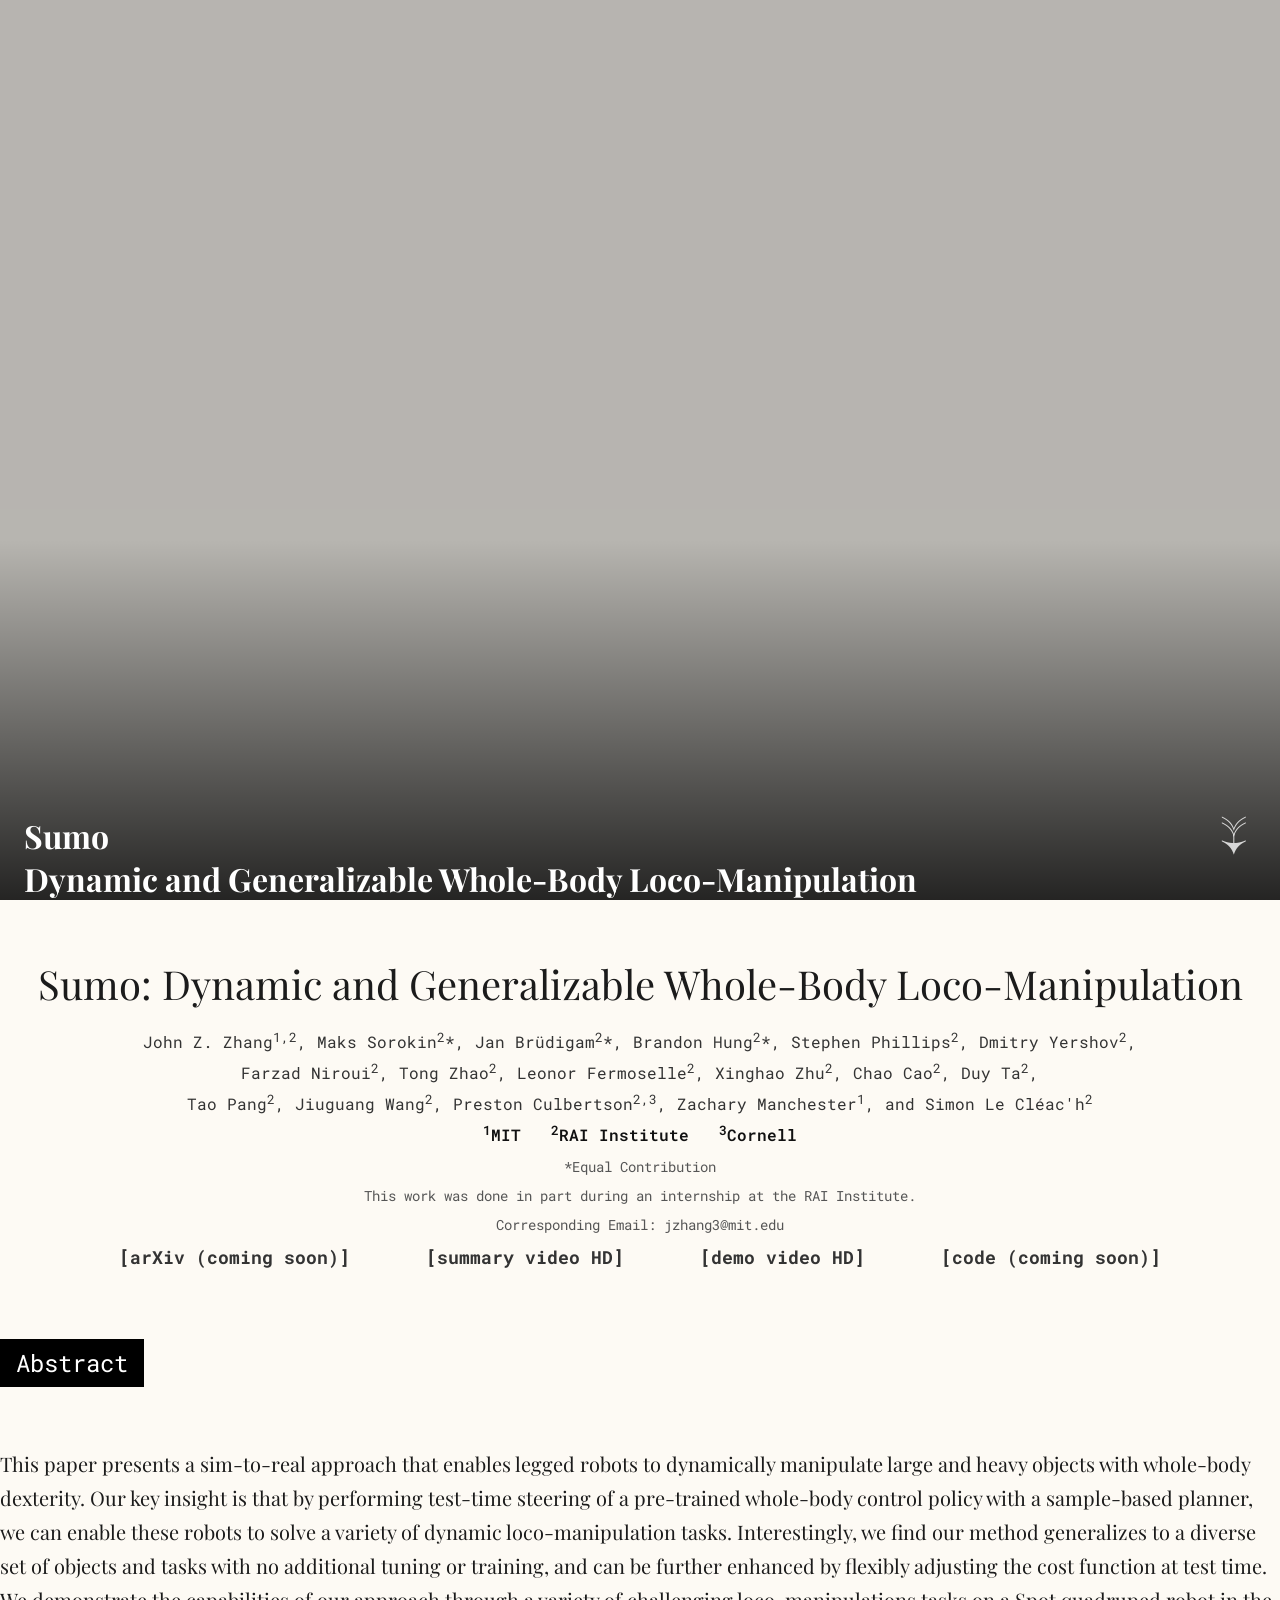
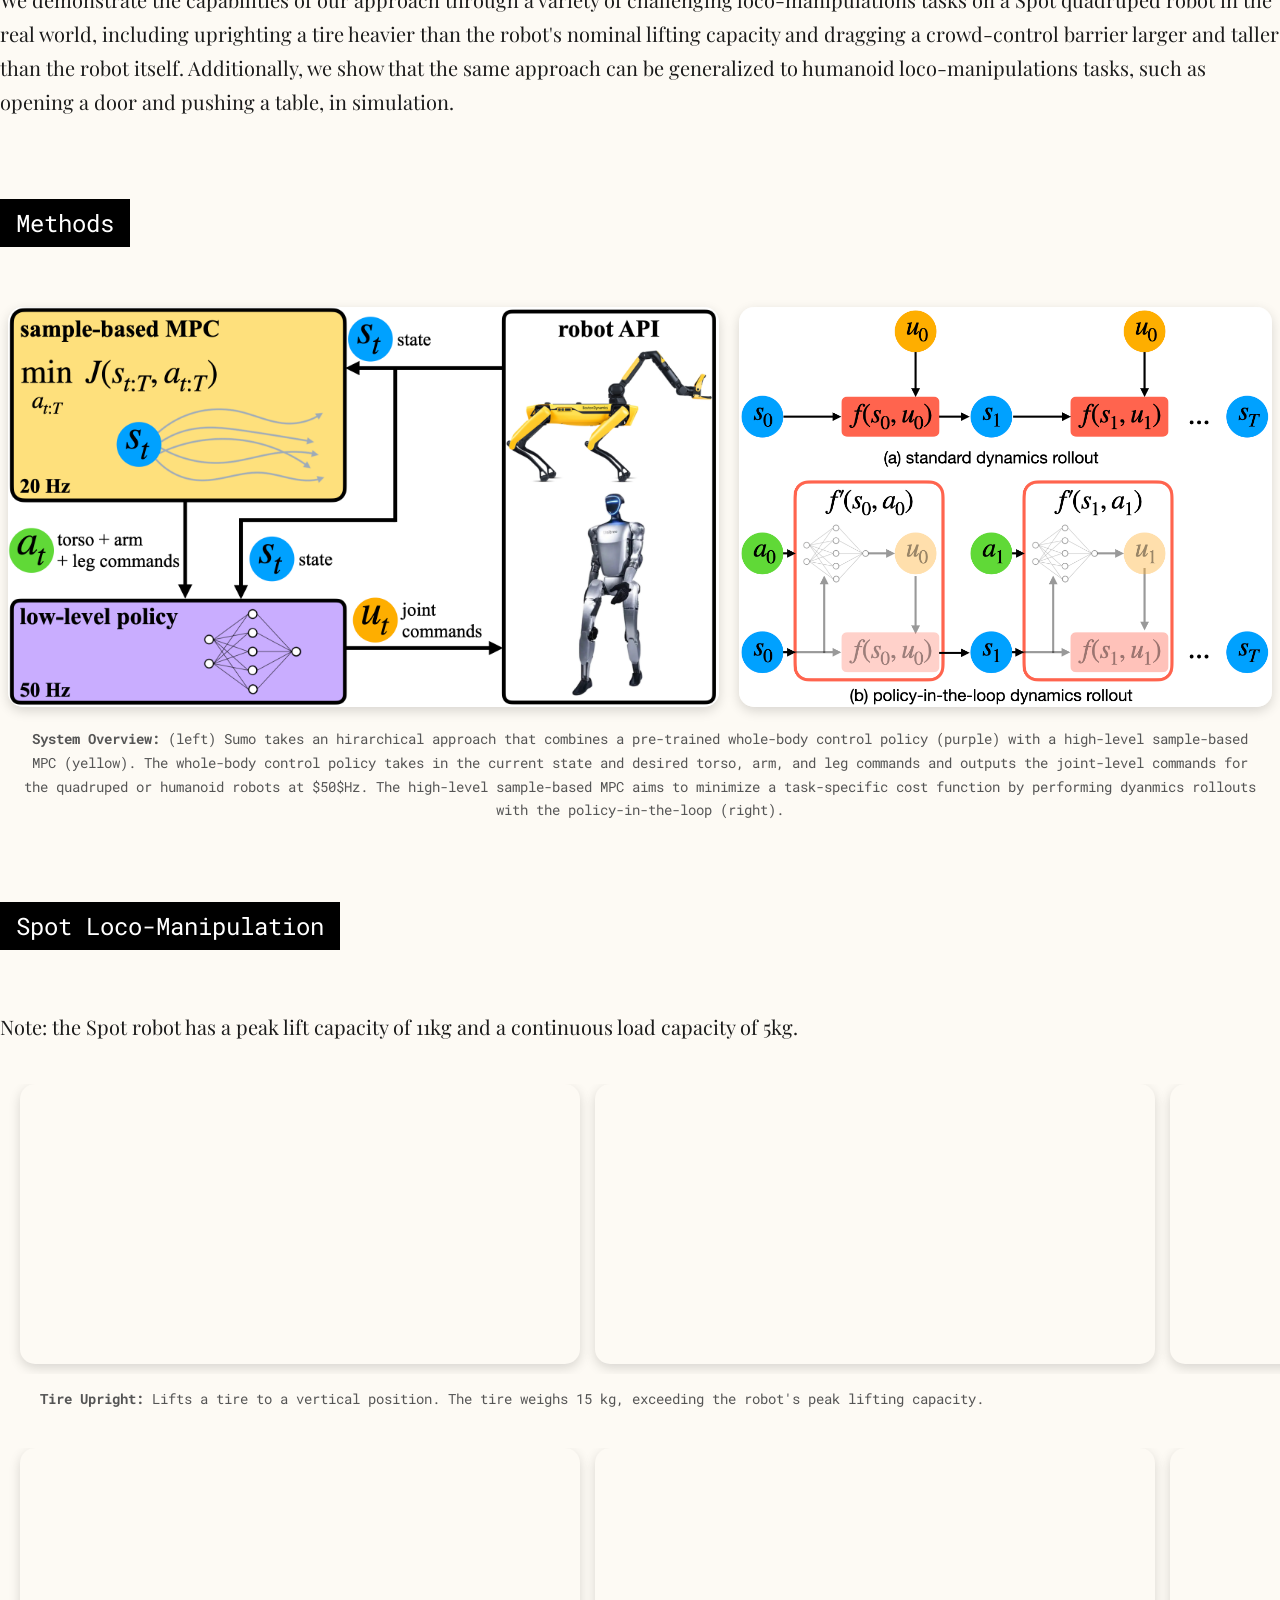
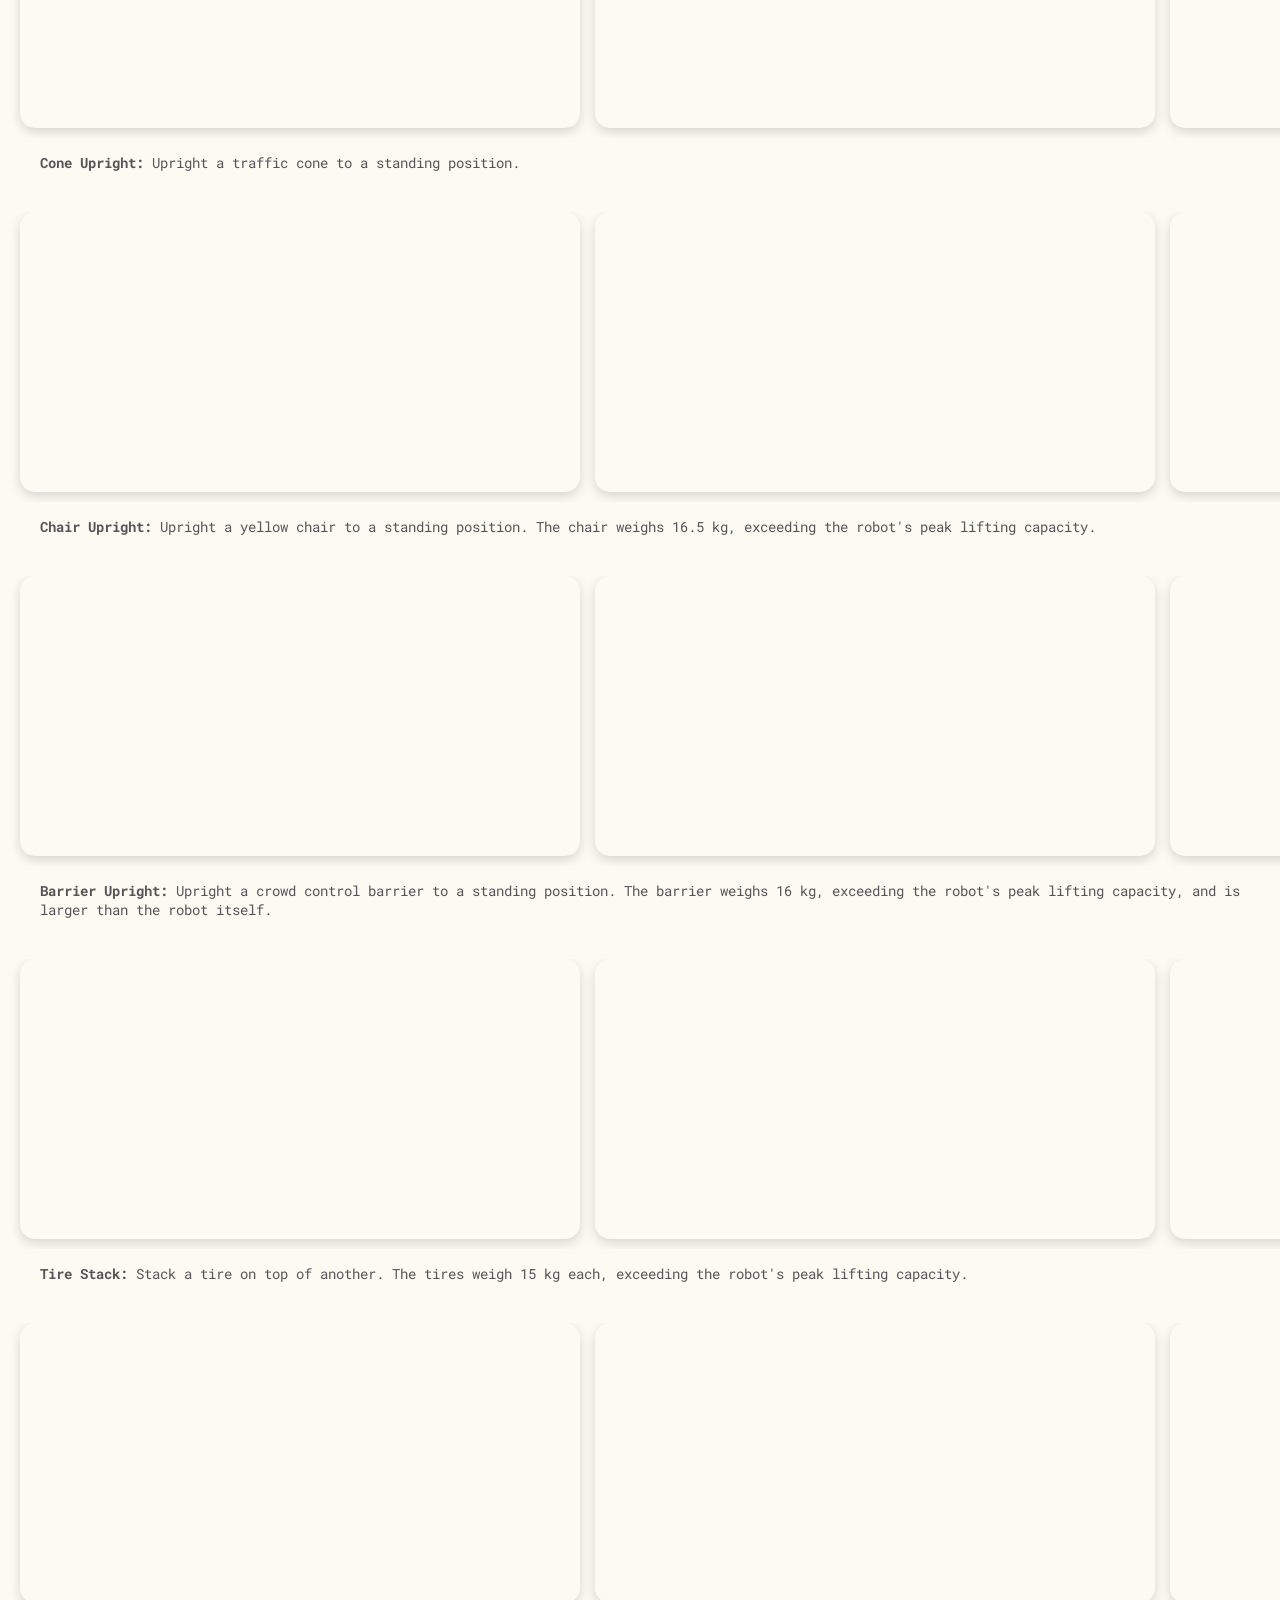
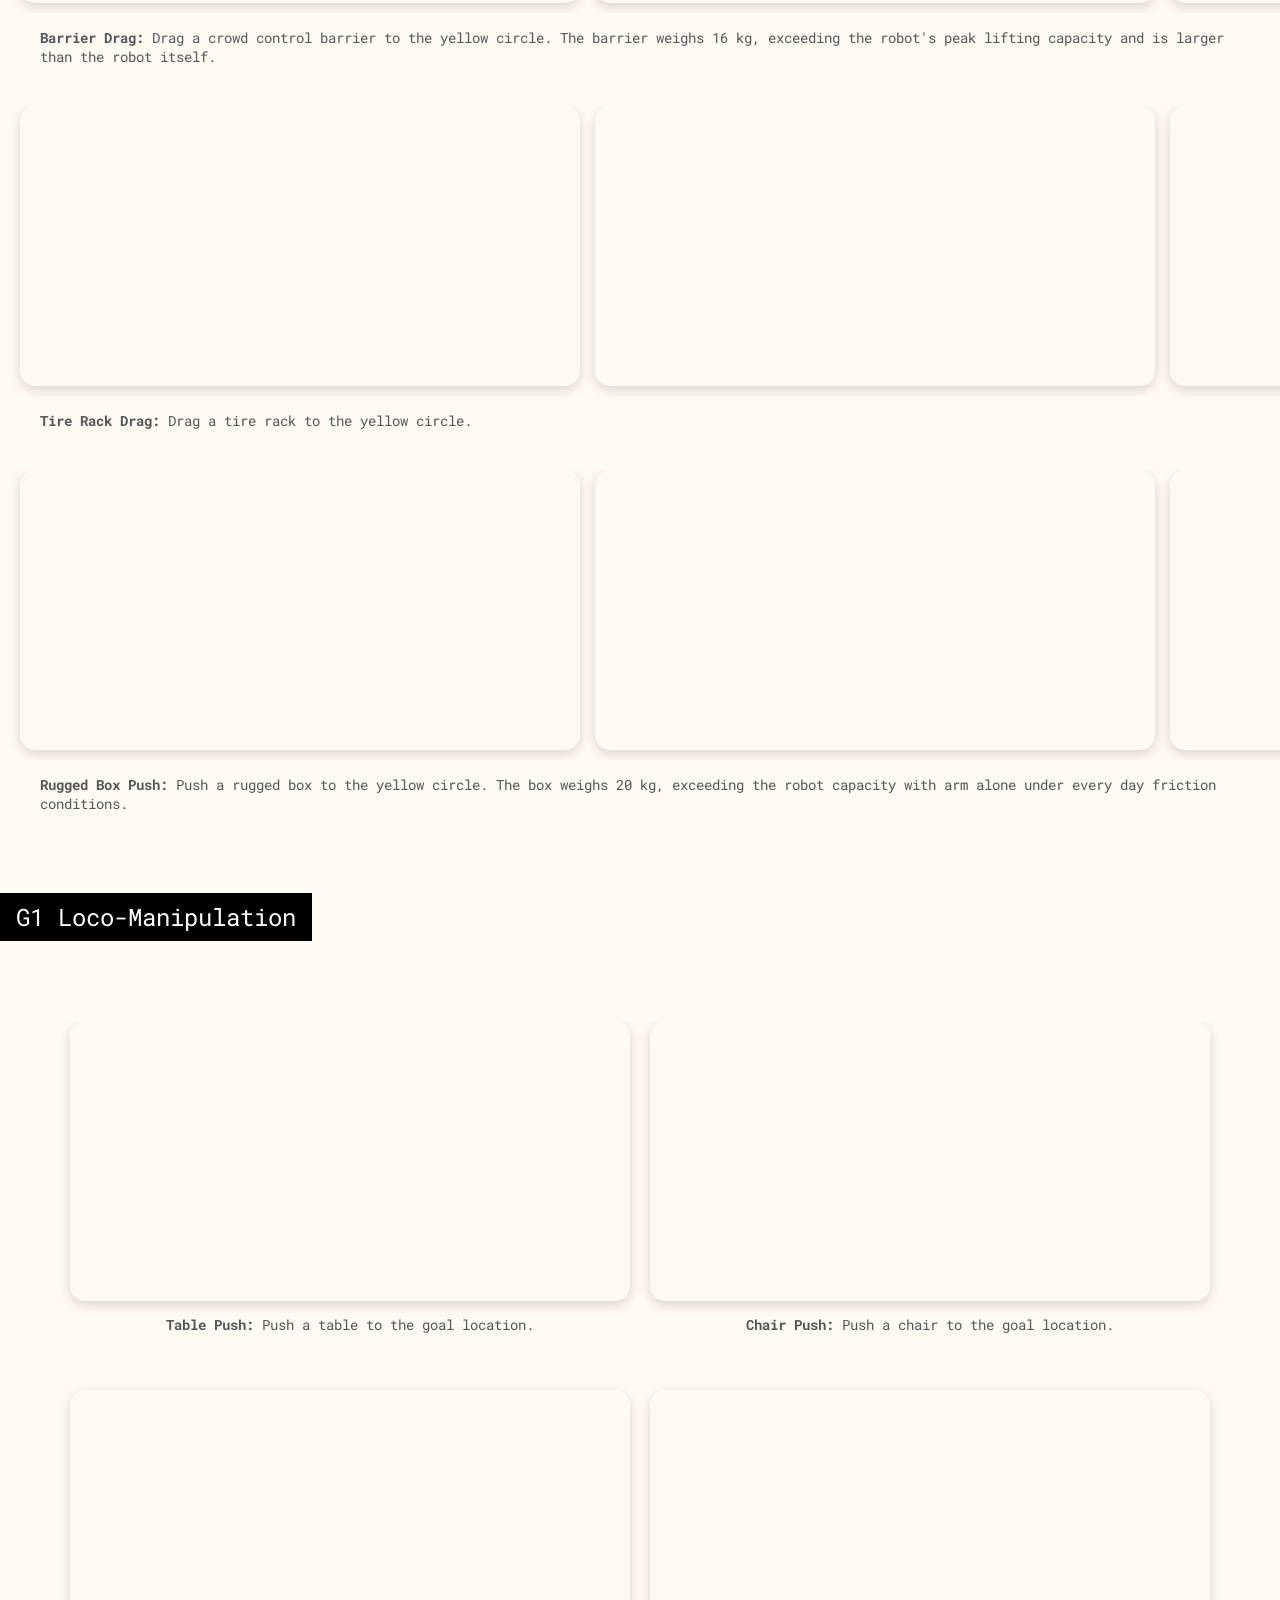
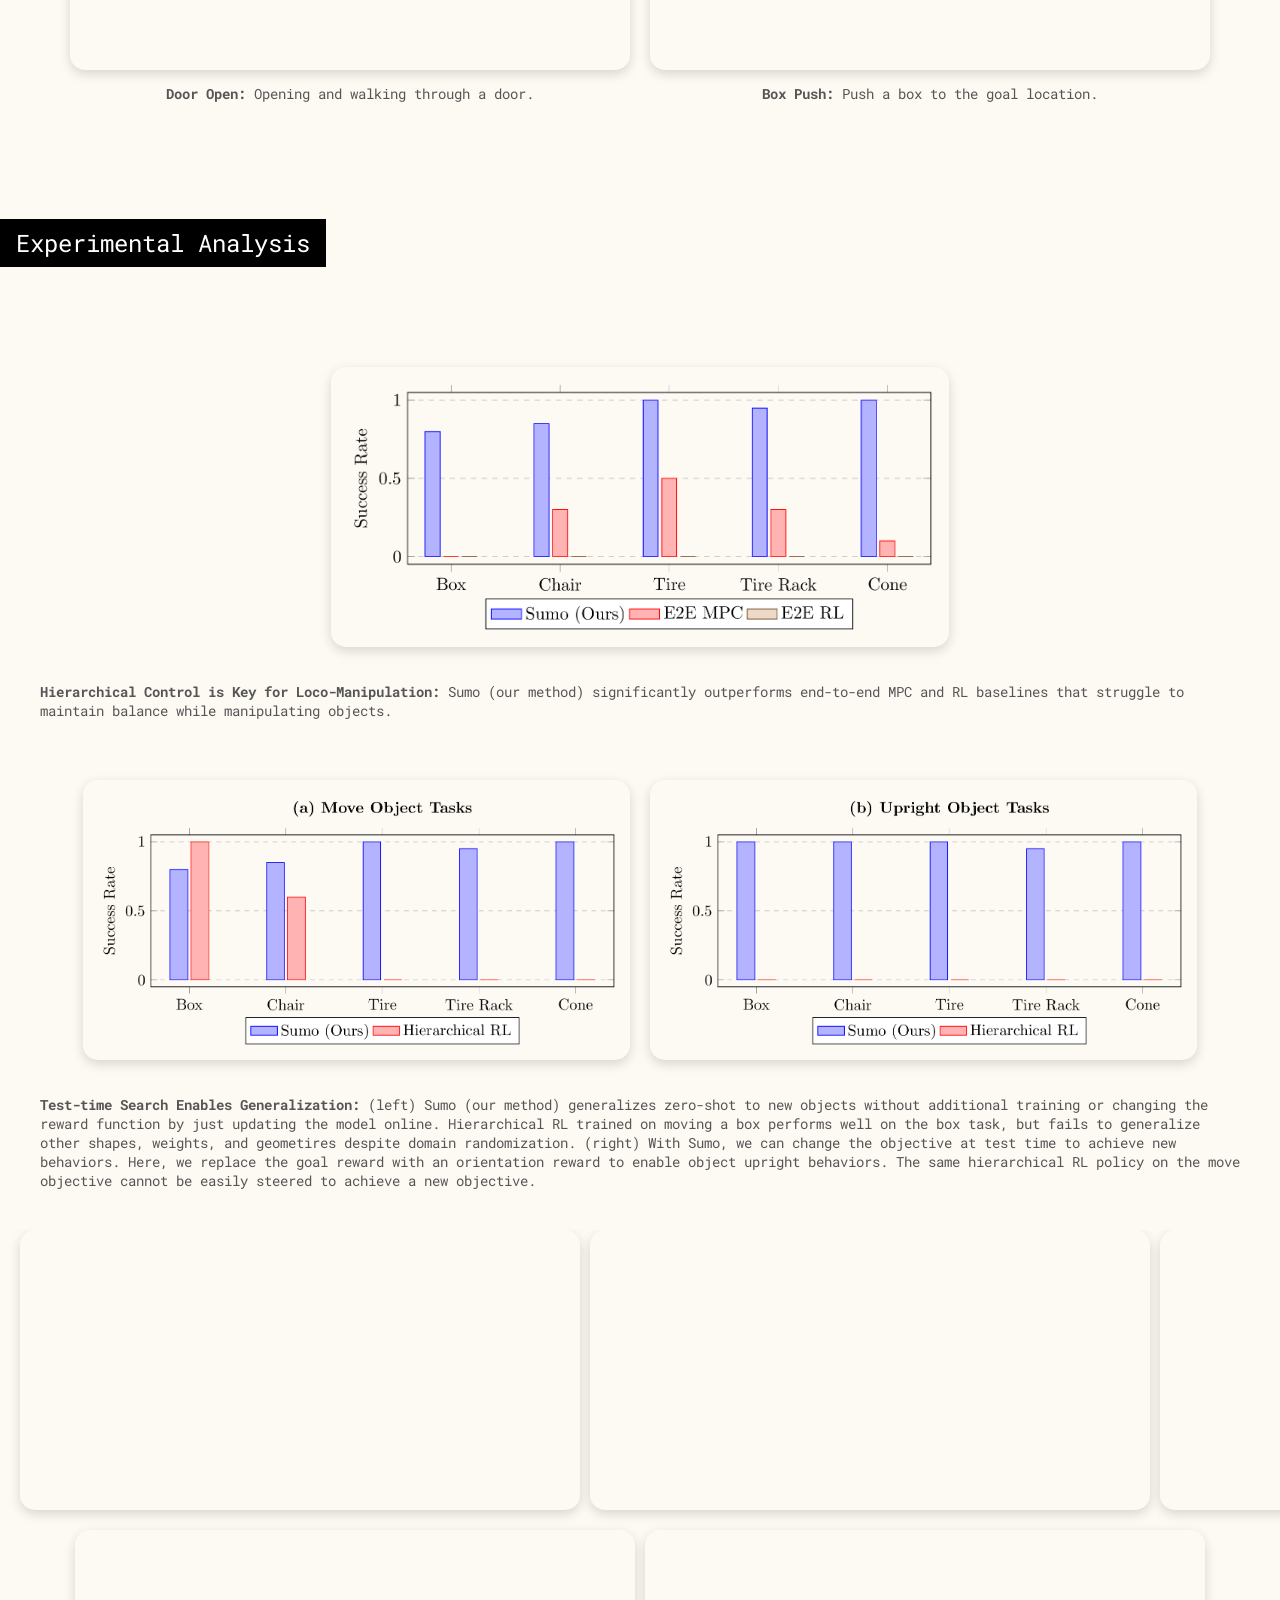
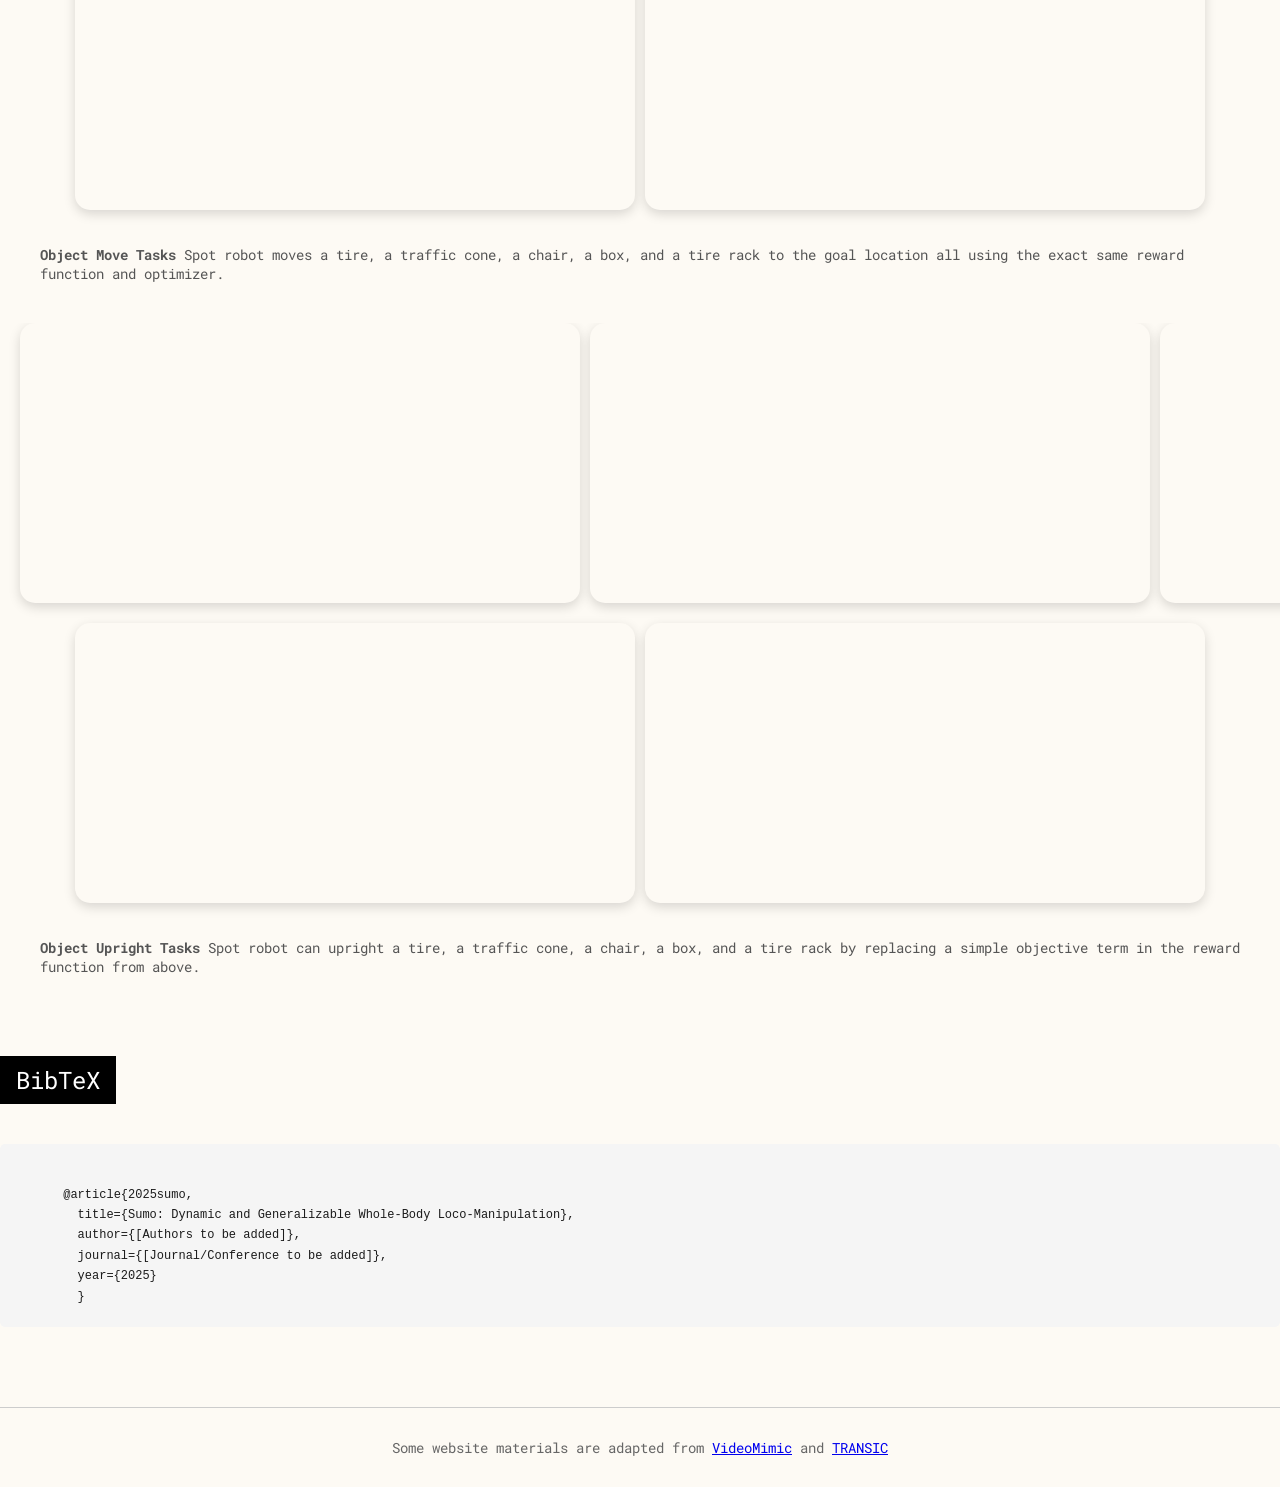
==== index.html @ 22bf9e2c "Moved files to root for the gh page" ====
<!DOCTYPE html>
<html lang="en">
<head>
  <meta charset="UTF-8" />
  <meta name="viewport" content="width=device-width, initial-scale=1.0" />
  <title>Sumo</title>
  <link rel="icon" href="https://rai-inst.com/wp-content/uploads/2024/12/cropped-RAI-FavIcon-32x32.png" sizes="32x32">
  <link rel="icon" href="https://rai-inst.com/wp-content/uploads/2024/12/cropped-RAI-FavIcon-192x192.png" sizes="192x192">
  <link rel="apple-touch-icon" href="https://rai-inst.com/wp-content/uploads/2024/12/cropped-RAI-FavIcon-180x180.png">

  <link rel="stylesheet" href="style.css" />
</head>
<body>
  <div id="content" style="display:block;">
    <!-- HERO -->
    <header class="full-page-image" id="hero">
      <video id="bg-video" preload="auto" autoplay muted playsinline loop poster="assets/images/teaser_poster.jpg">
        <source src="assets/hardware_demo/demo teaser.mp4" type="video/mp4" />
      </video>
      <div class="overlay"></div>
      <div class="bottom-overlay" style="padding:0 24px;">
        <h1>Sumo<br/>Dynamic and Generalizable Whole-Body Loco-Manipulation</h1>
      </div>
      <!-- Scroll indicator -->
      <div class="scroll-indicator" onclick="scrollToContent()">
        ↓
      </div>
    </header>
    
    <!-- MAIN CONTENT BODY -->
    <main class="main-content">
      <!-- <div class="hero-text">Versatile Loco-Manipulation through Flexible Interlimb Coordination</div> -->

      <div class="sub-hero-text">Sumo: Dynamic and Generalizable Whole-Body Loco-Manipulation</div>

         <!-- Add Authors -->
      <div class="authors">
        John Z. Zhang<sup>1,2</sup>,
        Maks Sorokin<sup>2</sup>*,
        Jan Brüdigam<sup>2</sup>*,
        Brandon Hung<sup>2</sup>*,
        Stephen Phillips<sup>2</sup>,
        Dmitry Yershov<sup>2</sup>,<br>
        Farzad Niroui<sup>2</sup>,
        Tong Zhao<sup>2</sup>,
        Leonor Fermoselle<sup>2</sup>,
        Xinghao Zhu<sup>2</sup>,
        Chao Cao<sup>2</sup>,
        Duy Ta<sup>2</sup>,<br>
        Tao Pang<sup>2</sup>,
        Jiuguang Wang<sup>2</sup>,
        Preston Culbertson<sup>2,3</sup>,
        Zachary Manchester<sup>1</sup>,
        and Simon Le Cléac'h<sup>2</sup>
        <div class="affiliation">
          <sup>1</sup>MIT&nbsp;&nbsp;&nbsp;<sup>2</sup>RAI Institute&nbsp;&nbsp;&nbsp;<sup>3</sup>Cornell
        </div>
        <div class="author-note">*Equal Contribution</div>
        <div class="author-note">This work was done in part during an internship at the RAI Institute.</div>
        <div class="author-note">Corresponding Email: <a href="mailto:jzhang3@mit.edu">jzhang3@mit.edu</a></div>
      </div>
      
      <!-- <div class="main-video-container" style="margin: 20px 0; text-align: center;">
        <video style="width: 100%; max-width: 800px;" controls muted playsinline loop>
          <!-- TODO: Replace with SUMO main video -->
          <source src="assets/videos/SUMO_main.mp4" type="video/mp4" />
        </video>
      <!-- </div> -->
      
      <div class="quick-links">
        <a href="#" target="_blank">[arXiv (coming soon)]</a>
        <a href="assets/large_videos/summary_balanced.mp4" target="_blank">[summary video HD]</a>
        <a href="assets/large_videos/sumo_demo_balanced.mp4" target="_blank">[demo video HD]</a>
        <a href="#" target="_blank">[code (coming soon)]</a>
      </div>

      <div class="tagline" id="abstract">Abstract</div>
      <div class="section">
        <p>
          This paper presents a sim-to-real approach that enables legged robots to dynamically manipulate large and heavy objects with whole-body dexterity. Our key insight is that by performing test-time steering of a pre-trained whole-body control policy with a sample-based planner, we can enable these robots to solve a variety of dynamic loco-manipulation tasks. Interestingly, we find our method generalizes to a diverse set of objects and tasks with no additional tuning or training, and can be further enhanced by flexibly adjusting the cost function at test time. We demonstrate the capabilities of our approach through a variety of challenging loco-manipulations tasks on a Spot quadruped robot in the real world, including uprighting a tire heavier than the robot's nominal lifting capacity and dragging a crowd-control barrier larger and taller than the robot itself. Additionally, we show that the same approach can be generalized to humanoid loco-manipulations tasks, such as opening a door and pushing a table, in simulation.
        </p>
      </div>

      <!-- Methods Section -->
      <div class="tagline" id="methods">Methods</div>
      <div class="section">
        <div style="display: flex; justify-content: center; gap: 20px; margin: 20px 0; align-items: start;">
          <img src="assets/img/system_overview/system_overview.001.png" alt="System Overview" style="width: 711px; height: 400px; object-fit: contain; border-radius: 15px; box-shadow: 0 4px 12px rgba(0,0,0,.15); margin: 0; flex: 0 0 auto;">
          <img src="assets/img/dynamics_comparison/dynamics_comparison.001.png" alt="Dynamics Comparison" style="width: 533px; height: 400px; object-fit: contain; border-radius: 15px; box-shadow: 0 4px 12px rgba(0,0,0,.15); margin: 0; flex: 0 0 auto;">
        </div>
        <p class="figure-caption" style="text-align: center; margin-top: 10px;"><b>System Overview:</b> (left) Sumo takes an hirarchical approach that combines a pre-trained whole-body control policy (purple) with a high-level sample-based MPC (yellow). The whole-body control policy takes in the current state and desired torso, arm, and leg commands and outputs the joint-level commands for the quadruped or humanoid robots at $50$Hz. The high-level sample-based MPC aims to minimize a task-specific cost function by performing dyanmics rollouts with the policy-in-the-loop (right).</p>
      </div>

      <div class="tagline" id="spot-loco-manipulation">Spot Loco-Manipulation</div>

      <!-- Video Gallery Section - Spot Loco Manipulation Tasks -->
      <p class="section" style="margin-top: 20px; margin-bottom: 30px;">Note: the Spot robot has a peak lift capacity of 11kg and a continuous load capacity of 5kg.</p>

      <!-- Task 1: Tire Upright -->
      <div class="video-gallery-section" id="gallery-section-tire-upright">
        <div class="video-gallery-container">
          <div class="video-gallery" id="tire-upright-row">
            <video class="gallery-video" src="assets/hardware_demo/tire upright.mp4" autoplay muted playsinline loop></video>
            <video class="gallery-video" src="assets/blender_demo/tire upright.mp4" autoplay muted playsinline loop></video>
            <video class="gallery-video" src="assets/success_rate/tire upright.mp4" autoplay muted playsinline loop></video>
          </div>
        </div>
        <div class="gallery-caption-container">
          <p class="figure-caption gallery-caption">
            <b>Tire Upright:</b> Lifts a tire to a vertical position. The tire weighs 15 kg, exceeding the robot's peak lifting capacity.
          </p>
        </div>
      </div>

      <!-- Task 2: Cone Upright -->
      <div class="video-gallery-section" id="gallery-section-cone-upright">
        <div class="video-gallery-container">
          <div class="video-gallery" id="cone-upright-row">
            <video class="gallery-video" src="assets/hardware_demo/traffic cone upright.mp4" autoplay muted playsinline loop></video>
            <video class="gallery-video" src="assets/blender_demo/traffic cone upright.mp4" autoplay muted playsinline loop></video>
            <video class="gallery-video" src="assets/success_rate/traffic cone upright.mp4" autoplay muted playsinline loop></video>
          </div>
        </div>
        <div class="gallery-caption-container">
          <p class="figure-caption gallery-caption">
            <b>Cone Upright:</b> Upright a traffic cone to a standing position.
          </p>
        </div>
      </div>

      <!-- Task 3: Chair Upright -->
      <div class="video-gallery-section" id="gallery-section-chair-upright">
        <div class="video-gallery-container">
          <div class="video-gallery" id="chair-upright-row">
            <video class="gallery-video" src="assets/hardware_demo/chair upright.mp4" autoplay muted playsinline loop></video>
            <video class="gallery-video" src="assets/blender_demo/chair upright.mp4" autoplay muted playsinline loop></video>
            <video class="gallery-video" src="assets/success_rate/yellow_chair_upright.mp4" autoplay muted playsinline loop></video>
          </div>
        </div>
        <div class="gallery-caption-container">
          <p class="figure-caption gallery-caption">
            <b>Chair Upright:</b> Upright a yellow chair to a standing position. The chair weighs 16.5 kg, exceeding the robot's peak lifting capacity.
          </p>
        </div>
      </div>

      <!-- Task 4: Barrier Upright -->
      <div class="video-gallery-section" id="gallery-section-barrier-upright">
        <div class="video-gallery-container">
          <div class="video-gallery" id="barrier-upright-row">
            <video class="gallery-video" src="assets/hardware_demo/barrier upright.mp4" autoplay muted playsinline loop></video>
            <video class="gallery-video" src="assets/blender_demo/barrier upright.mp4" autoplay muted playsinline loop></video>
            <video class="gallery-video" src="assets/success_rate/barrier_upright.mp4" autoplay muted playsinline loop></video>
          </div>
        </div>
        <div class="gallery-caption-container">
          <p class="figure-caption gallery-caption">
            <b>Barrier Upright:</b> Upright a crowd control barrier to a standing position. The barrier weighs 16 kg, exceeding the robot's peak lifting capacity, and is larger than the robot itself.      </p>
        </div>
      </div>

      <!-- Task 5: Tire Stack -->
      <div class="video-gallery-section" id="gallery-section-tire-stack">
        <div class="video-gallery-container">
          <div class="video-gallery" id="tire-stack-row">
            <video class="gallery-video" src="assets/hardware_demo/tire stack.mp4" autoplay muted playsinline loop></video>
            <video class="gallery-video" src="assets/blender_demo/tire stack.mp4" autoplay muted playsinline loop></video>
            <video class="gallery-video" src="assets/success_rate/tire_stack.mp4" autoplay muted playsinline loop></video>
          </div>
        </div>
        <div class="gallery-caption-container">
          <p class="figure-caption gallery-caption">
            <b>Tire Stack:</b> Stack a tire on top of another. The tires weigh 15 kg each, exceeding the robot's peak lifting capacity.
          </p>
        </div>
      </div>

      <!-- Task 6: Barrier Drag -->
      <div class="video-gallery-section" id="gallery-section-barrier-drag">
        <div class="video-gallery-container">
          <div class="video-gallery" id="barrier-drag-row">
            <video class="gallery-video" src="assets/hardware_demo/barrier drag.mp4" autoplay muted playsinline loop></video>
            <video class="gallery-video" src="assets/blender_demo/barrier drag.mp4" autoplay muted playsinline loop></video>
            <video class="gallery-video" src="assets/success_rate/barrier_drag.mp4" autoplay muted playsinline loop></video>
          </div>
        </div>
        <div class="gallery-caption-container">
          <p class="figure-caption gallery-caption">
            <b>Barrier Drag:</b> Drag a crowd control barrier to the yellow circle. The barrier weighs 16 kg, exceeding the robot's peak lifting capacity and is larger than the robot itself.
          </p>
        </div>
      </div>

      <!-- Task 7: Tire Rack Drag -->
      <div class="video-gallery-section" id="gallery-section-rack-drag">
        <div class="video-gallery-container">
          <div class="video-gallery" id="rack-drag-row">
            <video class="gallery-video" src="assets/hardware_demo/tire rack drag.mp4" autoplay muted playsinline loop></video>
            <video class="gallery-video" src="assets/blender_demo/tire rack drag.mp4" autoplay muted playsinline loop></video>
            <video class="gallery-video" src="assets/success_rate/tire_rack_drag.mp4" autoplay muted playsinline loop></video>
          </div>
        </div>
        <div class="gallery-caption-container">
          <p class="figure-caption gallery-caption">
            <b>Tire Rack Drag:</b> Drag a tire rack to the yellow circle.
          </p>
        </div>
      </div>

      <!-- Task 8: Rugged Box Push -->
      <div class="video-gallery-section" id="gallery-section-rugged-box-push">
        <div class="video-gallery-container">
          <div class="video-gallery" id="rugged-box-push-row">
            <video class="gallery-video" src="assets/hardware_demo/rugged box push.mp4" autoplay muted playsinline loop></video>
            <video class="gallery-video" src="assets/blender_demo/rugged box push.mp4" autoplay muted playsinline loop></video>
            <video class="gallery-video" src="assets/success_rate/rugged box push.mp4" autoplay muted playsinline loop></video>
          </div>
        </div>
        <div class="gallery-caption-container">
          <p class="figure-caption gallery-caption">
            <b>Rugged Box Push:</b> Push a rugged box to the yellow circle. The box weighs 20 kg, exceeding the robot capacity with arm alone under every day friction conditions.
          </p>
        </div>
      </div>
    <!-- End Spot Loco Manipulation Section -->

    <div class="tagline" id="g1-loco-manipulation">G1 Loco-Manipulation</div>

    <!-- Video Gallery Section - G1 Loco Manipulation Tasks -->
    <!-- 2x2 Grid Layout with individual captions -->
    <div class="video-gallery-section" id="gallery-section-g1-tasks">
      <div class="video-gallery-container" style="max-width: 1200px;">
        <!-- First row: 2 videos with captions -->
        <div id="g1-row-1" style="display: flex; justify-content: center; gap: 20px; margin-bottom: 20px;">
          <div style="flex: 0 0 auto;">
            <video class="gallery-video" src="assets/g1/g1_table_push_executed_only.mp4" autoplay muted playsinline loop style="height: 280px; width: auto;"></video>
            <p class="figure-caption" style="text-align: center; margin-top: 10px;"><b>Table Push:</b> Push a table to the goal location.</p>
          </div>
          <div style="flex: 0 0 auto;">
            <video class="gallery-video" src="assets/g1/g1_chair_push_executed_only.mp4" autoplay muted playsinline loop style="height: 280px; width: auto;"></video>
            <p class="figure-caption" style="text-align: center; margin-top: 10px;"><b>Chair Push:</b> Push a chair to the goal location.</p>
          </div>
        </div>
        <!-- Second row: 2 videos with captions -->
        <div id="g1-row-2" style="display: flex; justify-content: center; gap: 20px;">
          <div style="flex: 0 0 auto;">
            <video class="gallery-video" src="assets/g1/g1_door_open_executed_only.mp4" autoplay muted playsinline loop style="height: 280px; width: auto;"></video>
            <p class="figure-caption" style="text-align: center; margin-top: 10px;"><b>Door Open:</b> Opening and walking through a door.</p>
          </div>
          <div style="flex: 0 0 auto;">
            <video class="gallery-video" src="assets/g1/g1_box_push_executed_only.mp4" autoplay muted playsinline loop style="height: 280px; width: auto;"></video>
            <p class="figure-caption" style="text-align: center; margin-top: 10px;"><b>Box Push:</b> Push a box to the goal location.</p>
          </div>
        </div>
      </div>
    </div>
    <!-- End G1 Loco Manipulation Section -->

    <div class="tagline" id="experimental-analysis">Experimental Analysis</div>

    <!-- Experimental Analysis Section -->

    <!-- Group 1: Control Hierarchy Comparison -->
    <div class="video-gallery-section" id="gallery-section-hierarchy">
      <div class="video-gallery-container">
        <div style="display: flex; justify-content: center; margin: 20px 0;">
          <img src="assets/img/hierarchy_comparison.png" alt="Control Hierarchy Comparison" style="height: 280px; width: auto; object-fit: contain; border-radius: 15px; box-shadow: 0 4px 12px rgba(0,0,0,.15); margin: 0;">
        </div>
      </div>
      <div class="gallery-caption-container">
        <p class="figure-caption gallery-caption">
          <b>Hierarchical Control is Key for Loco-Manipulation:</b> Sumo (our method) significantly outperforms end-to-end MPC and RL baselines that struggle to maintain balance while manipulating objects.
        </p>
      </div>
    </div>

    <!-- Group 2: Reward Functions -->
    <div class="video-gallery-section" id="gallery-section-rewards">
      <div class="video-gallery-container">
        <div style="display: flex; justify-content: center; gap: 20px; margin: 20px 0;">
          <img src="assets/img/move_object.png" alt="Move Object Reward" style="height: 280px; width: auto; object-fit: contain; border-radius: 15px; box-shadow: 0 4px 12px rgba(0,0,0,.15); margin: 0; flex: 0 0 auto;">
          <img src="assets/img/upright_object.png" alt="Upright Object Reward" style="height: 280px; width: auto; object-fit: contain; border-radius: 15px; box-shadow: 0 4px 12px rgba(0,0,0,.15); margin: 0; flex: 0 0 auto;">
        </div>
      </div>
      <div class="gallery-caption-container">
        <p class="figure-caption gallery-caption">
          <b>Test-time Search Enables Generalization:</b> (left) Sumo (our method) generalizes zero-shot to new objects without additional training or changing the reward function by just updating the model online. Hierarchical RL trained on moving a box performs well on the box task, but fails to generalize other shapes, weights, and geometires despite domain randomization.
          (right) With Sumo, we can change the objective at test time to achieve new behaviors. Here, we replace the goal reward with an orientation reward to enable object upright behaviors. The same hierarchical RL policy on the move objective cannot be easily steered to achieve a new objective.
        </p>
      </div>
    </div>

    <!-- Group 3: Push Tasks -->
    <div class="video-gallery-section" id="gallery-section-push-tasks">
      <div class="video-gallery-container">
        <!-- First row: 3 videos -->
        <div class="video-gallery" id="push-row-1" style="display: grid; grid-template-columns: 1fr 1fr 1fr; gap: 10px; margin-bottom: 10px;">
          <video class="gallery-video" src="assets/analysis/spot_tire_push.mp4" autoplay muted playsinline loop></video>
          <video class="gallery-video" src="assets/analysis/spot_cone_push.mp4" autoplay muted playsinline loop></video>
          <video class="gallery-video" src="assets/analysis/spot_chair_push.mp4" autoplay muted playsinline loop></video>
        </div>
        <!-- Second row: 2 videos -->
        <div class="video-gallery" id="push-row-2" style="display: grid; grid-template-columns: 1fr 1fr; gap: 10px; margin-bottom: 10px;">
          <video class="gallery-video" src="assets/analysis/spot_box_push.mp4" autoplay muted playsinline loop></video>
          <video class="gallery-video" src="assets/analysis/spot_rack_push.mp4" autoplay muted playsinline loop></video>
        </div>
      </div>
      <div class="gallery-caption-container">
        <p class="figure-caption gallery-caption">
          <b>Object Move Tasks</b> Spot robot moves a tire, a traffic cone, a chair, a box, and a tire rack to the goal location all using the exact same reward function and optimizer. 
        </p>
      </div>
    </div>

    <!-- Group 4: Upright Tasks -->
    <div class="video-gallery-section" id="gallery-section-upright-tasks">
      <div class="video-gallery-container">
        <!-- First row: 3 videos -->
        <div class="video-gallery" id="upright-row-1" style="display: grid; grid-template-columns: 1fr 1fr 1fr; gap: 10px; margin-bottom: 10px;">
          <video class="gallery-video" src="assets/analysis/spot_tire_upright.mp4" autoplay muted playsinline loop></video>
          <video class="gallery-video" src="assets/analysis/spot_cone_upright.mp4" autoplay muted playsinline loop></video>
          <video class="gallery-video" src="assets/analysis/spot_chair_upright.mp4" autoplay muted playsinline loop></video>
        </div>
        <!-- Second row: 2 videos -->
        <div class="video-gallery" id="upright-row-2" style="display: grid; grid-template-columns: 1fr 1fr; gap: 10px; margin-bottom: 10px;">
          <video class="gallery-video" src="assets/analysis/spot_box_upright.mp4" autoplay muted playsinline loop></video>
          <video class="gallery-video" src="assets/analysis/spot_rack_upright.mp4" autoplay muted playsinline loop></video>
        </div>
      </div>
      <div class="gallery-caption-container">
        <p class="figure-caption gallery-caption">
          <b>Object Upright Tasks</b> Spot robot can upright a tire, a traffic cone, a chair, a box, and a tire rack by replacing a simple objective term in the reward function from above.
        </p>
      </div>
    </div>
    <!-- End Experimental Analysis Section -->

    <!-- Ablations Section - TODO: Add content later -->
    <!-- <div class="tagline" id="ablations">Ablations</div>
    <div class="section">
      <p>TODO: Add SUMO ablations content</p>
    </div> -->
    <!-- Failures Section - TODO: Add content later -->
    <!-- <div class="tagline" id="failures">Failures</div>
    <div class="section">
      <p>TODO: Add SUMO failure cases content</p>
    </div> -->

    <!-- Contact Points Section - TODO: Add content later -->
    <!-- <div class="tagline" id="contact-points">Contact Points Planning</div>
    <div class="section">
      <p>TODO: Add SUMO contact points content</p>
    </div> -->

    <!-- Language Instructions Section - TODO: Add content later -->
    <!-- <div class="tagline" id="language-instructions">Language Instructions</div>
    <div class="section">
      <p>TODO: Add SUMO language instructions content</p>
    </div> -->
    
  <!-- TODO: Remove or replace this section with SUMO-specific integrations -->
  <!-- <div class="tagline" id="integrations">Integrations</div>
  <div class="section">
    <p>
      [Add any SUMO-specific integrations or extensions here]
    </p>
  </div>
  <div class="quick-links">
    [Add relevant links]
  </div> -->

    <!-- BibTeX Section -->
    <div class="tagline" id="bibtex">BibTeX</div>
    <div class="section" style="background-color: #f5f5f5; padding: 20px; border-radius: 5px;">
      <pre style="margin: 0; white-space: pre-wrap; font-family: monospace; font-size: 12px;">
      <!-- TODO: Update with SUMO citation -->
      @article{2025sumo,
        title={Sumo: Dynamic and Generalizable Whole-Body Loco-Manipulation},
        author={[Authors to be added]},
        journal={[Journal/Conference to be added]},
        year={2025}
        }</pre>
    </div>
    
    <!-- End of main content -->
    </main>
    <footer class="footer">Some website materials are adapted from  <a href="https://www.videomimic.net/" target="_blank">VideoMimic</a> and <a href="https://transic-robot.github.io/" target="_blank">TRANSIC</a></footer>
  </div>

  <!-- ============================================================ -->
  <!--  JS                                                          -->
  <!-- ============================================================ -->
  <script src="assets/js/password.js"></script>
  <script src="assets/js/full_screen_video.js"></script>
  <script src="assets/js/scroll_button.js"></script>
  <script>
    // Lazy loading for gallery videos only
    document.addEventListener('DOMContentLoaded', function() {
      // Create intersection observer
      const videoObserver = new IntersectionObserver((entries) => {
        entries.forEach(entry => {
          if (entry.isIntersecting) {
            const video = entry.target;
            // Start playing when video comes into view
            if (video.paused) {
              video.play().catch(e => console.log('Video play failed:', e));
            }
          } else {
            const video = entry.target;
            // Pause when video goes out of view (saves bandwidth)
            if (!video.paused) {
              video.pause();
            }
          }
        });
      }, {
        threshold: 0.2 // Start playing when 20% of video is visible
      });

      // Apply lazy loading only to gallery videos (not hero or main video)
      const galleryVideos = document.querySelectorAll('.gallery-video');
      galleryVideos.forEach(video => {
        // Remove autoplay attribute and observe
        video.removeAttribute('autoplay');
        videoObserver.observe(video);
        
        // Set up video to be ready to play
        video.load();
      });
    });
  </script>
</body>
</html>
---- style.css ----
/* ------------------------------------------------------------------
   GLOBAL TYPOGRAPHY & LAYOUT
   ------------------------------------------------------------------*/
   @import url("https://fonts.googleapis.com/css2?family=Playfair+Display:wght@400;700&family=Roboto+Mono:wght@300;700&display=swap");

   html,body{
     margin:0;
     padding:0;
     overflow-x: hidden;
     width: 100%;
   }
   body{
     background:#fdfaf4;
     font-family:'Playfair Display',serif;
     color:#1b1b1b;
   }
   
   /* Give padding back to the article body only – not the full‑screen hero */
   .page-content{padding:60px 30px}
   
   /* ------------------------------------------------------------------
      HERO  (always fills viewport – no white bars)
      ------------------------------------------------------------------*/
   header.full-page-image{height:100vh;width:100%;position:relative;overflow:hidden}
   /* 👇 overlay to darken the video */
   header.full-page-image .overlay{position:absolute;top:0;left:0;width:100%;height:100%;background:rgba(0,0,0,.28);z-index:-1}
   header.full-page-image .bottom-overlay{
     position:absolute;
     bottom:0;
     left:0;
     width:100%;
     height:40%;
     background: linear-gradient(to top, rgba(0,0,0,.8), transparent);
     z-index:1;
     display: flex;
     align-items: flex-end;
     padding-bottom: 40px;
   }
   header.full-page-image .bottom-overlay h1 {
     margin: 0;
     color: white;
   }
   #bg-video{
     position:absolute;
     top:0;
     left:0;
     width:100%;
     height:100%;
     object-fit:cover;
     opacity:1;
     transition:opacity 1s ease;
     z-index:-1
    }
   
   /* ------------------------------------------------------------------
      TABLE‑OF‑CONTENTS  (show on ≥ 1000 px)
      ------------------------------------------------------------------*/
   .toc{
     width:180px;
     font-family:'Roboto Mono',monospace;
     position:fixed;
     top:250px;
     left:25px;
     z-index:1000;
     display:none;
   }
   @media(min-width:1000px){.toc{display:block}}
   .toc h3{font-family:'Playfair Display',serif;font-size:24px;margin:0 0 10px}
   .toc ul{list-style:none;margin:0;padding:0}
   .toc li{margin:0 0 10px}
   .toc a{color:#333;text-decoration:none;font-size:16px}
   .toc a:hover{text-decoration:underline;color:#000}
   .toc hr{border:0;height:1px;background:#ccc;margin:0 0 15px}
   
   /* ------------------------------------------------------------------
      MAIN ARTICLE BLOCKS
      ------------------------------------------------------------------*/
   .main-content{max-width:1600px;margin:0 auto}
   .main-content,.hero-text,.sub-hero-text,.authors,.quick-links,.section,.figure-caption,.bibtex-code{position:relative;z-index:2}
   .hero-text{font-size:60px;font-weight:700;letter-spacing:-1px;line-height:1.1;margin:0 0 10px}
   .sub-hero-text{
     font-size:40px;
     font-weight:400;
     line-height:1.2;
     margin:60px 0 50px;
     text-align:center;
   }

   /* AUTHORS */
   .authors{font-family:'Roboto Mono',monospace;font-size:16px;color:#333;line-height:1.8;margin:-32.5px 0 17.5px;text-align:center}
   .authors span{display:block;font-size:14px;color:#555}
   .authors .affiliation{font-weight:600;font-size:16px;color:#111}
   .authors a{color:inherit;text-decoration:none}
   .authors a:hover{text-decoration:underline}
   .authors .author-note{font-size:14px;color:#555;margin-top:4px}

   /* TAGLINES / SUBTITLES */
   .tagline{font-family:'Roboto Mono',monospace;font-size:24px;background:#000;color:#fff;display:inline-block;padding:8px 16px;margin:40px 0}
   .section-subtitle{font-family:'Roboto Mono',monospace;font-size:20px;background:#000;color:#fff;display:inline-block;padding:6px 14px;margin:30px 0}
   
   /* QUICK LINKS */
   .quick-links{text-align:center;margin:-10px 0 30px}
   .quick-links a{font-family:'Roboto Mono',monospace;font-size:18px;font-weight:bold;color:#333;margin:0 36px;text-decoration:none}
   .quick-links a:hover{text-decoration:underline;color:#000}
   
   /* IMAGE DEFAULTS */
   img{width:100%;box-shadow:0 4px 12px rgba(0,0,0,.15);border-radius:15px;margin:0 20px;box-sizing:border-box}
   .main-content>img{margin:0}
   
   /* VIDEO GALLERY – unchanged core rules (trimmed for brevity) */
   .video-gallery-section{margin:40px 0;width:100vw;position:relative;left:50%;transform:translateX(-50%)}
   .video-gallery-container{box-sizing:border-box;max-width:1700px;margin:0 auto;overflow-x:auto;scroll-behavior:smooth}
   .video-gallery-container::-webkit-scrollbar{display:none}
   .video-gallery{display:flex;gap:15px;padding:0 20px 10px;width:max-content;margin:0 auto}
   .gallery-video{flex:0 0 auto;height:280px;width:auto;border-radius:15px;box-shadow:0 4px 12px rgba(0,0,0,.15);background:#fdfaf4}

   /* Single video gallery styles */
   .video-gallery-container.single-video .video-gallery {
     width: 100%;
     justify-content: center;
   }
   .video-gallery-container.single-video .gallery-video {
     height: 480px;
     flex: 0 0 auto;
     max-width: 85%;
   }
   .gallery-nav{background:rgba(40,40,40,.8);color:#fff;border:none;border-radius:50%;width:35px;height:35px;font:700 20px/35px sans-serif;cursor:pointer;margin:0 5px}
   .gallery-nav:hover{background:#000}
   .gallery-caption-container{max-width:1600px;margin:15px auto 0;padding:0 20px;display:flex;align-items:flex-start;justify-content:center}
   .figure-caption.gallery-caption{flex:1;margin:0;text-align:left;font-family:'Roboto Mono',monospace;font-size:14px;color:#555}
   .figure-caption {
      font-family: 'Roboto Mono', monospace;
      font-size: 14px;
      color: #555;
      text-align: left;
      margin-top: 1px; /* Space above caption */
      margin-bottom: 36px; /* Space below caption, before next element */
      padding: 0 20px; /* Add some horizontal padding */
    }
   /*.gallery-caption-row {*/
   /*    display: flex;*/
   /*    gap: 15px; !* Should match the gap in .r2s-video-row *!*/
   /*    justify-content: center; !* Should match justify-content in .r2s-video-row *!*/
   /*    margin-top: -15px; !* Small space between videos and captions *!*/
   /*}*/

   /*.gallery-caption-item {*/
   /*    flex-grow: 1; !* Allow caption item to grow, similar to video slots *!*/
   /*    flex-basis: 0;*/
   /*    text-align: center; !* Center text within its slot *!*/
   /*    font-size: 13px; !* Adjust as needed *!*/
   /*    color: #555; !* Adjust as needed *!*/
   /*    font-family: 'Roboto Mono', monospace;*/
   /*    !* Optional: to better align with video slots if they have borders/padding *!*/
   /*    !* padding: 0 5px; *!*/
   /*}*/
   
   /* R2S LAYOUT – kept (unchanged) */
   .r2s-vertical-layout{display:flex;flex-direction:column;gap:10px;margin:0 0 5px;box-sizing:border-box}
   /* (other r2s rules unchanged…) */
   
   .section{font-size:20px;line-height:1.7;margin:0 0 40px}
   .pull-quote{font-size:32px;font-style:italic;font-weight:400;margin:60px 0 20px;color:#333}
   
   /* FOOTER */
   .footer{font-size:14px;font-family:'Roboto Mono',monospace;color:#666;margin:80px 0 0;border-top:1px solid #ccc;padding:30px;text-align:center}
   
   /* BIBTEX BOX */
   .bibtex-code{background:rgba(80,80,80,.8);color:#f1f1f1;padding:20px;border-radius:8px;max-width:1280px;margin:80px auto 0;font-size:14px;box-sizing:border-box}
   .bibtex-title{font-family:'Courier New',Courier,monospace;font-weight:700;font-size:1.15em;margin:0 0 10px;color:#f1f1f1}
   .bibtex-code pre{white-space:pre-wrap;overflow-wrap:break-word;margin:0}
   .bibtex-code code{font-family:'Courier New',Courier,monospace;overflow-wrap:break-word}
   
   /* Scroll indicator arrow */
   .scroll-indicator {
     position: absolute;
     bottom: 30px;
     right: 30px;
     z-index: 10;
     color: white;
     font-size: 64px;
     animation: bounce 2s infinite;
     cursor: pointer;
     opacity: 0.8;
     transition: opacity 0.3s ease;
   }

   .scroll-indicator:hover {
     opacity: 1;
   }

   @keyframes bounce {
     0%, 20%, 50%, 80%, 100% {
       transform: translateY(0);
     }
     40% {
       transform: translateY(-10px);
     }
     60% {
       transform: translateY(-5px);
     }
   }
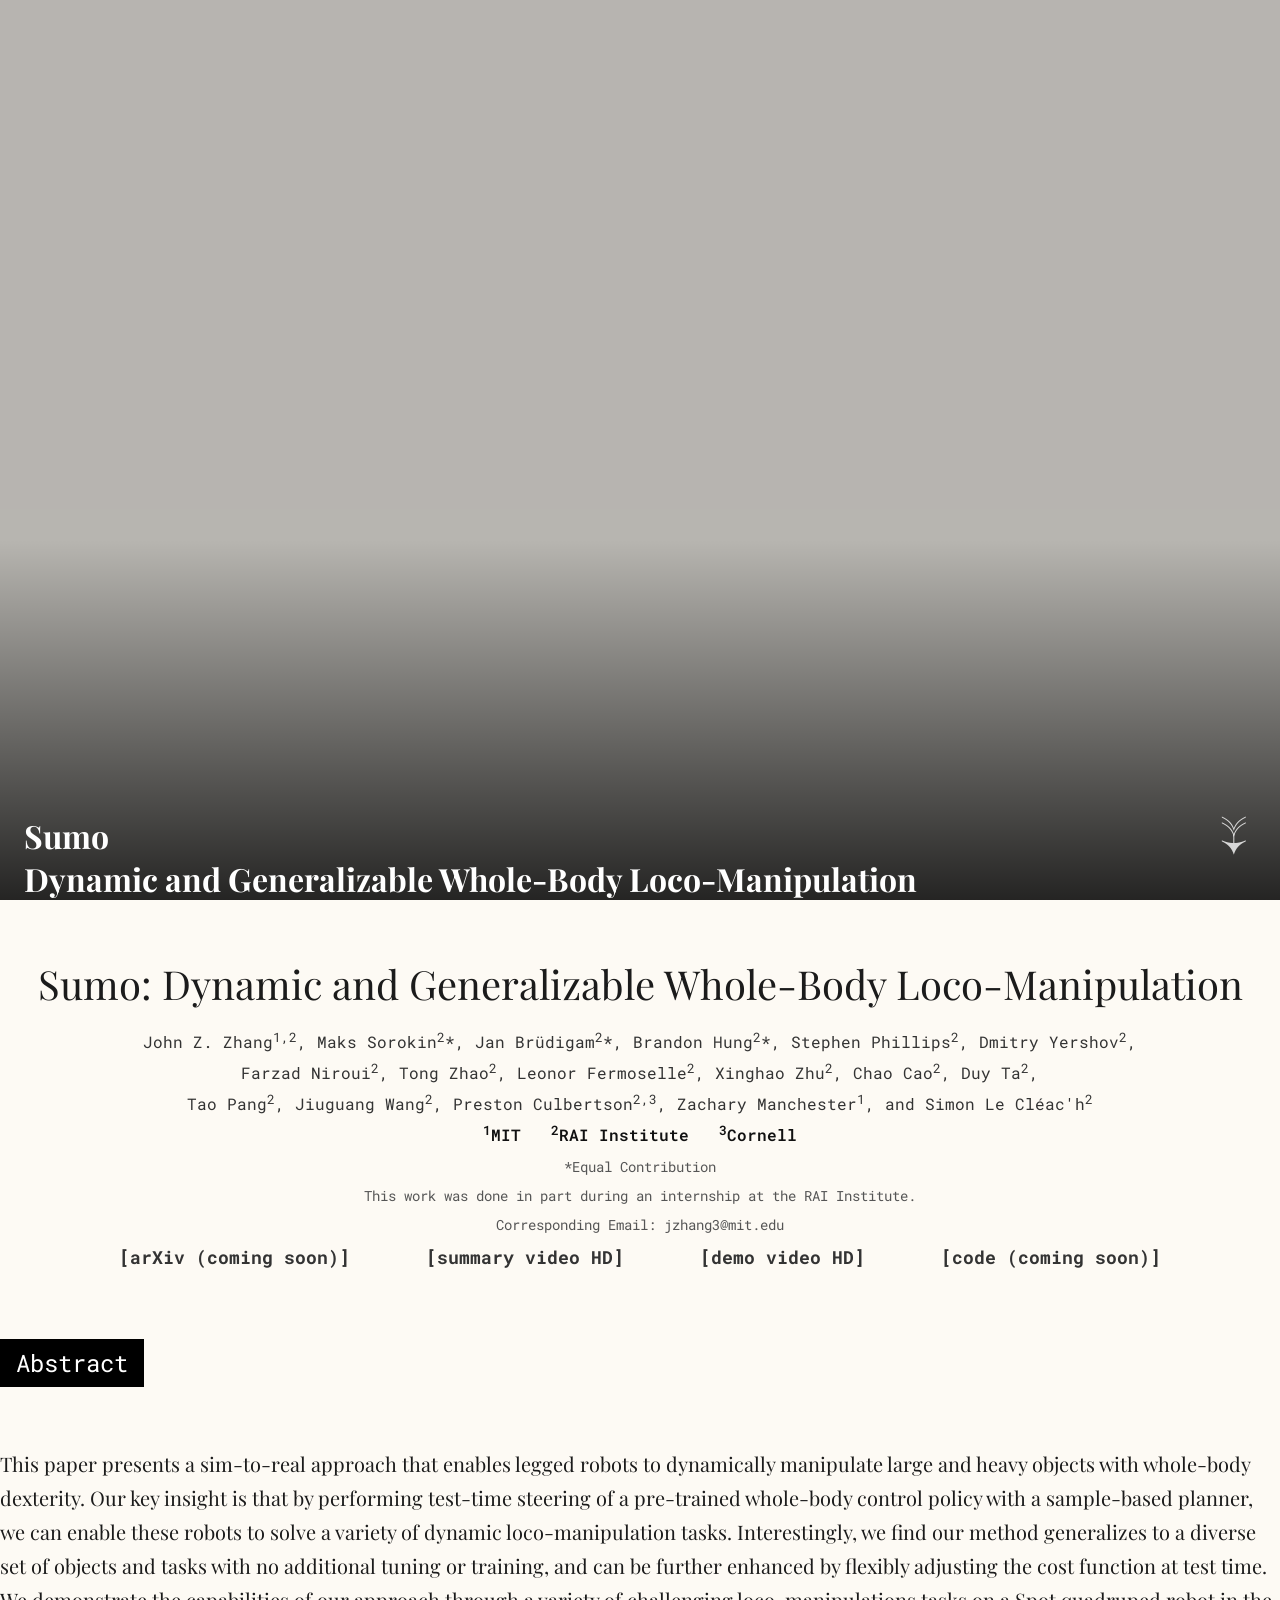
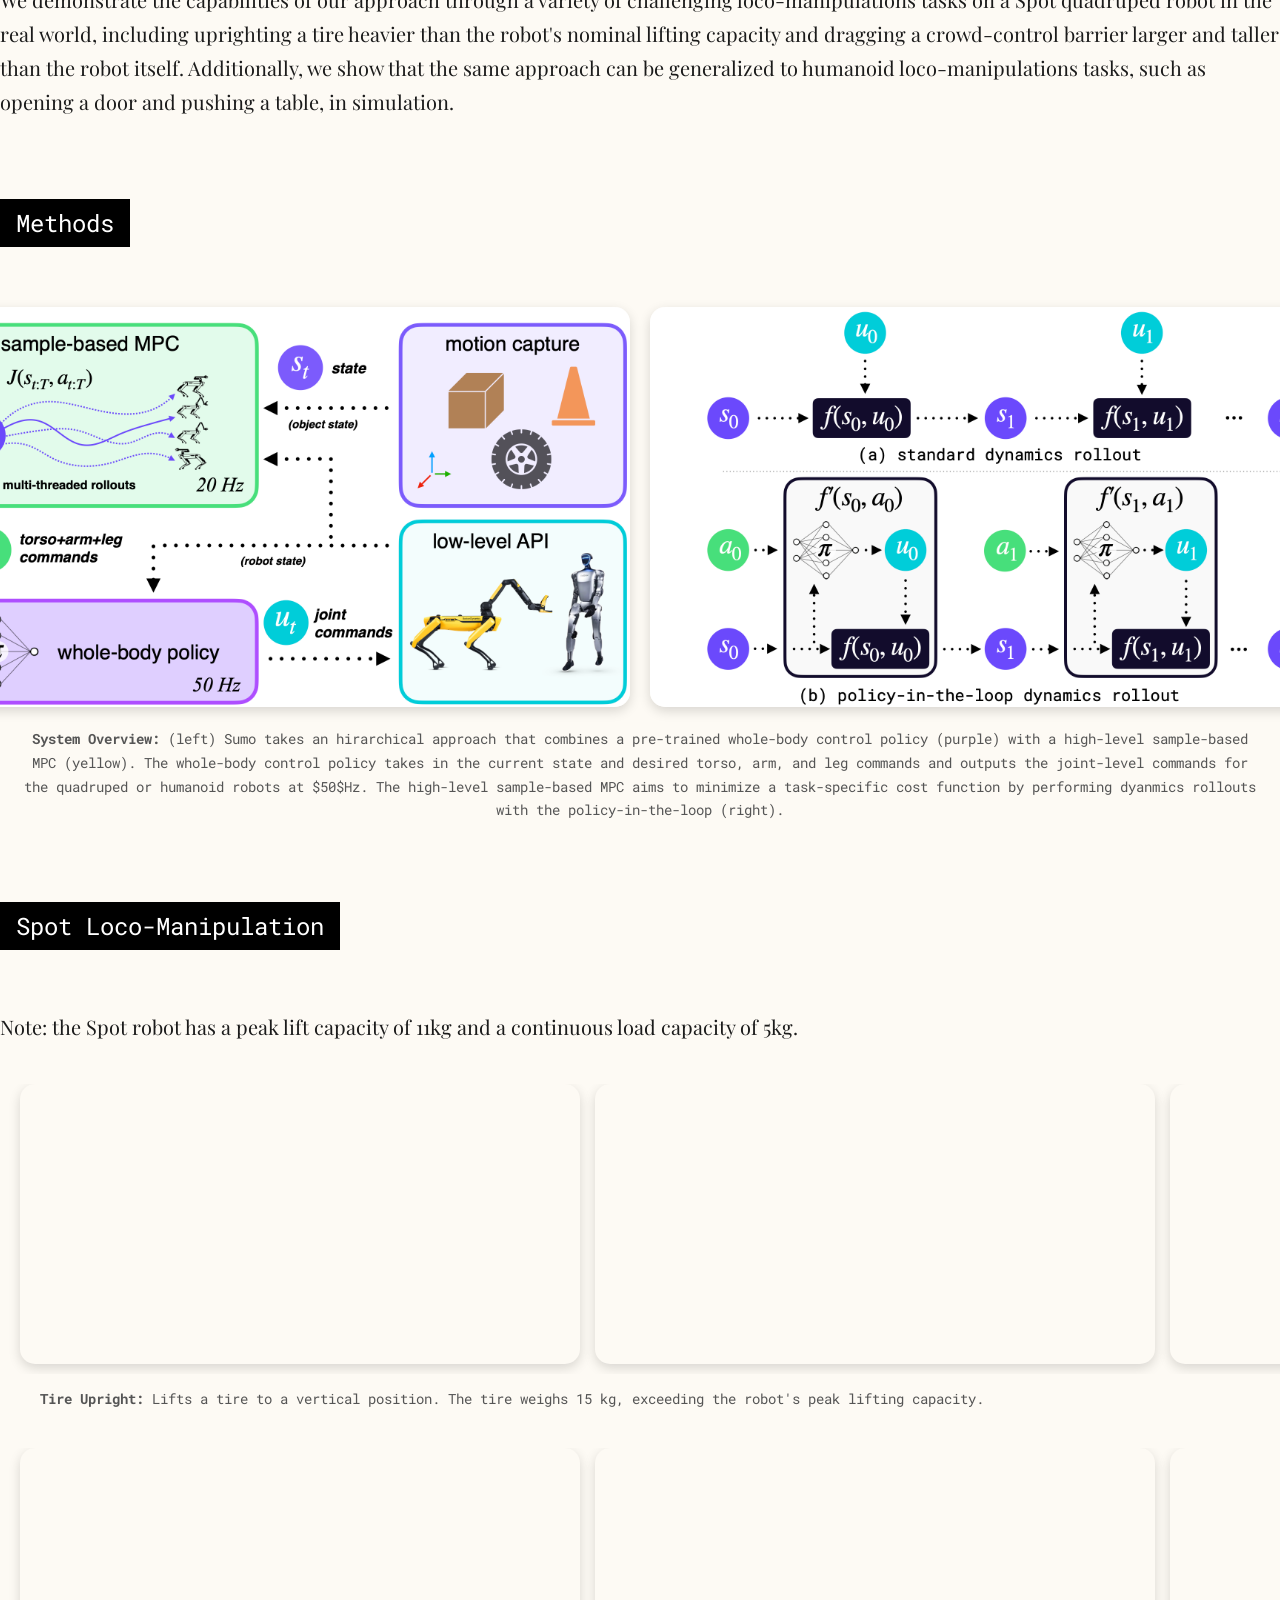
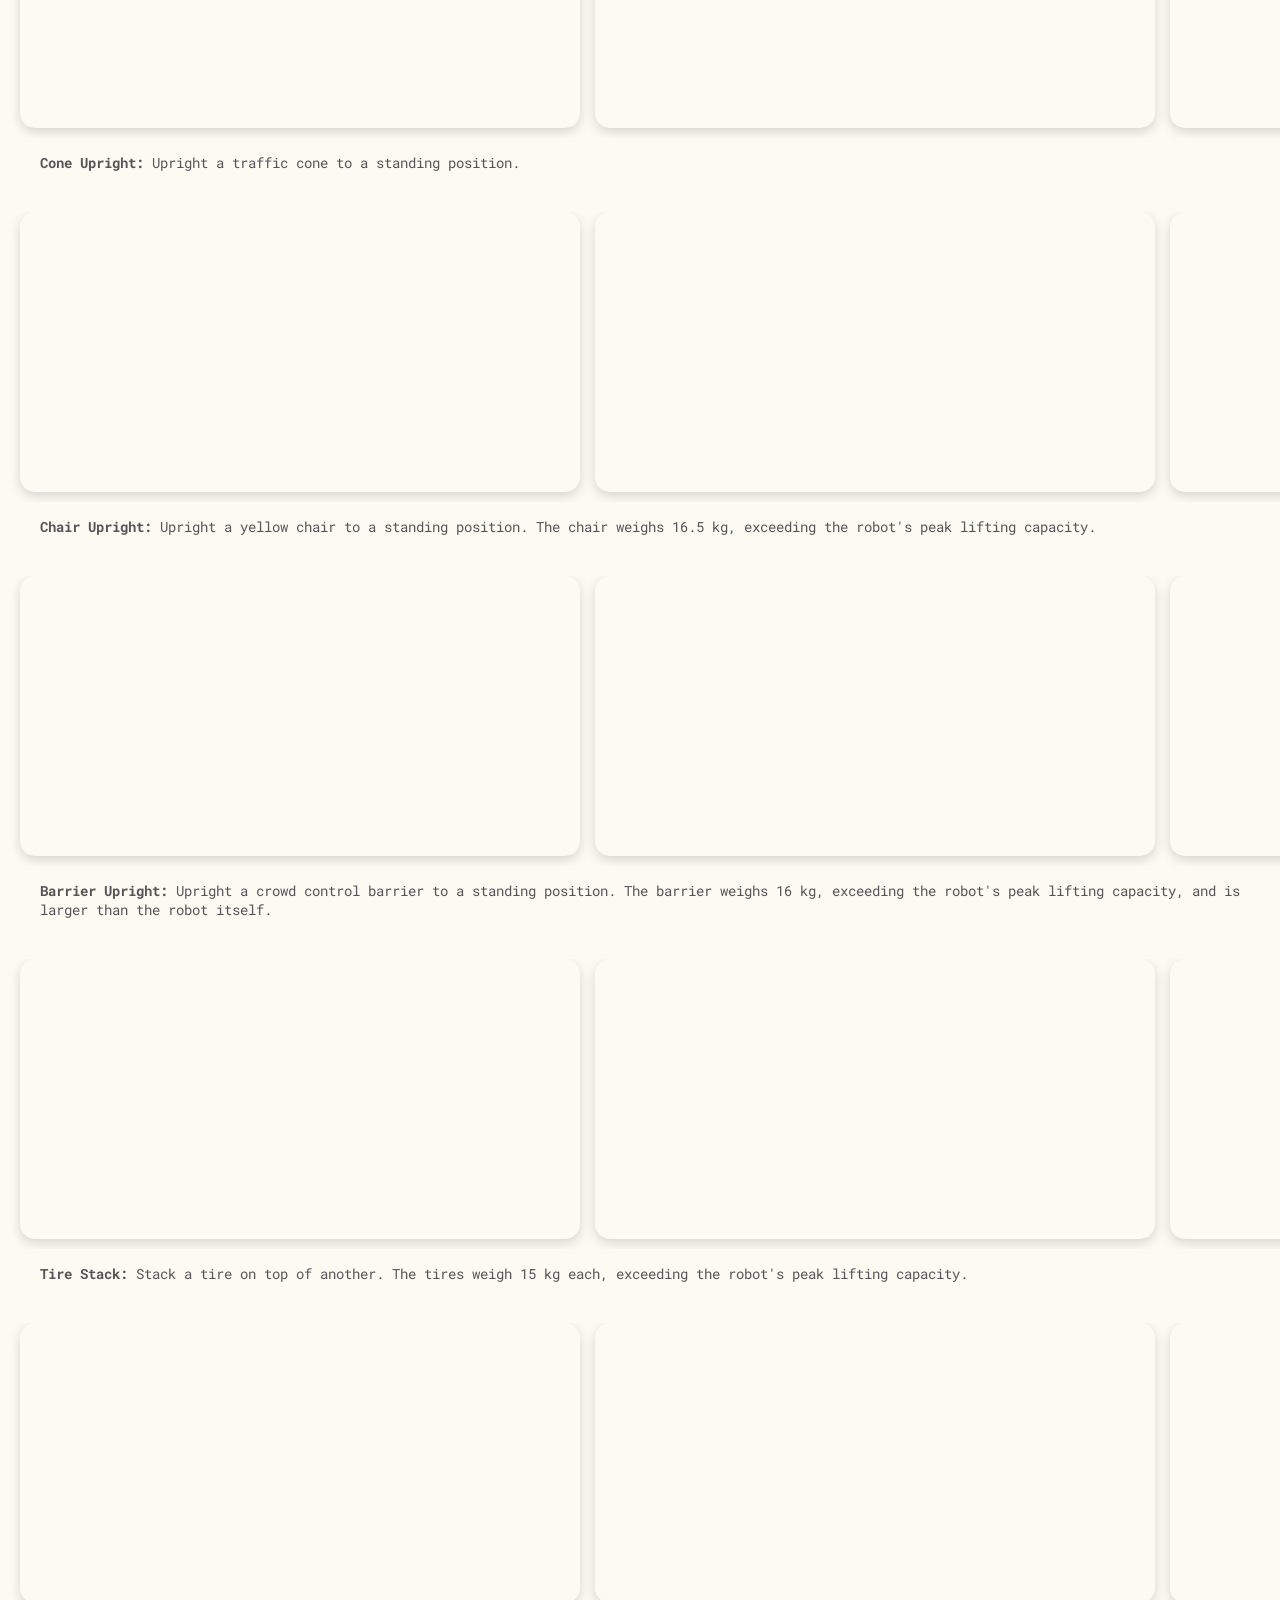
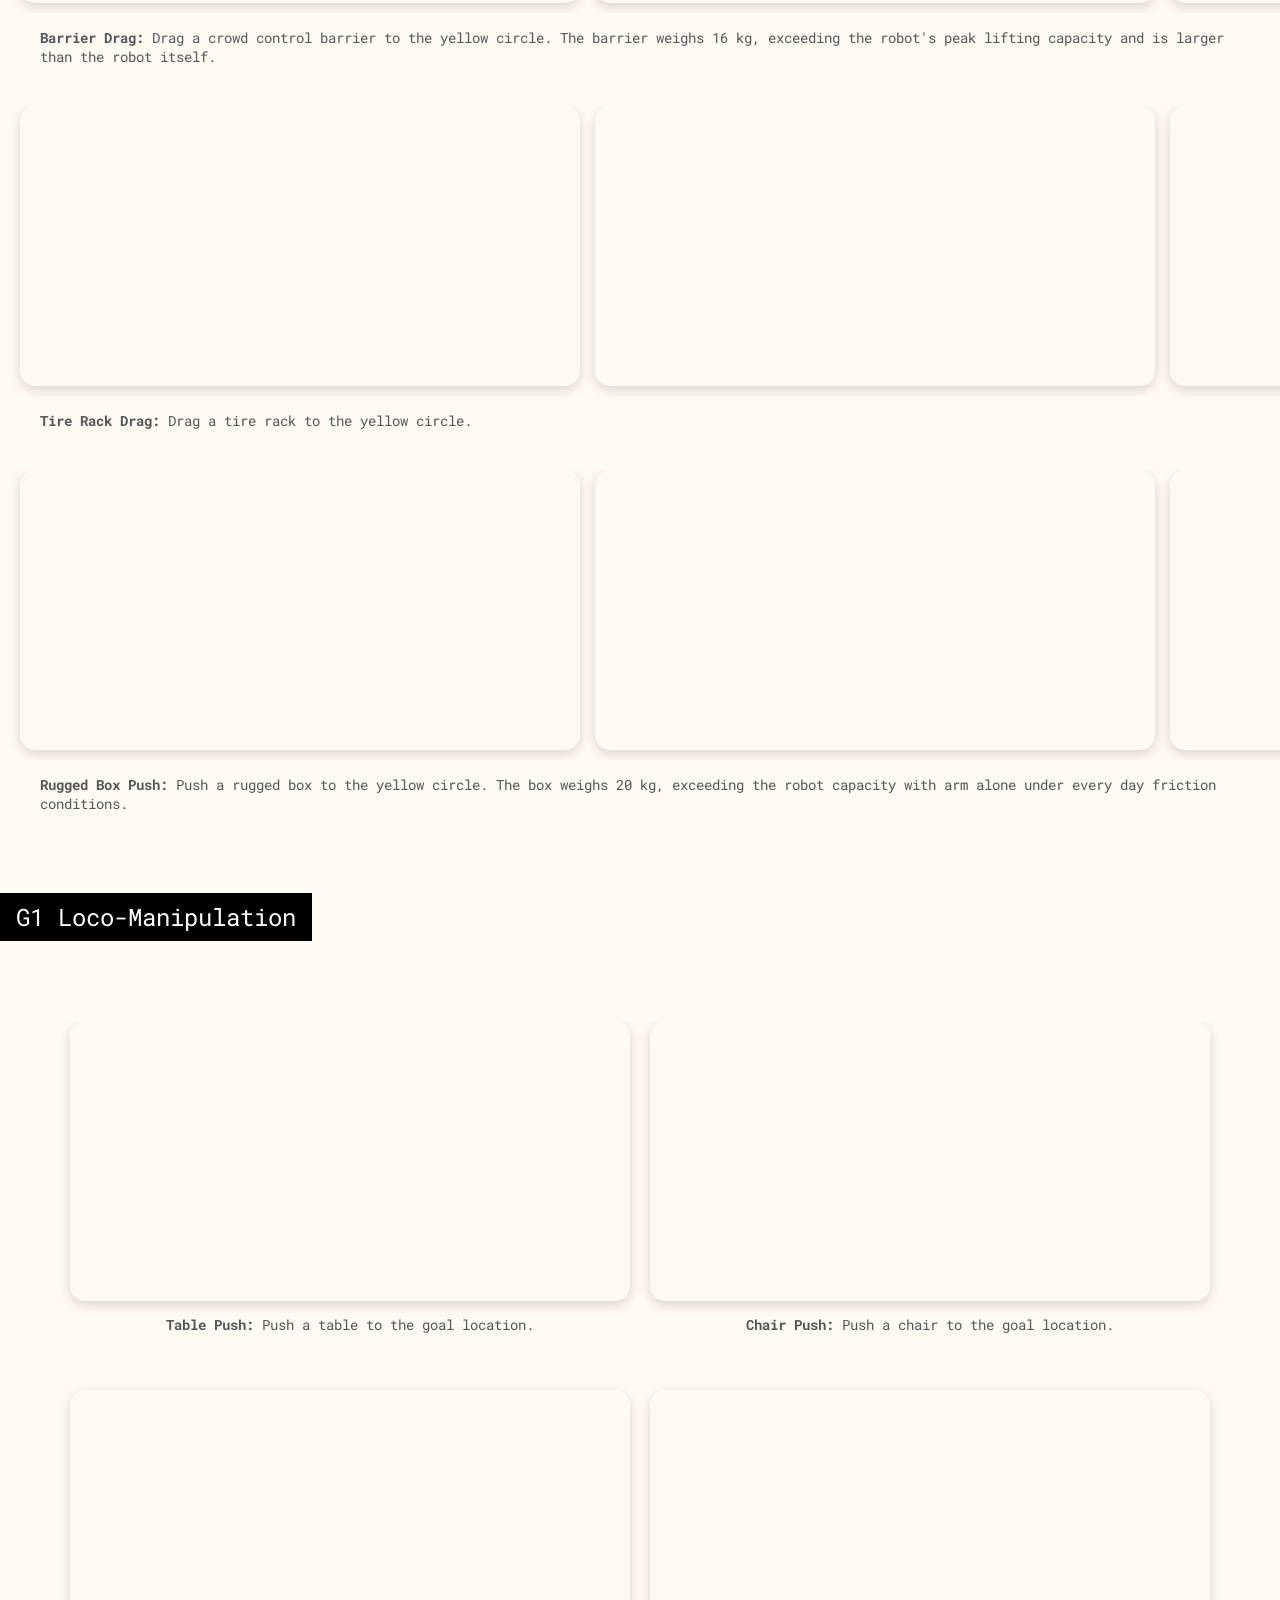
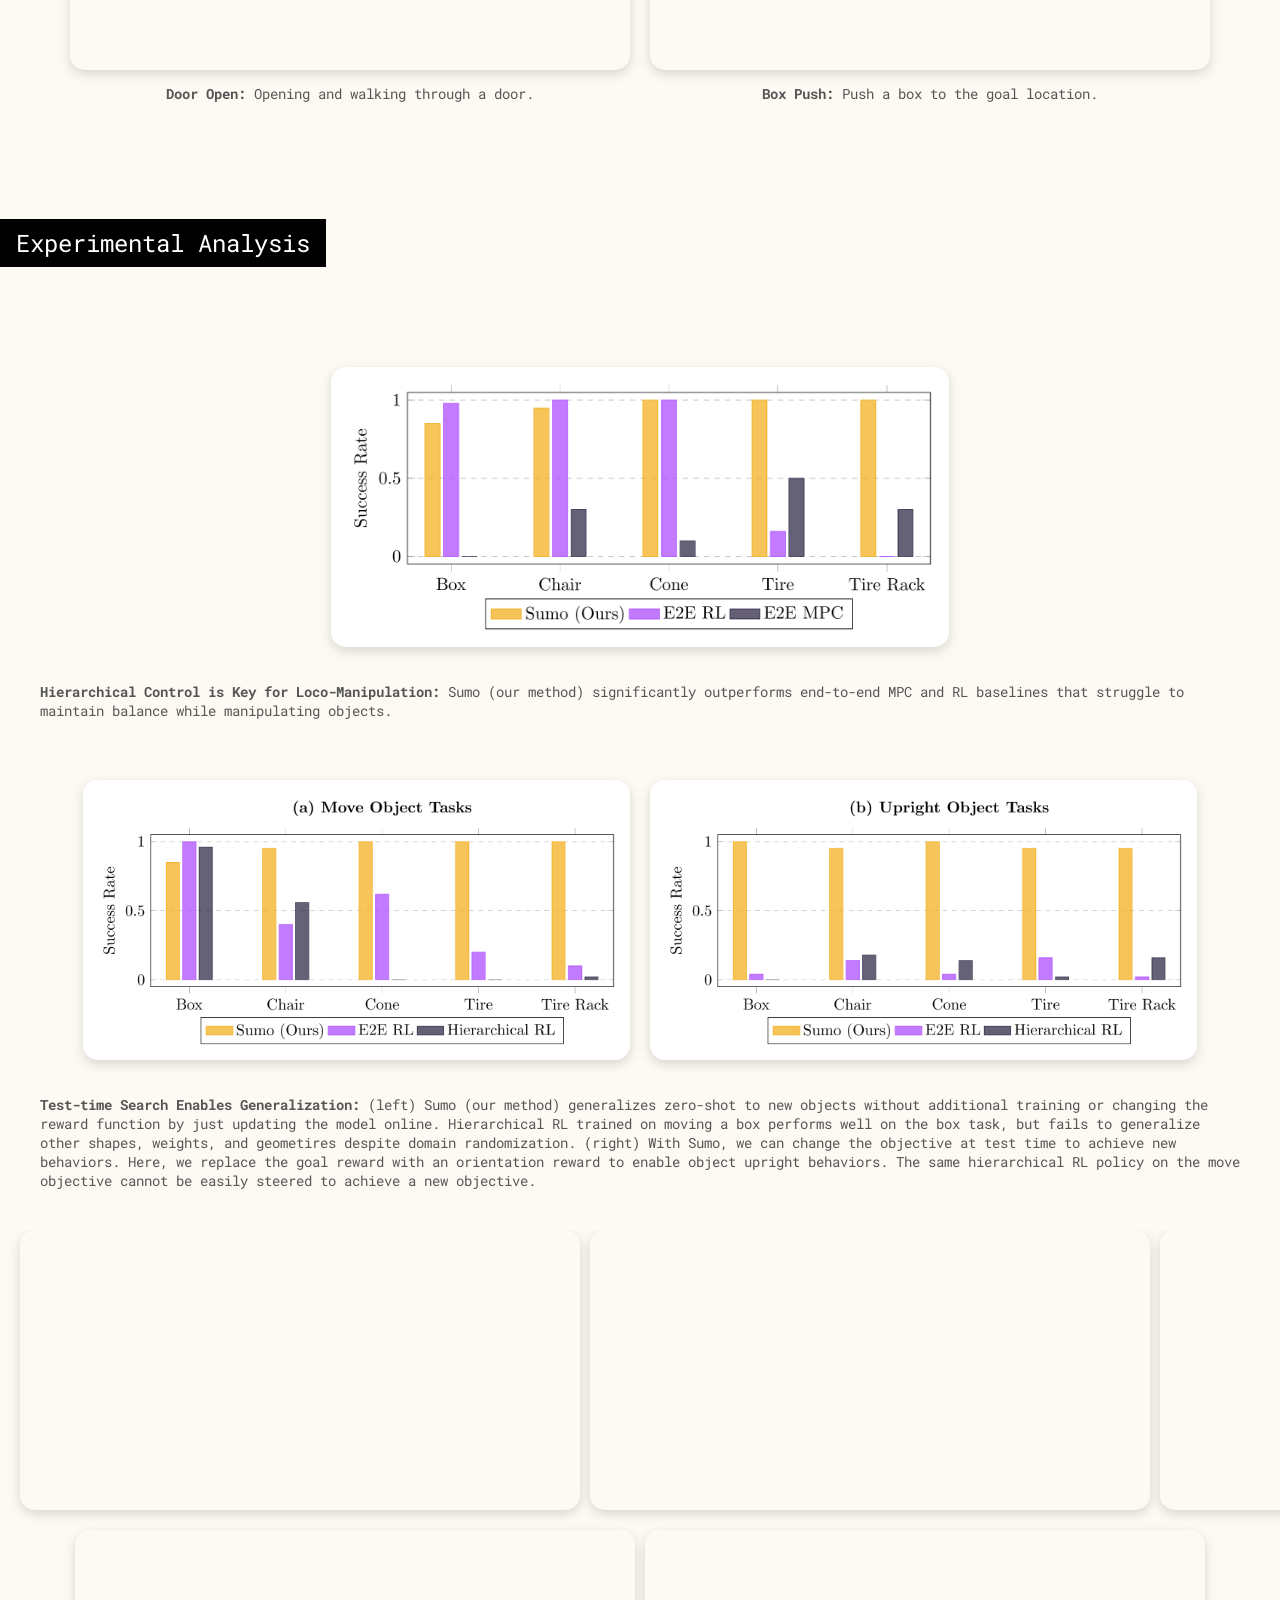
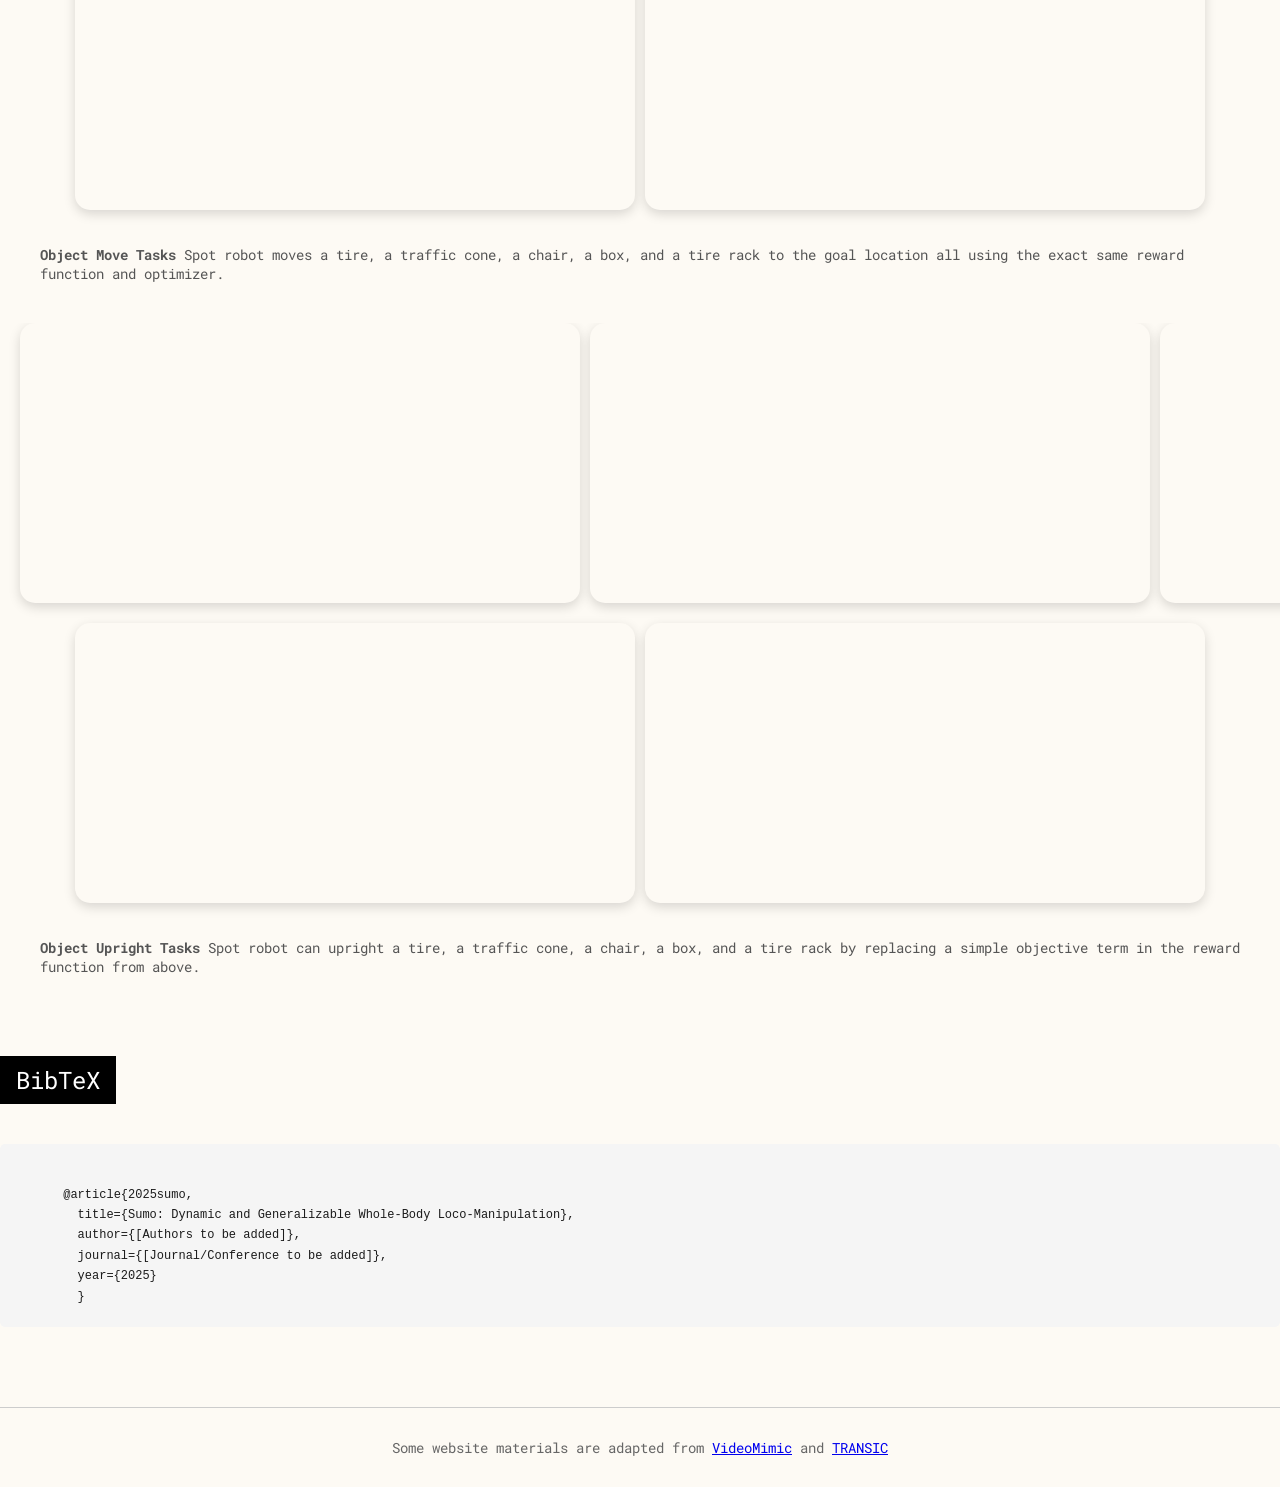
==== commit 5b3089b6: "update figures" ====
--- a/index.html
+++ b/index.html
@@ -85,8 +85,8 @@
       <div class="tagline" id="methods">Methods</div>
       <div class="section">
         <div style="display: flex; justify-content: center; gap: 20px; margin: 20px 0; align-items: start;">
-          <img src="assets/img/system_overview/system_overview.001.png" alt="System Overview" style="width: 711px; height: 400px; object-fit: contain; border-radius: 15px; box-shadow: 0 4px 12px rgba(0,0,0,.15); margin: 0; flex: 0 0 auto;">
-          <img src="assets/img/dynamics_comparison/dynamics_comparison.001.png" alt="Dynamics Comparison" style="width: 533px; height: 400px; object-fit: contain; border-radius: 15px; box-shadow: 0 4px 12px rgba(0,0,0,.15); margin: 0; flex: 0 0 auto;">
+          <img src="assets/img/system_overview.png" alt="System Overview" style="width: 711px; height: 400px; object-fit: contain; border-radius: 15px; box-shadow: 0 4px 12px rgba(0,0,0,.15); margin: 0; flex: 0 0 auto;">
+          <img src="assets/img/dynamics_comparison.png" alt="Dynamics Comparison" style="width: auto; height: 400px; object-fit: contain; border-radius: 15px; box-shadow: 0 4px 12px rgba(0,0,0,.15); margin: 0; flex: 0 0 auto;">
         </div>
         <p class="figure-caption" style="text-align: center; margin-top: 10px;"><b>System Overview:</b> (left) Sumo takes an hirarchical approach that combines a pre-trained whole-body control policy (purple) with a high-level sample-based MPC (yellow). The whole-body control policy takes in the current state and desired torso, arm, and leg commands and outputs the joint-level commands for the quadruped or humanoid robots at $50$Hz. The high-level sample-based MPC aims to minimize a task-specific cost function by performing dyanmics rollouts with the policy-in-the-loop (right).</p>
       </div>
@@ -264,7 +264,7 @@
     <div class="video-gallery-section" id="gallery-section-hierarchy">
       <div class="video-gallery-container">
         <div style="display: flex; justify-content: center; margin: 20px 0;">
-          <img src="assets/img/hierarchy_comparison.png" alt="Control Hierarchy Comparison" style="height: 280px; width: auto; object-fit: contain; border-radius: 15px; box-shadow: 0 4px 12px rgba(0,0,0,.15); margin: 0;">
+          <img src="assets/img/hierarchy_comparison_standalone.png" alt="Control Hierarchy Comparison" style="height: 280px; width: auto; object-fit: contain; border-radius: 15px; box-shadow: 0 4px 12px rgba(0,0,0,.15); margin: 0;">
         </div>
       </div>
       <div class="gallery-caption-container">
@@ -278,8 +278,8 @@
     <div class="video-gallery-section" id="gallery-section-rewards">
       <div class="video-gallery-container">
         <div style="display: flex; justify-content: center; gap: 20px; margin: 20px 0;">
-          <img src="assets/img/move_object.png" alt="Move Object Reward" style="height: 280px; width: auto; object-fit: contain; border-radius: 15px; box-shadow: 0 4px 12px rgba(0,0,0,.15); margin: 0; flex: 0 0 auto;">
-          <img src="assets/img/upright_object.png" alt="Upright Object Reward" style="height: 280px; width: auto; object-fit: contain; border-radius: 15px; box-shadow: 0 4px 12px rgba(0,0,0,.15); margin: 0; flex: 0 0 auto;">
+          <img src="assets/img/move_object_standalone.png" alt="Move Object Reward" style="height: 280px; width: auto; object-fit: contain; border-radius: 15px; box-shadow: 0 4px 12px rgba(0,0,0,.15); margin: 0; flex: 0 0 auto;">
+          <img src="assets/img/upright_object_standalone.png" alt="Upright Object Reward" style="height: 280px; width: auto; object-fit: contain; border-radius: 15px; box-shadow: 0 4px 12px rgba(0,0,0,.15); margin: 0; flex: 0 0 auto;">
         </div>
       </div>
       <div class="gallery-caption-container">
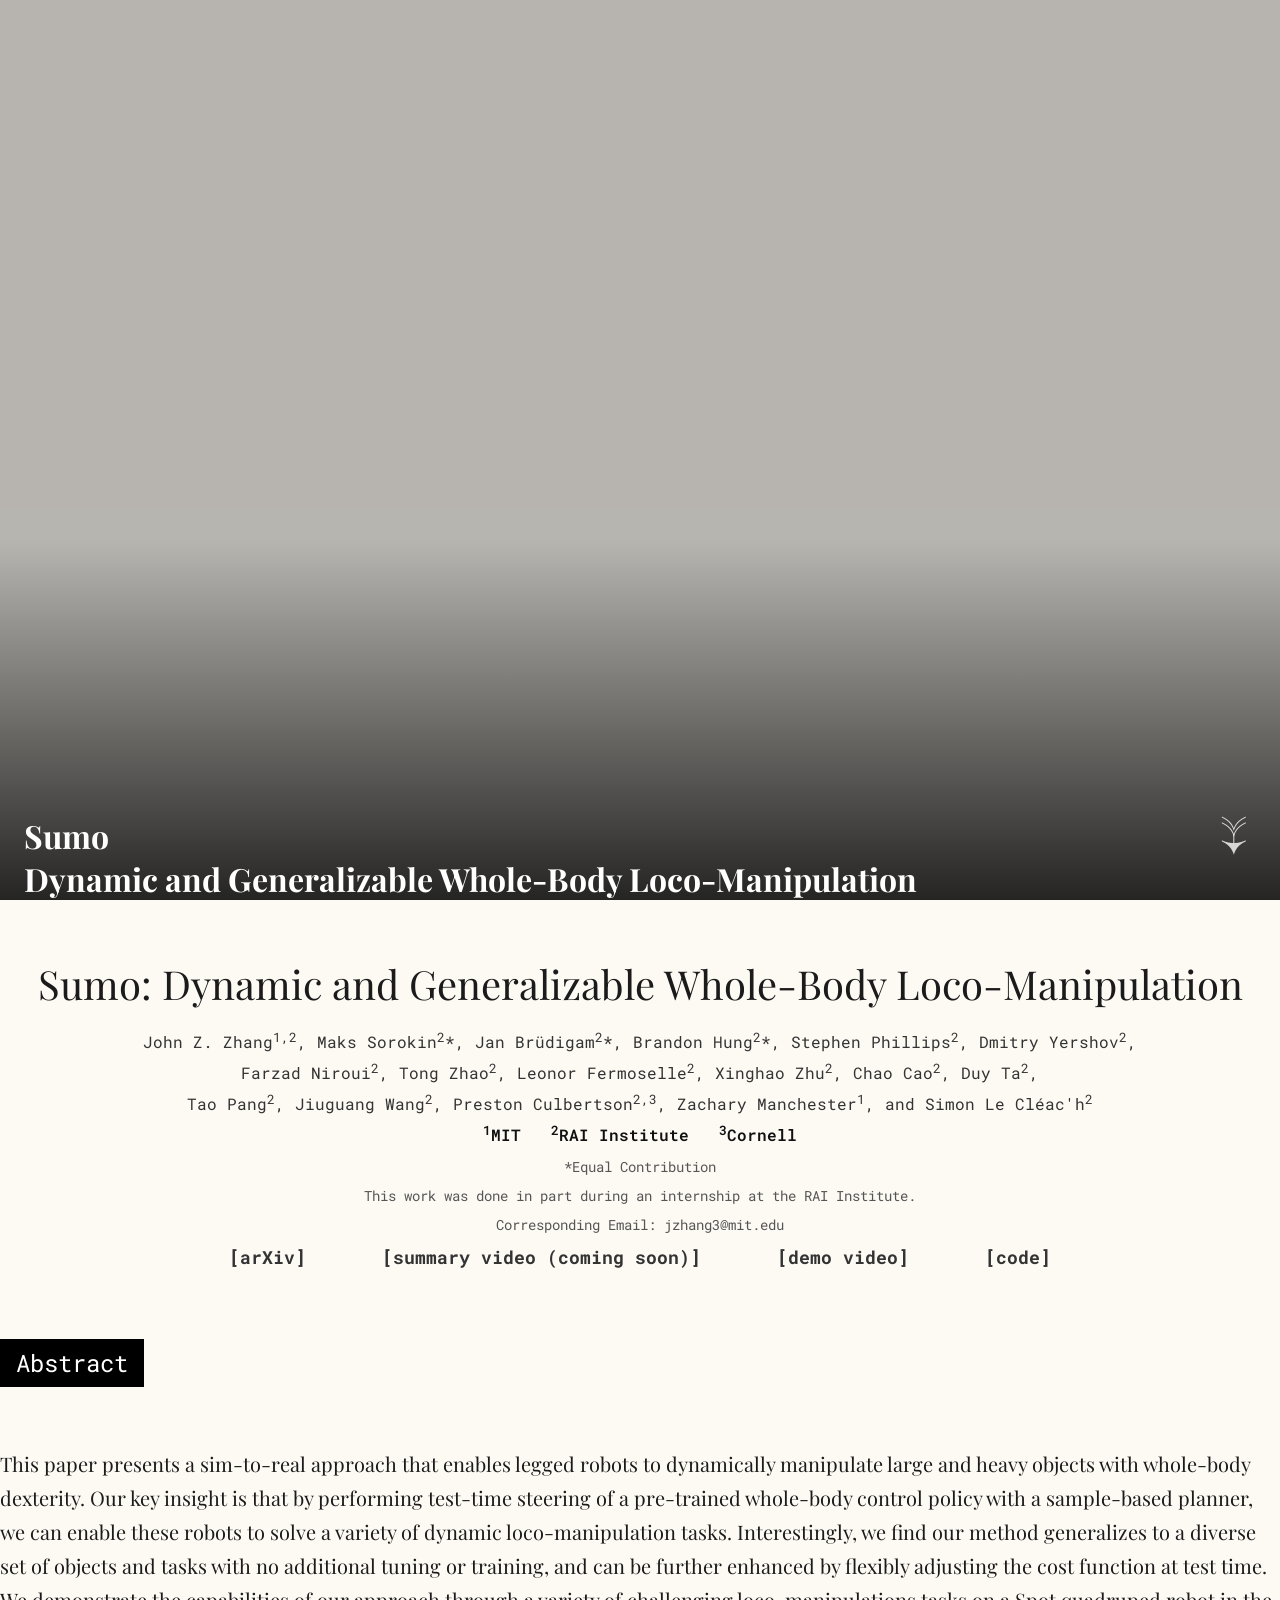
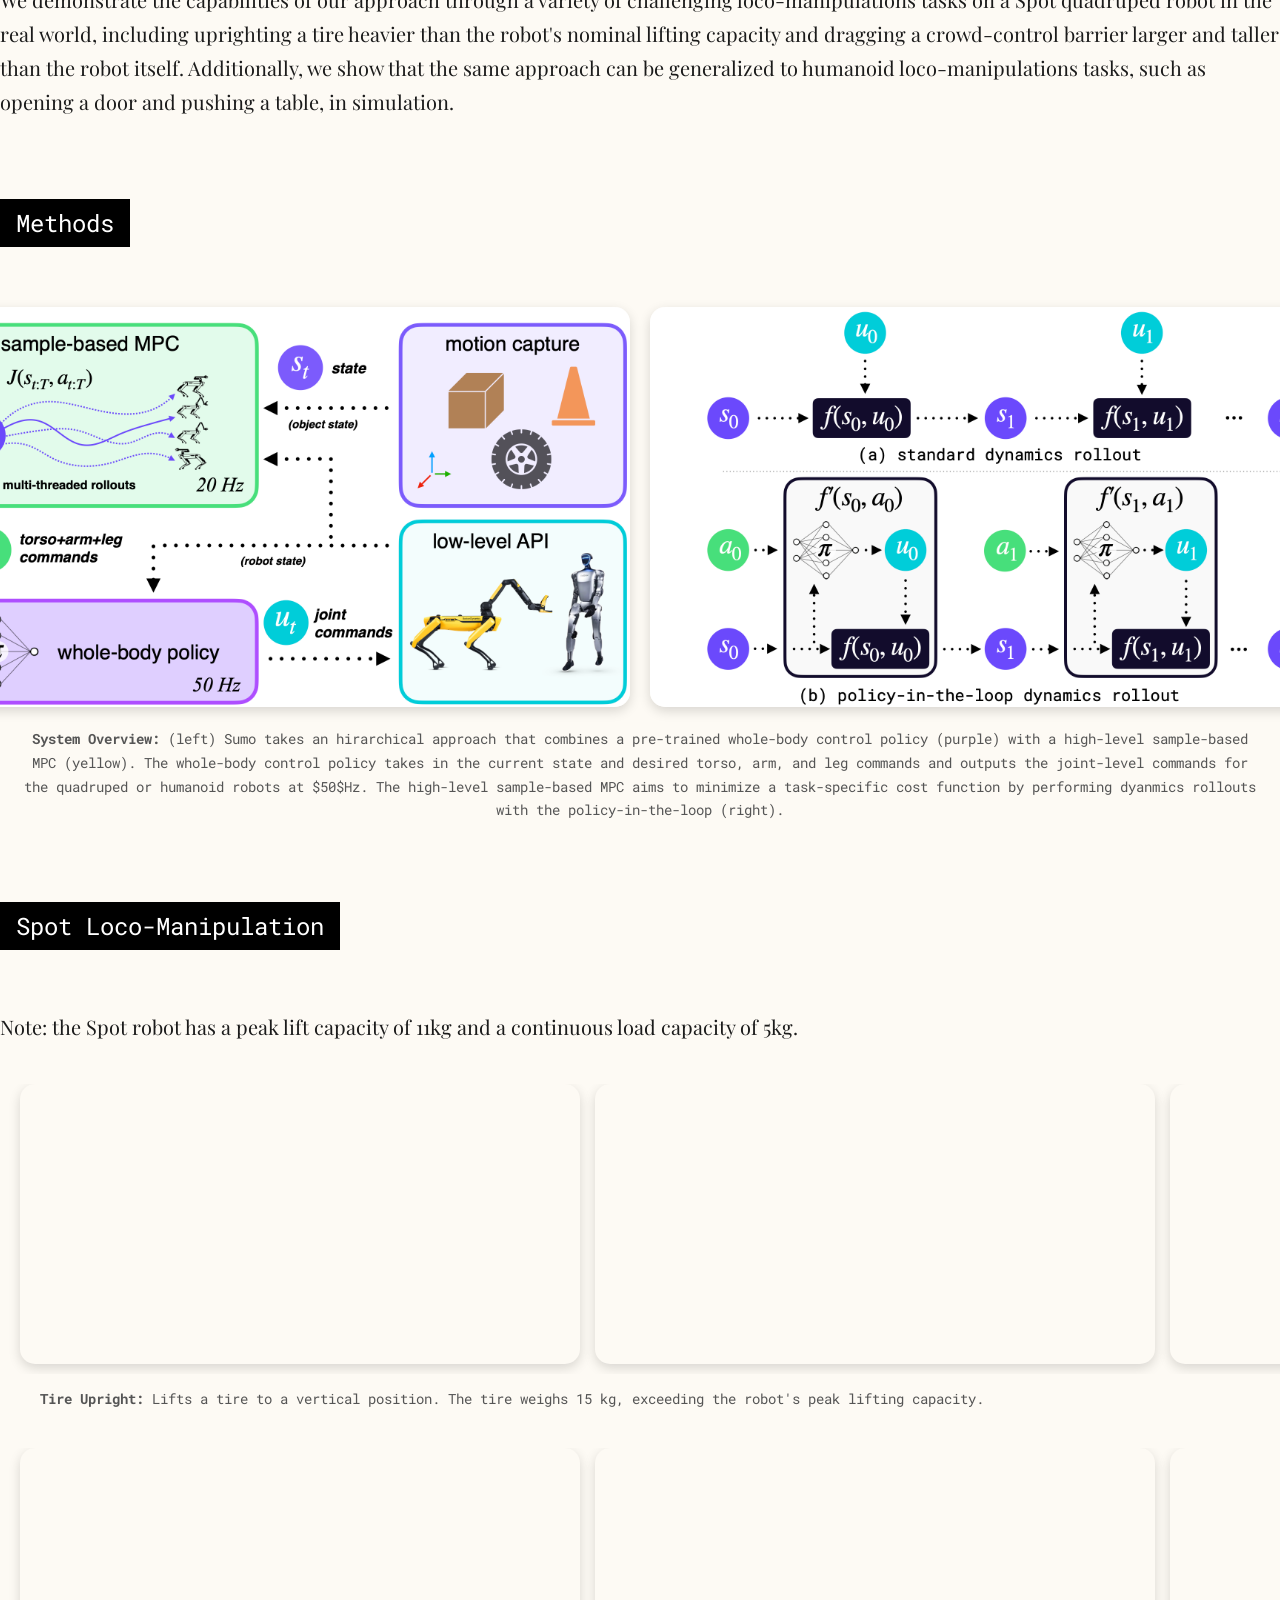
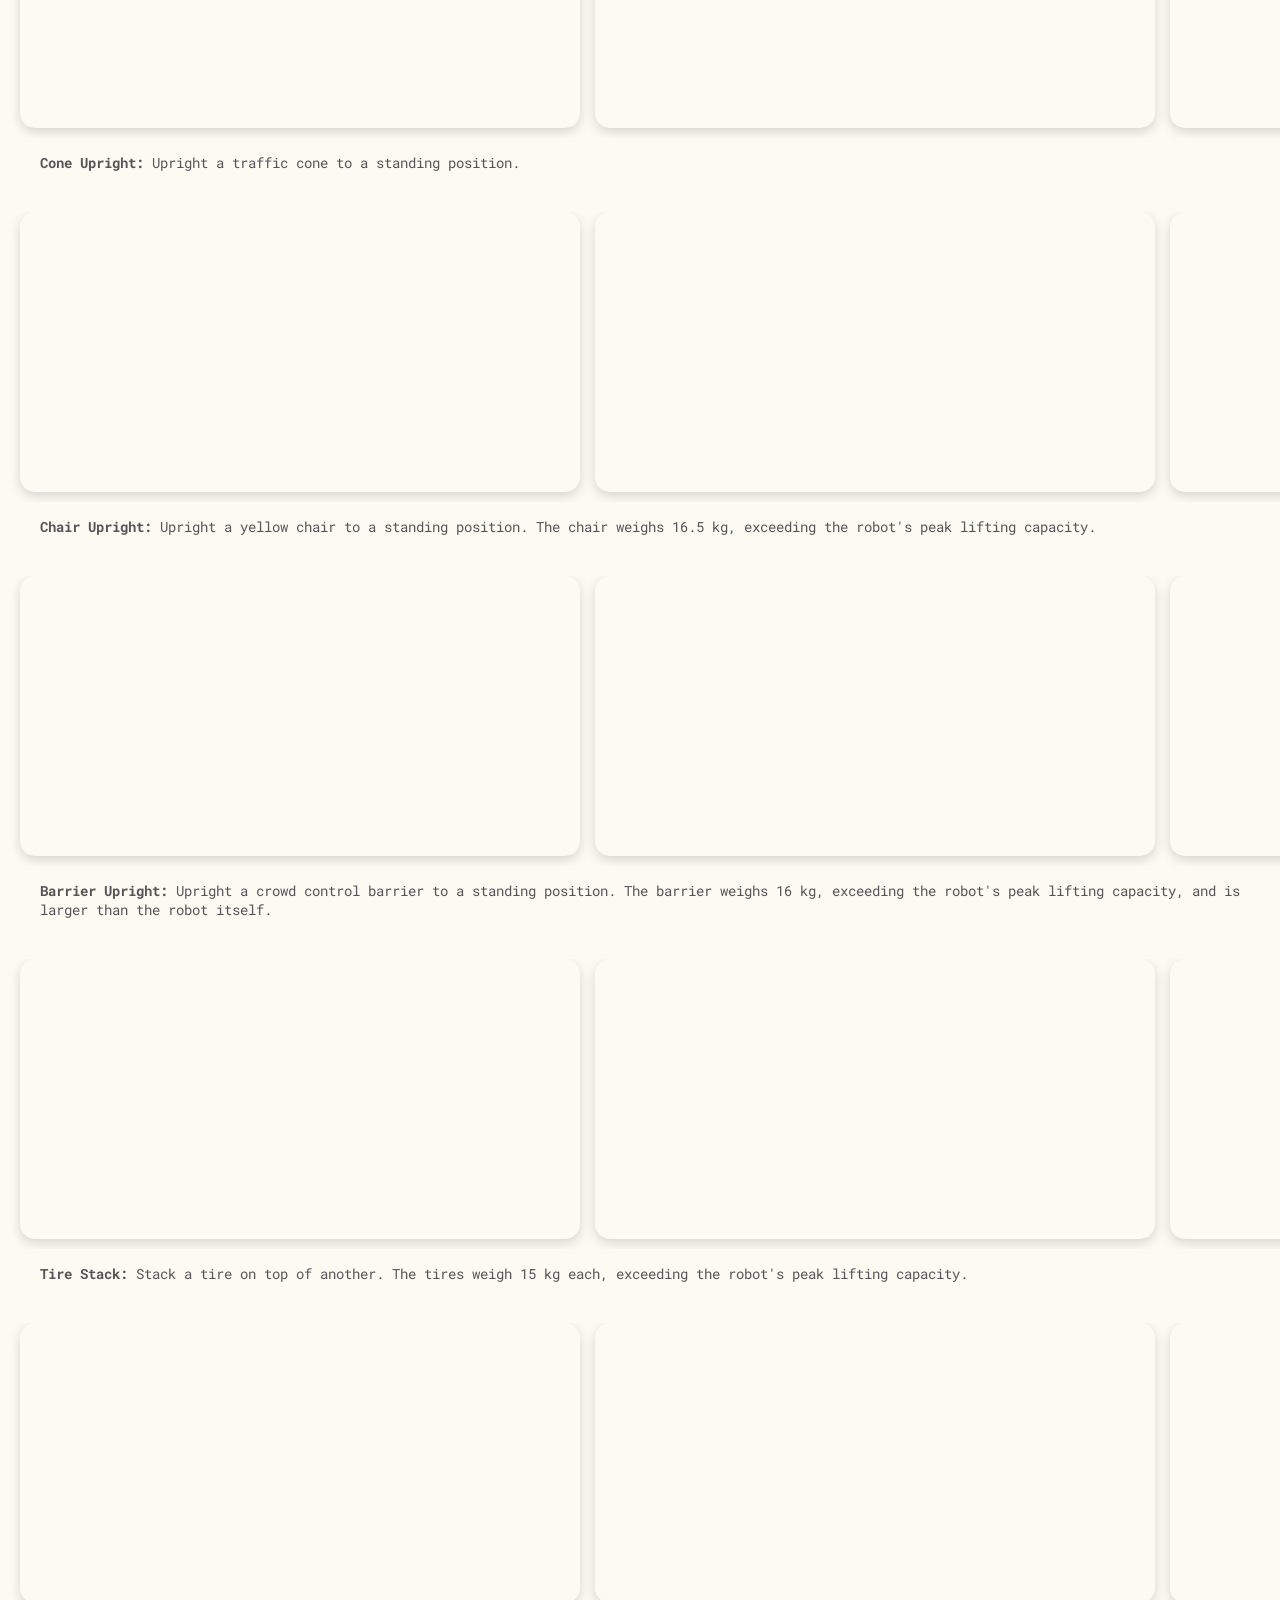
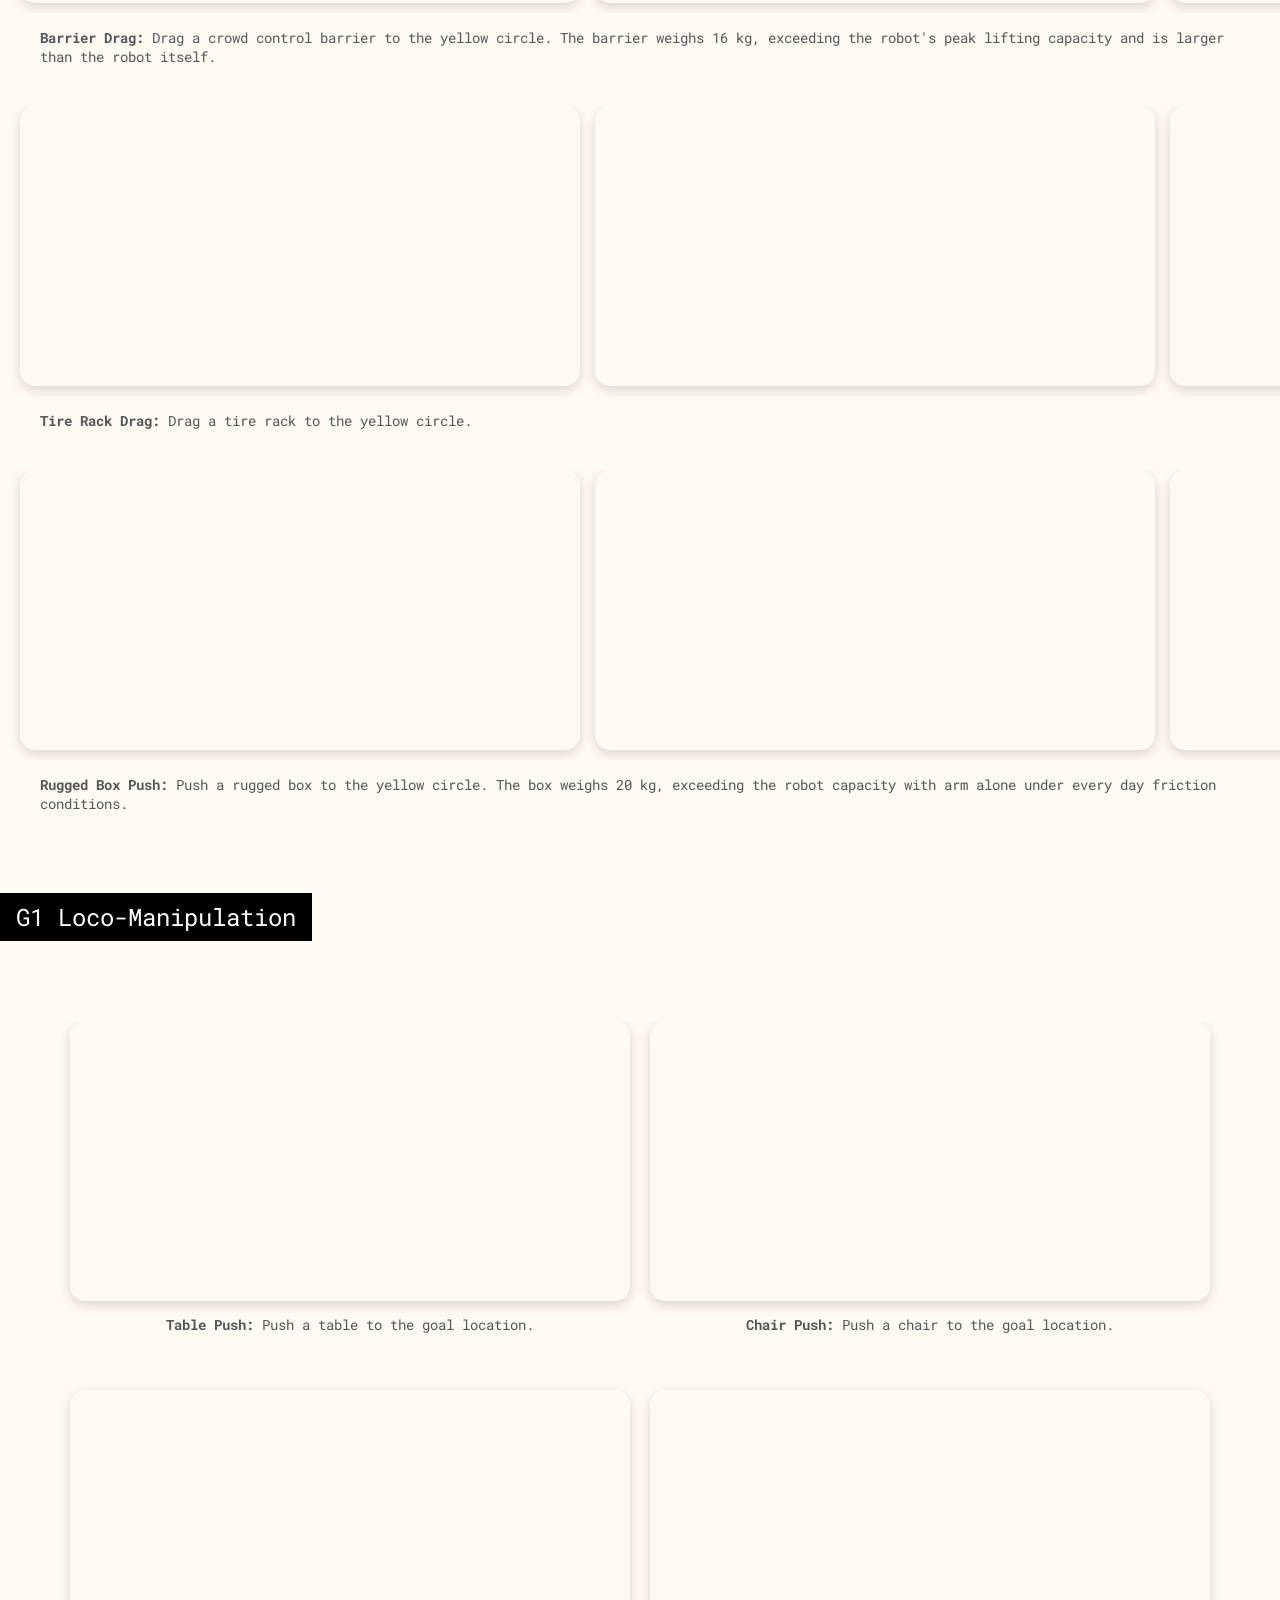
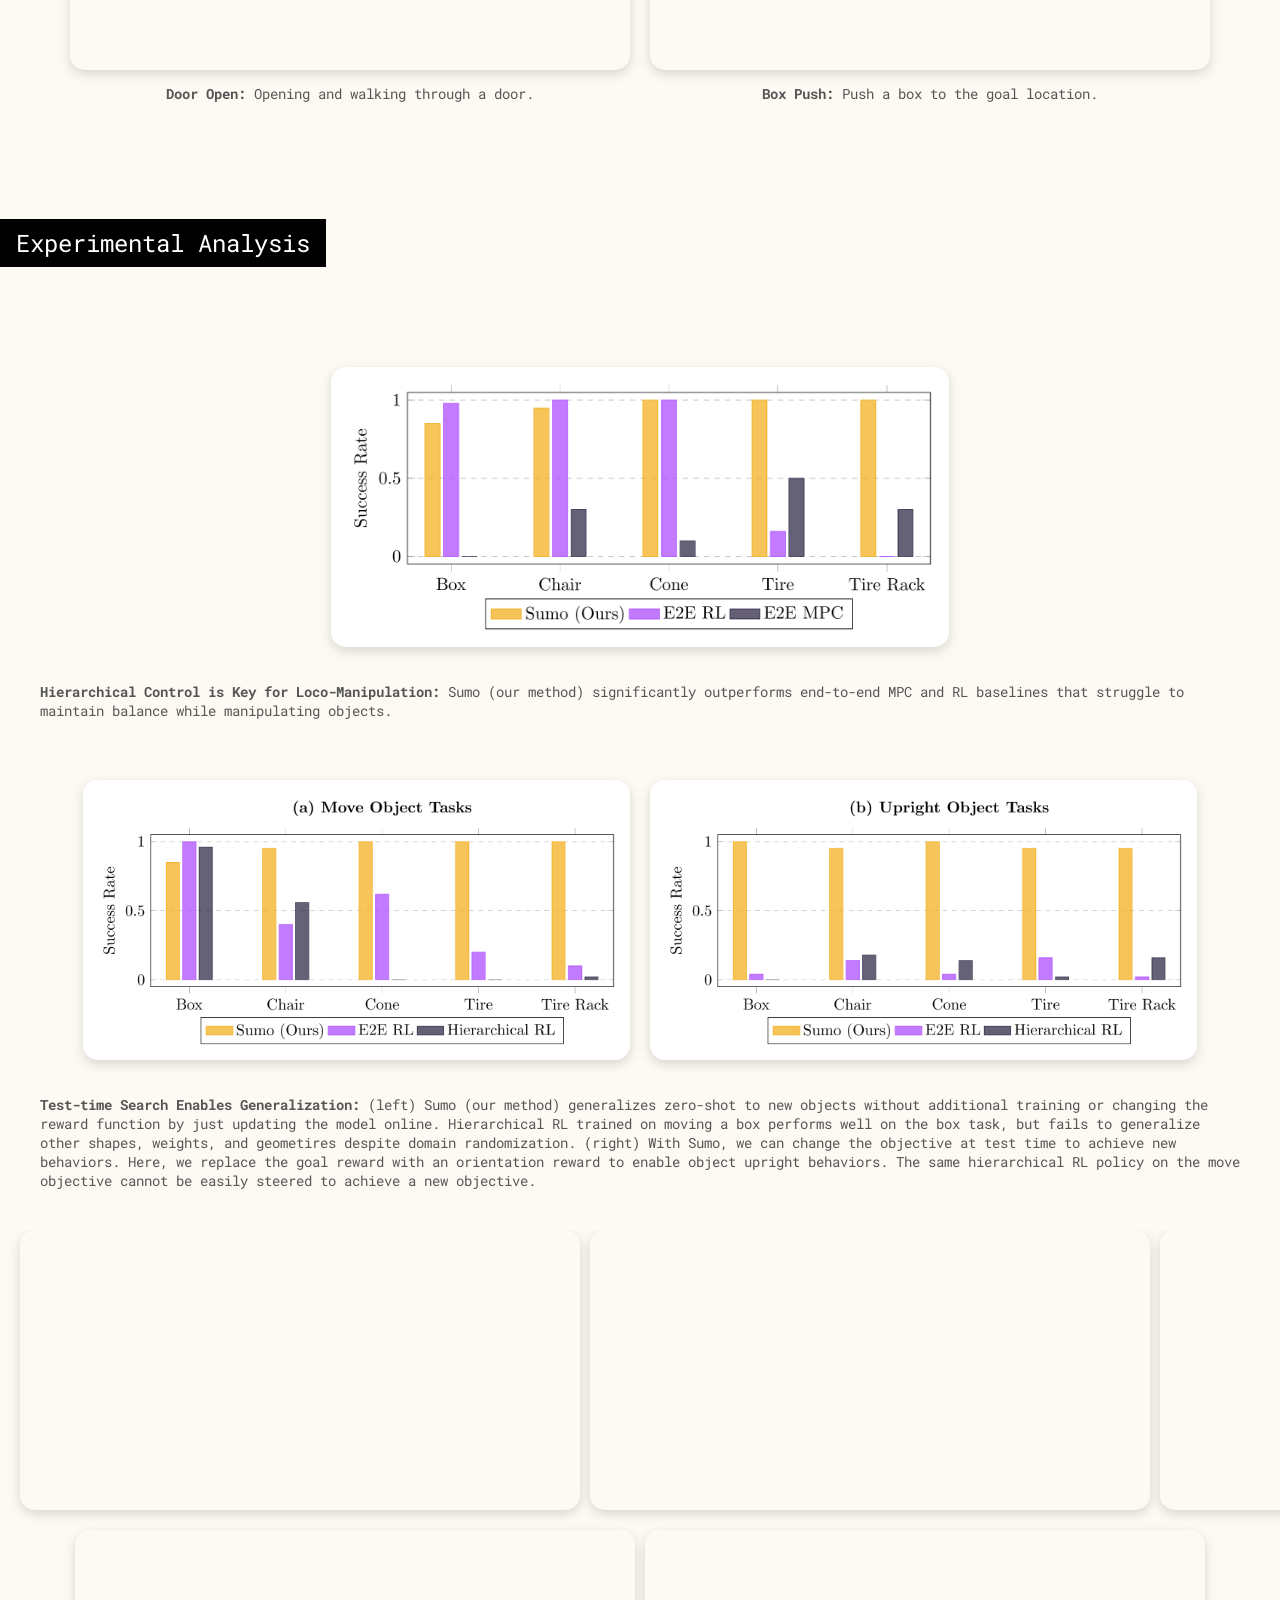
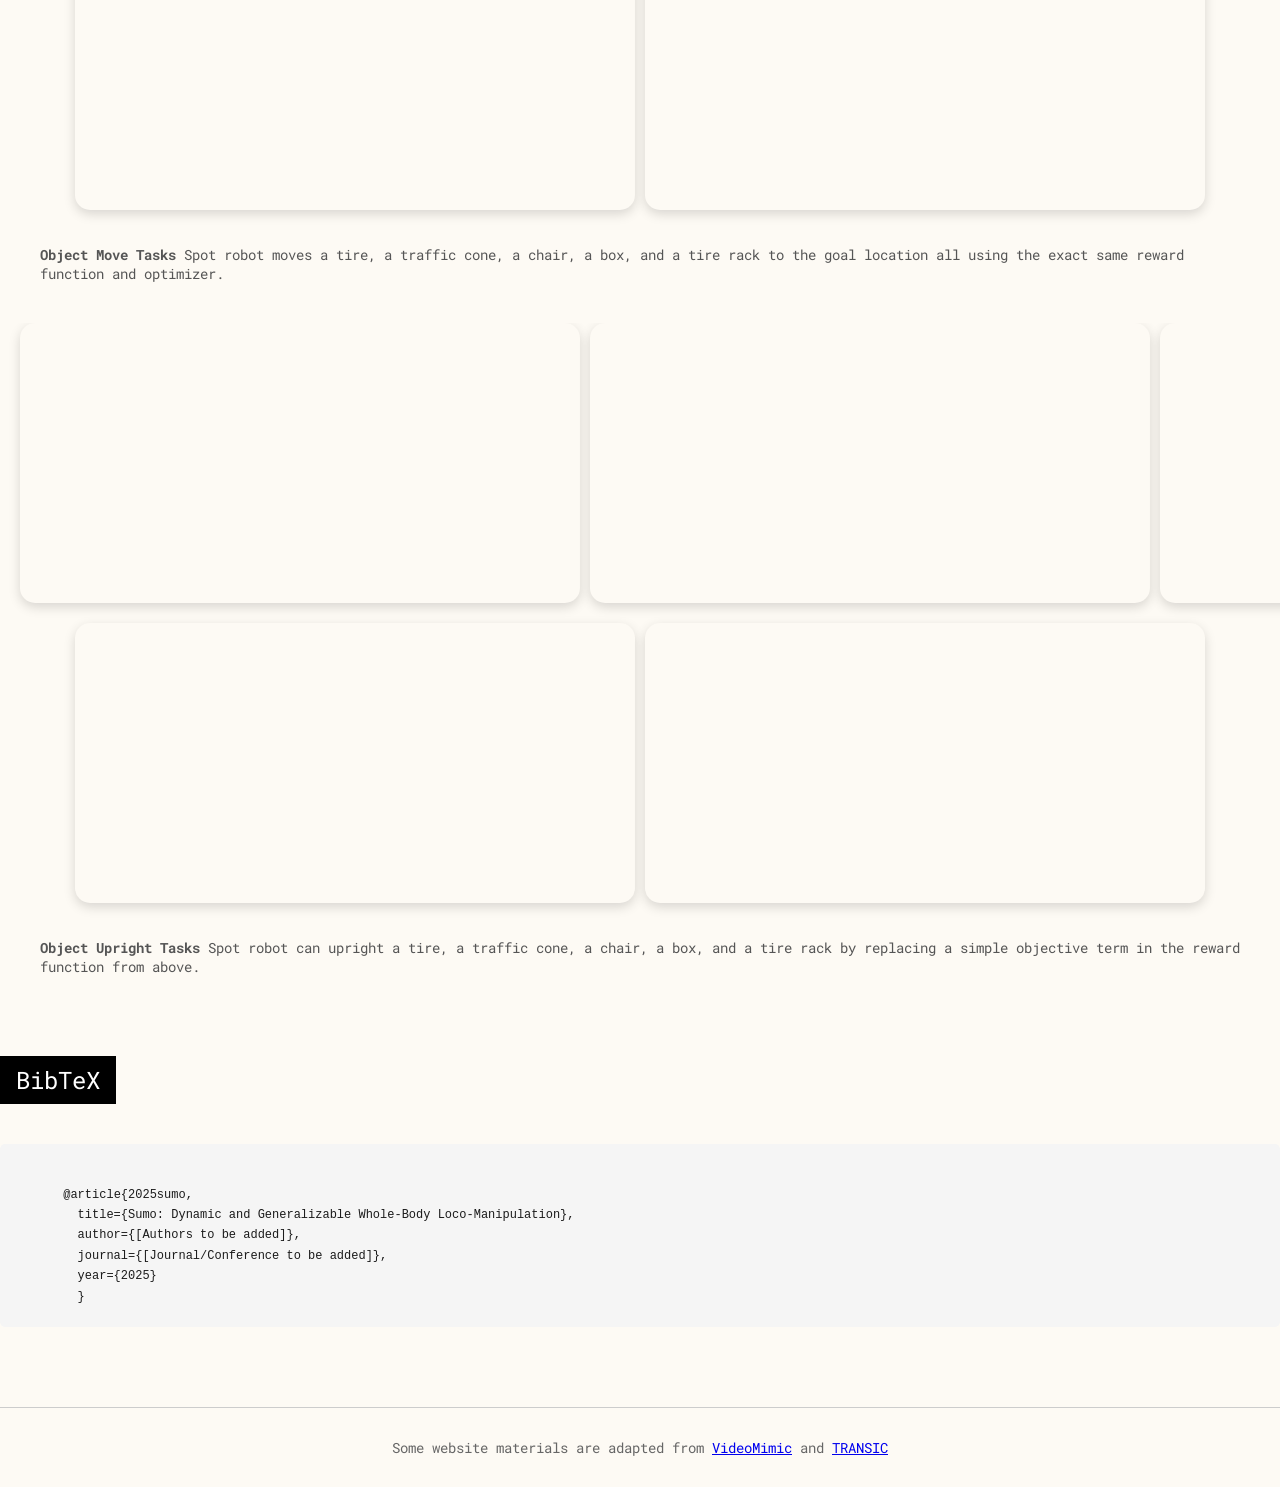
==== commit 3dc26db5: "update links" ====
--- a/index.html
+++ b/index.html
@@ -68,10 +68,10 @@
       <!-- </div> -->
       
       <div class="quick-links">
-        <a href="#" target="_blank">[arXiv (coming soon)]</a>
-        <a href="assets/large_videos/summary_balanced.mp4" target="_blank">[summary video HD]</a>
-        <a href="assets/large_videos/sumo_demo_balanced.mp4" target="_blank">[demo video HD]</a>
-        <a href="#" target="_blank">[code (coming soon)]</a>
+        <a href="https://arxiv.org/abs/2604.08508" target="_blank">[arXiv]</a>
+        <a href="" target="_blank">[summary video (coming soon)]</a>
+        <a href="assets/large_videos/sumo_demo_balanced.mp4" target="_blank">[demo video]</a>
+        <a href="https://github.com/rai-opensource/sumo/tree/main" target="_blank">[code]</a>
       </div>
 
       <div class="tagline" id="abstract">Abstract</div>
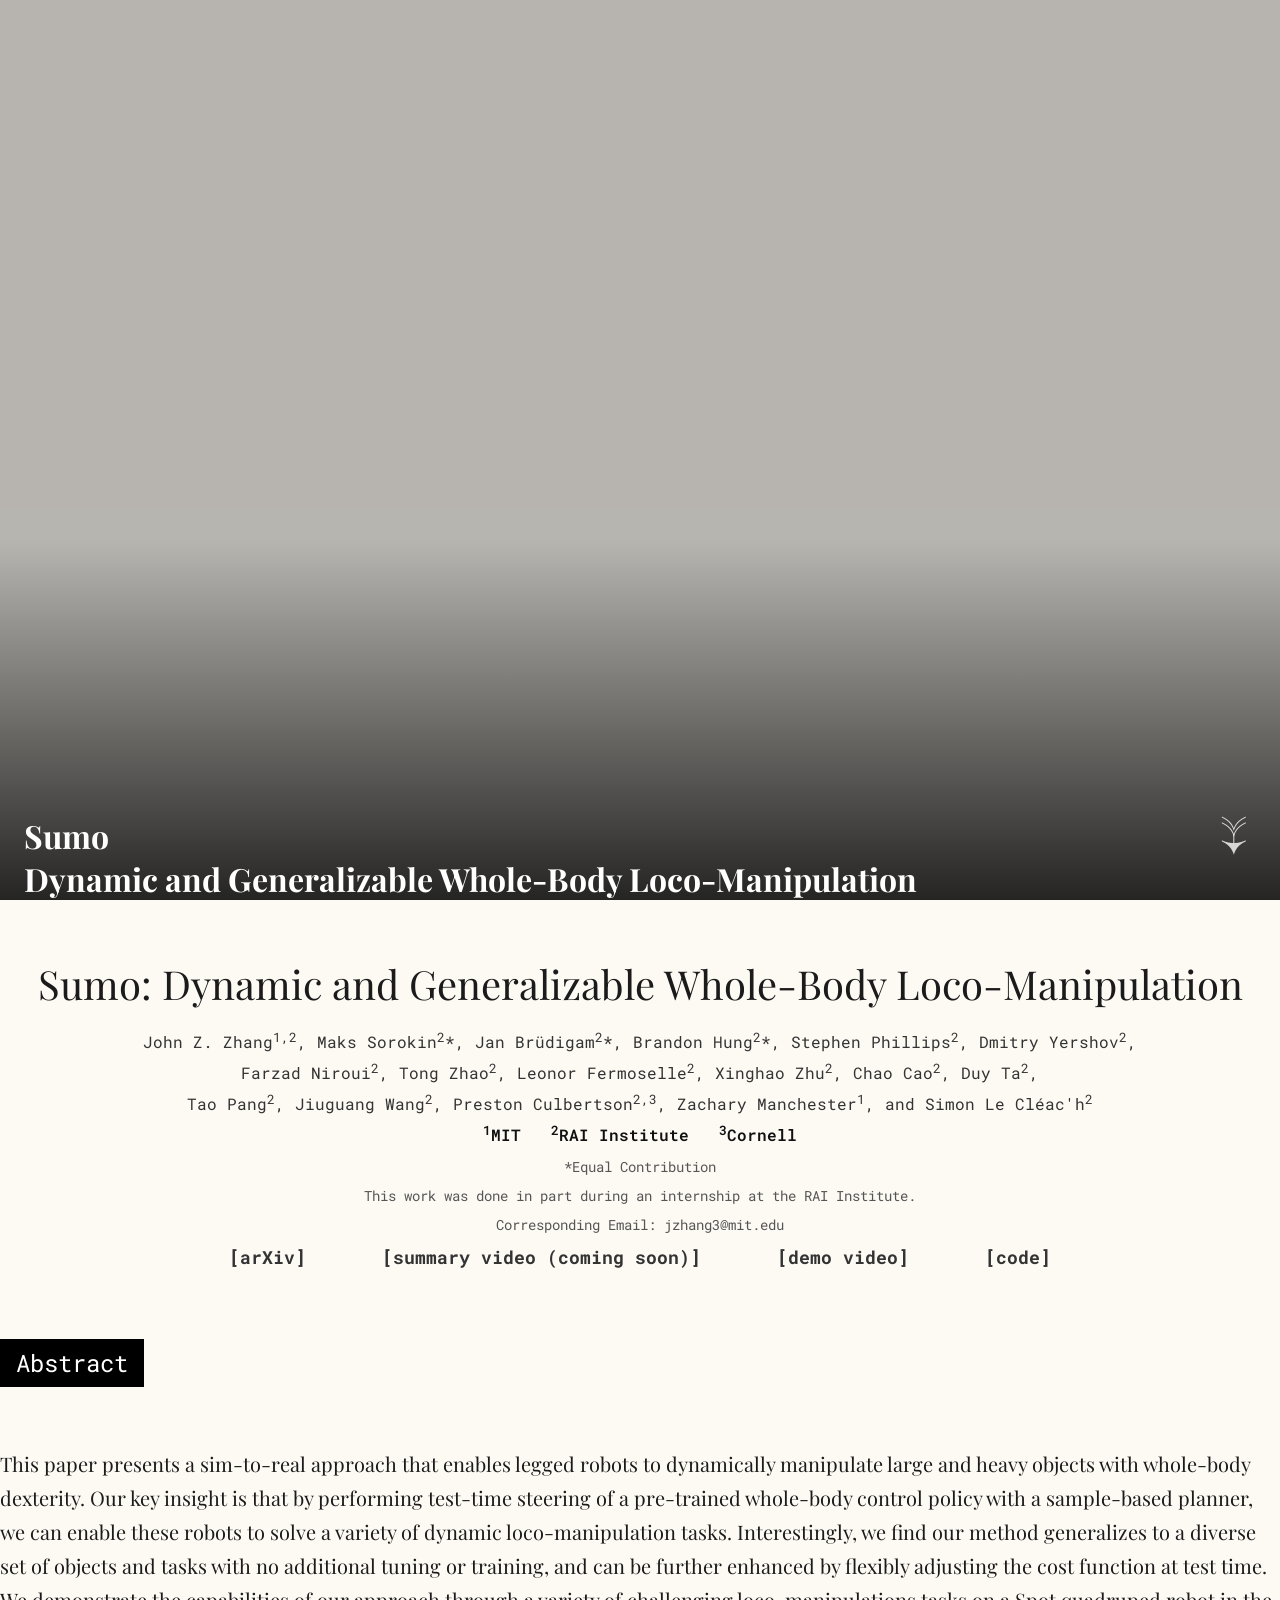
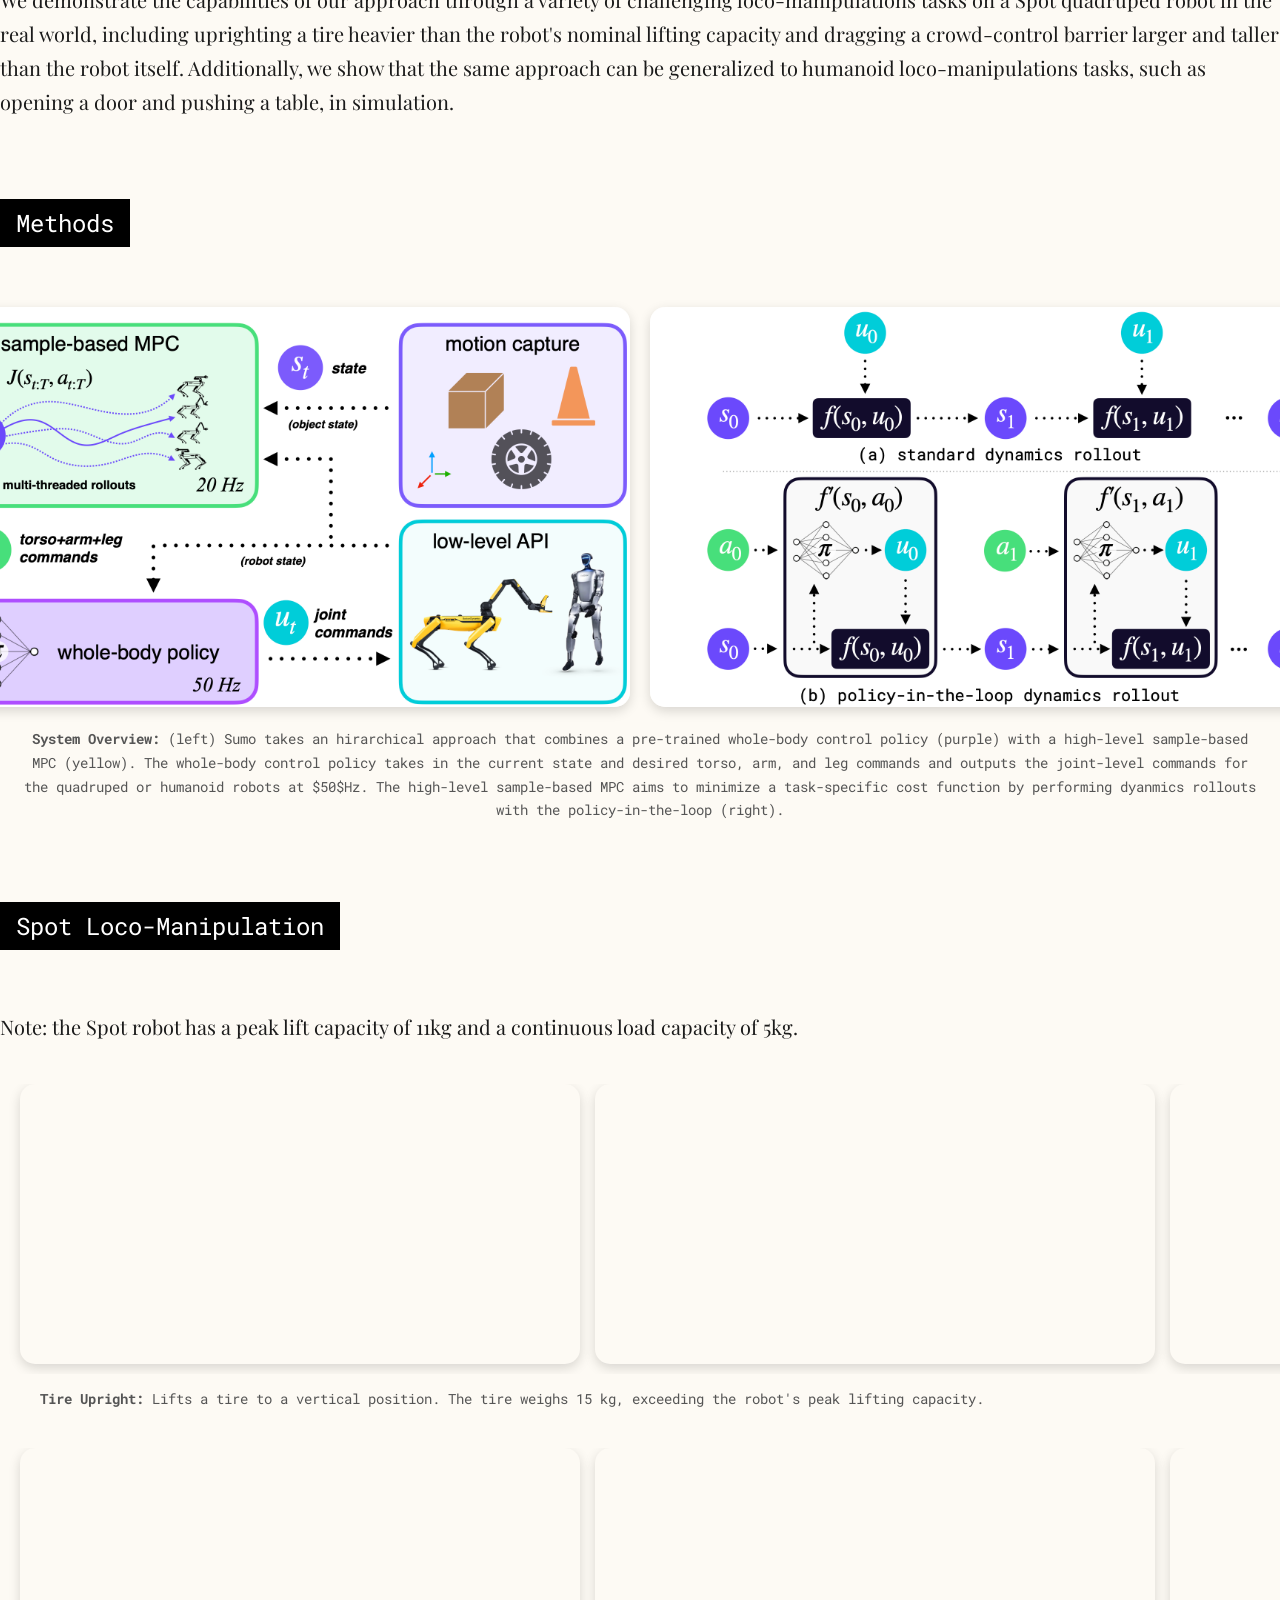
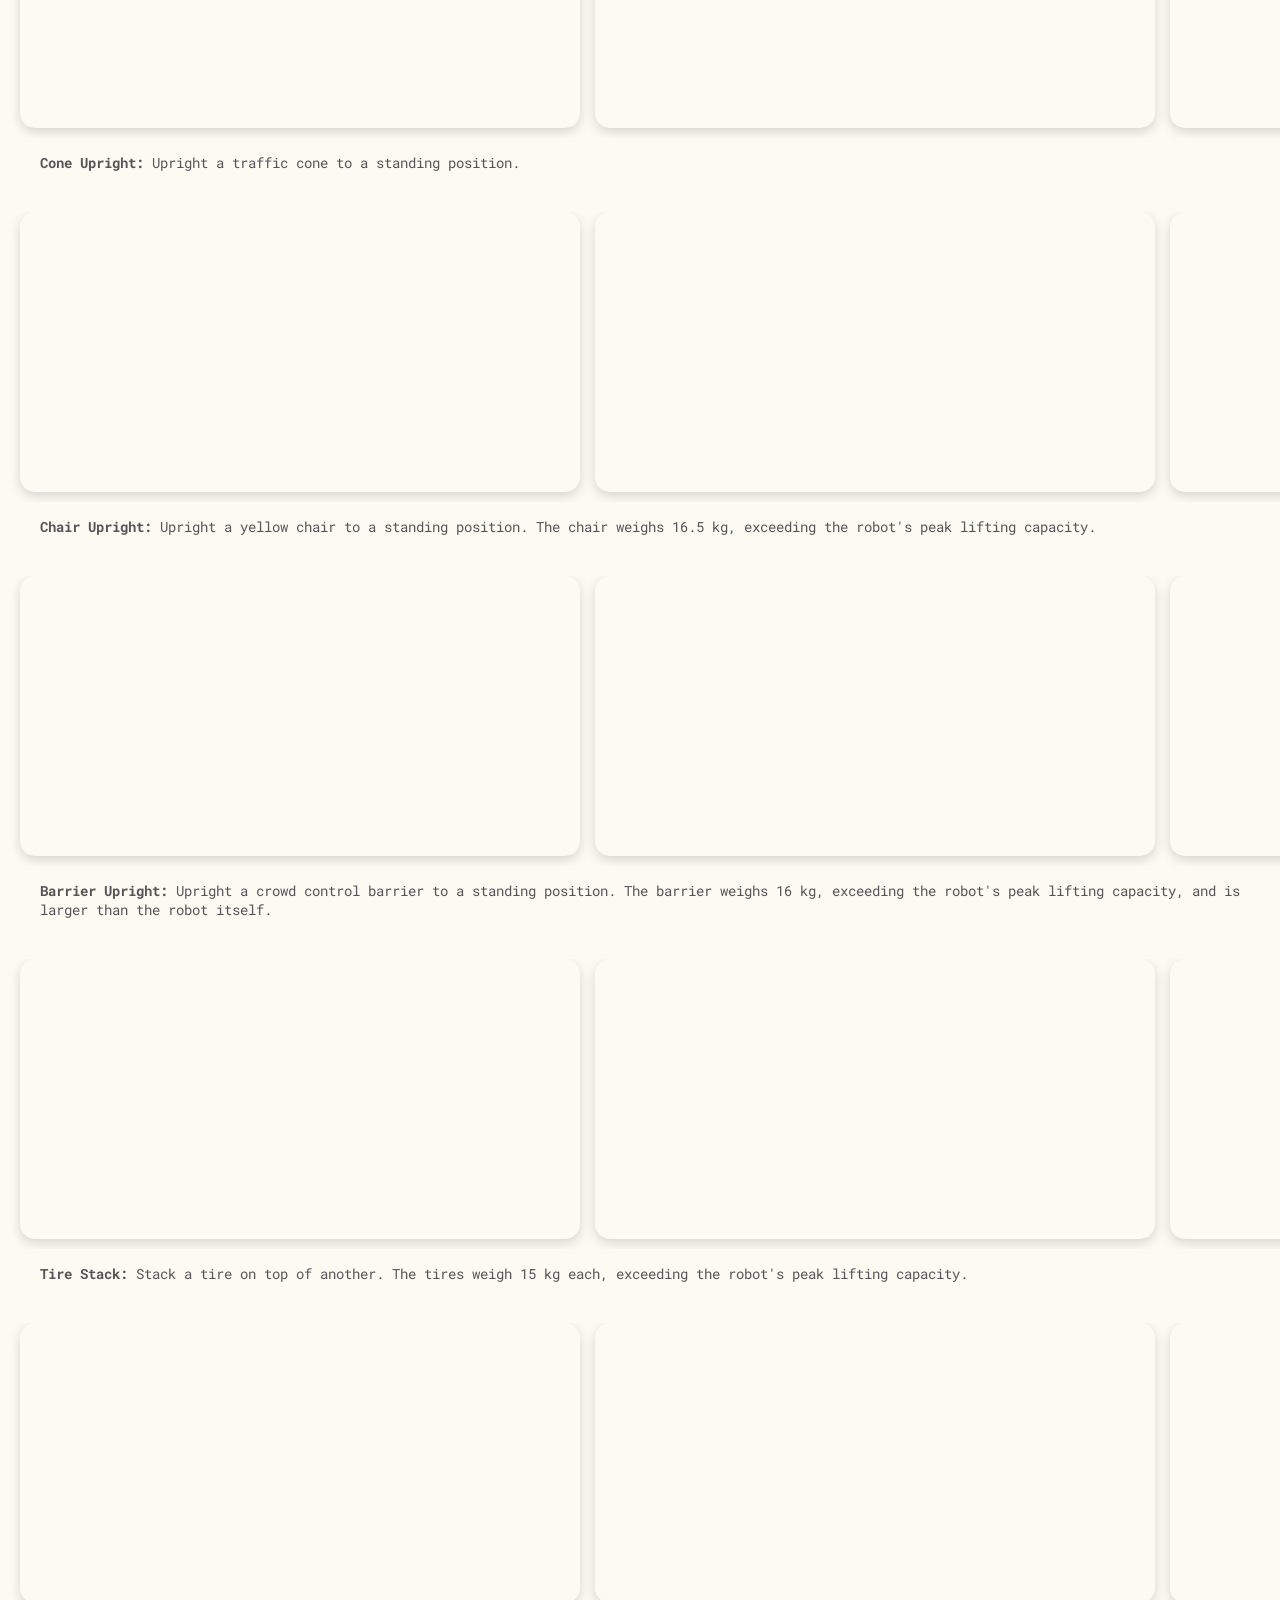
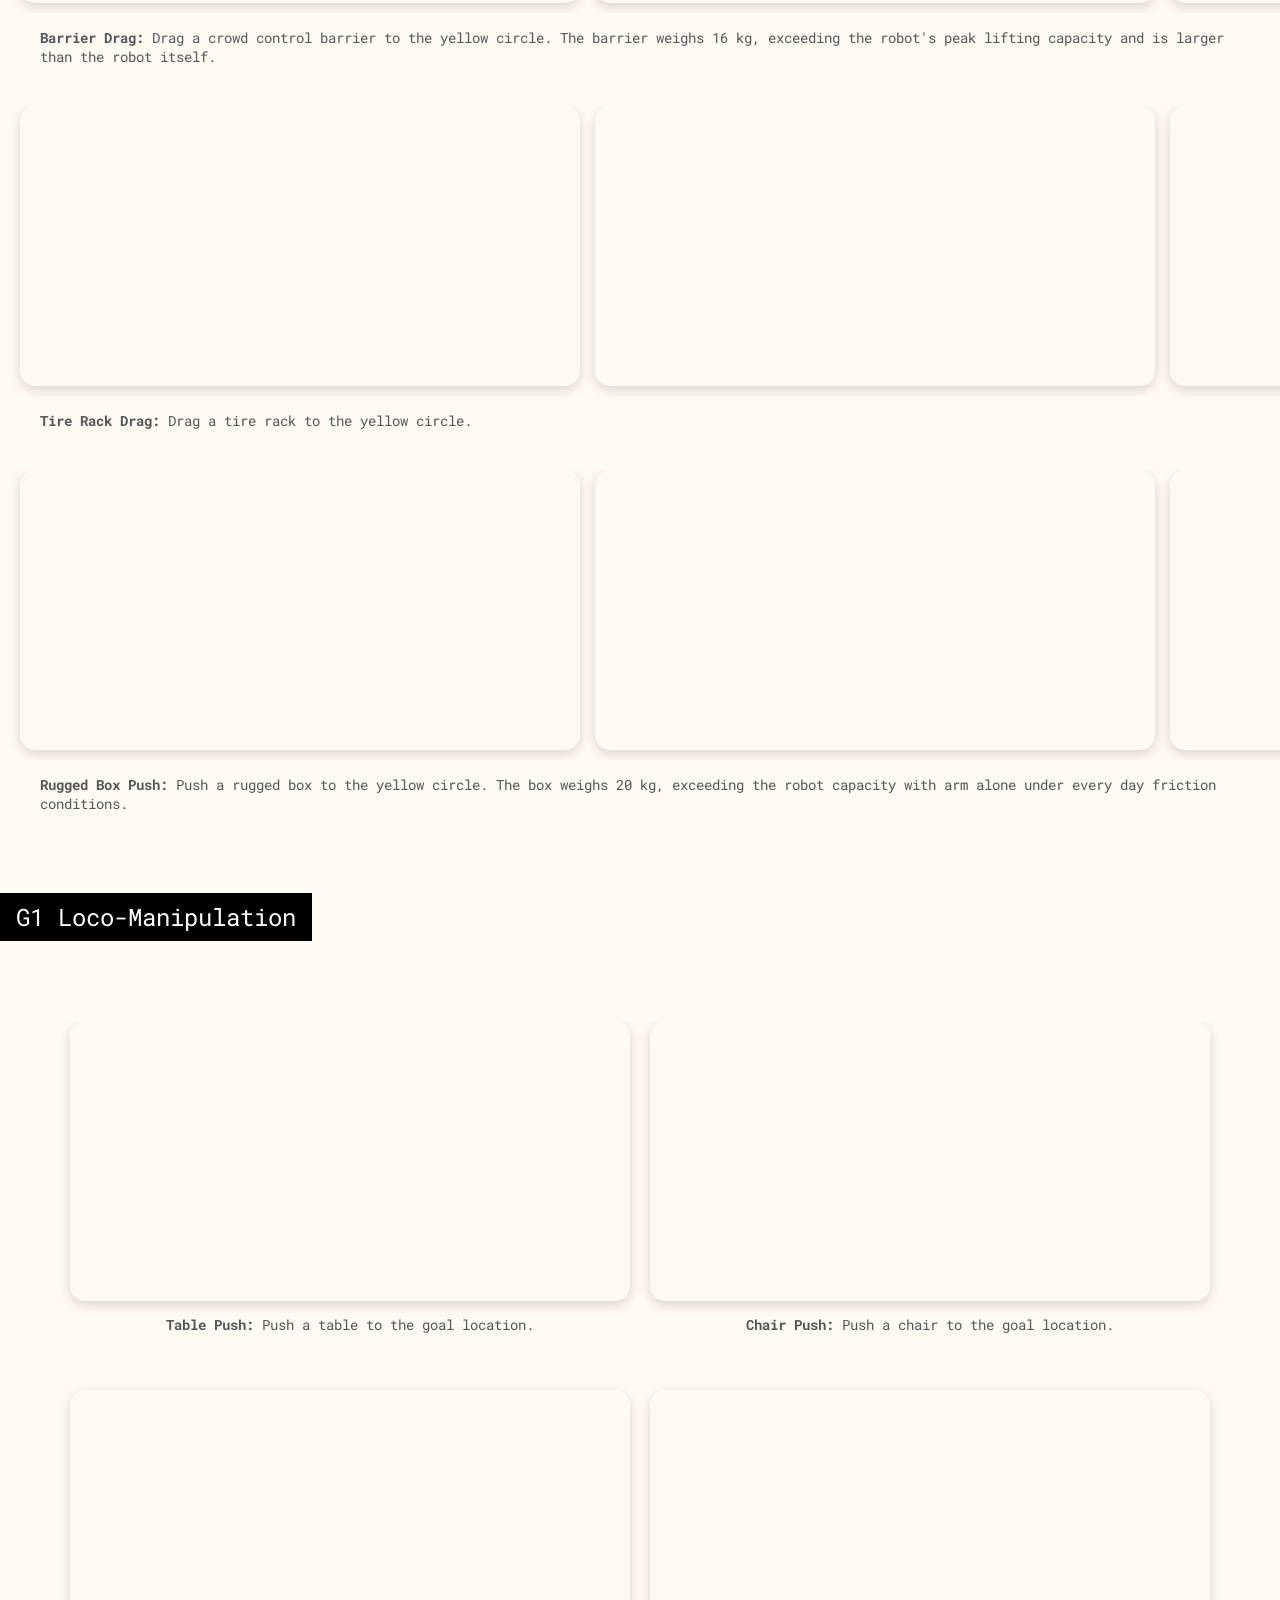
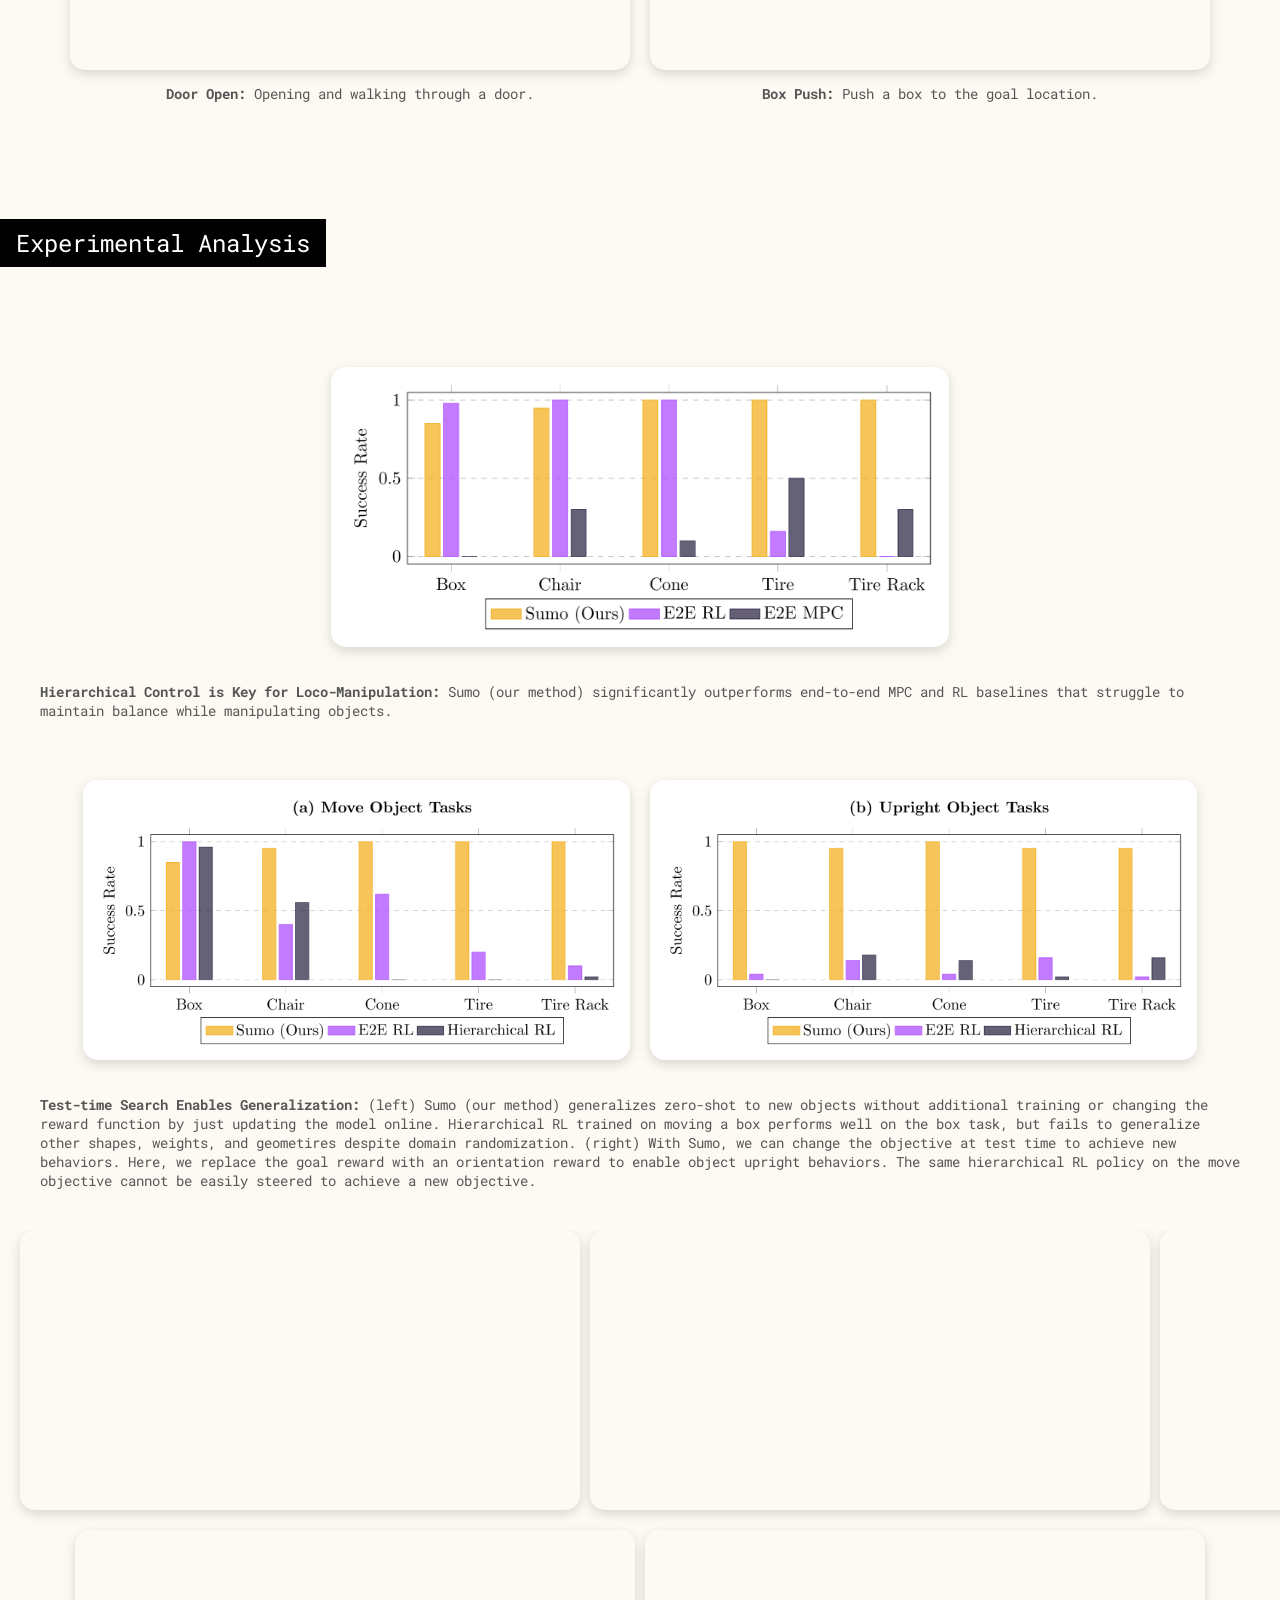
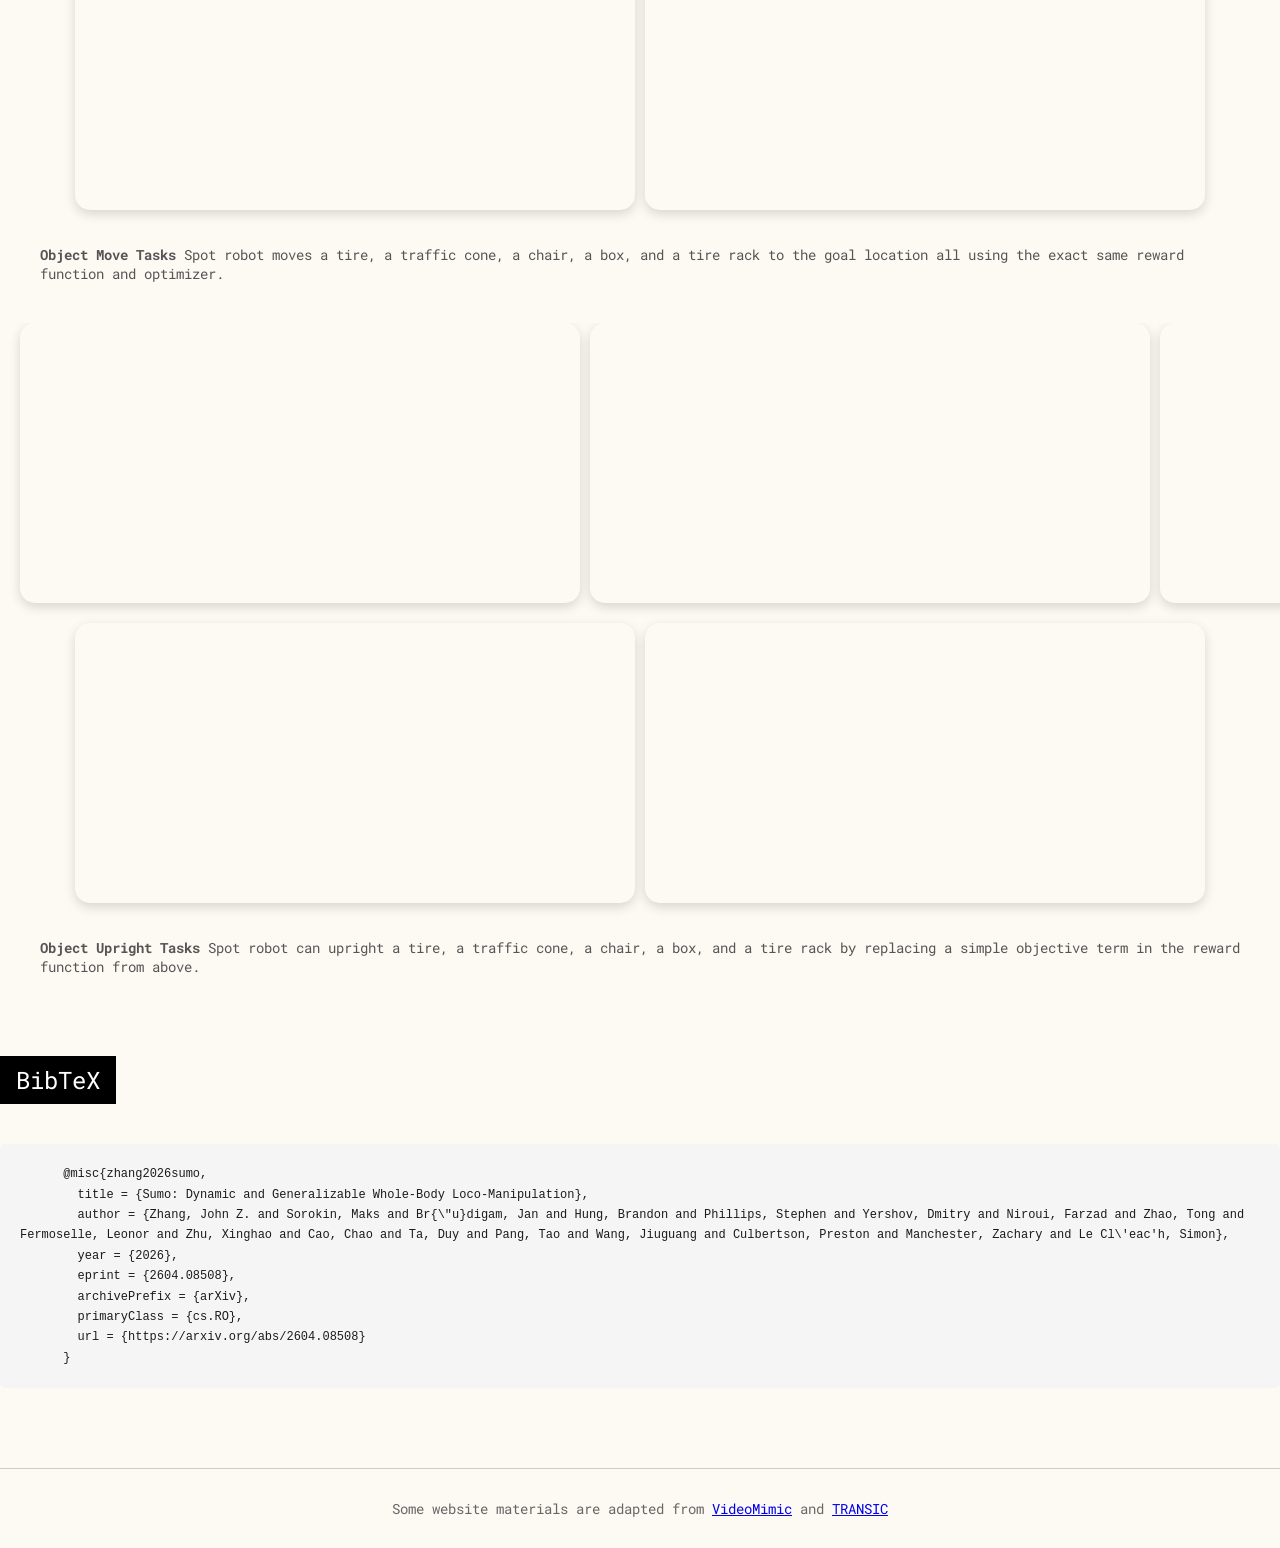
==== commit d589a4fc: "update bibtex" ====
--- a/index.html
+++ b/index.html
@@ -373,13 +373,15 @@
     <div class="tagline" id="bibtex">BibTeX</div>
     <div class="section" style="background-color: #f5f5f5; padding: 20px; border-radius: 5px;">
       <pre style="margin: 0; white-space: pre-wrap; font-family: monospace; font-size: 12px;">
-      <!-- TODO: Update with SUMO citation -->
-      @article{2025sumo,
-        title={Sumo: Dynamic and Generalizable Whole-Body Loco-Manipulation},
-        author={[Authors to be added]},
-        journal={[Journal/Conference to be added]},
-        year={2025}
-        }</pre>
+      @misc{zhang2026sumo,
+        title = {Sumo: Dynamic and Generalizable Whole-Body Loco-Manipulation},
+        author = {Zhang, John Z. and Sorokin, Maks and Br{\"u}digam, Jan and Hung, Brandon and Phillips, Stephen and Yershov, Dmitry and Niroui, Farzad and Zhao, Tong and Fermoselle, Leonor and Zhu, Xinghao and Cao, Chao and Ta, Duy and Pang, Tao and Wang, Jiuguang and Culbertson, Preston and Manchester, Zachary and Le Cl\'eac'h, Simon},
+        year = {2026},
+        eprint = {2604.08508},
+        archivePrefix = {arXiv},
+        primaryClass = {cs.RO},
+        url = {https://arxiv.org/abs/2604.08508}
+      }</pre>
     </div>
     
     <!-- End of main content -->
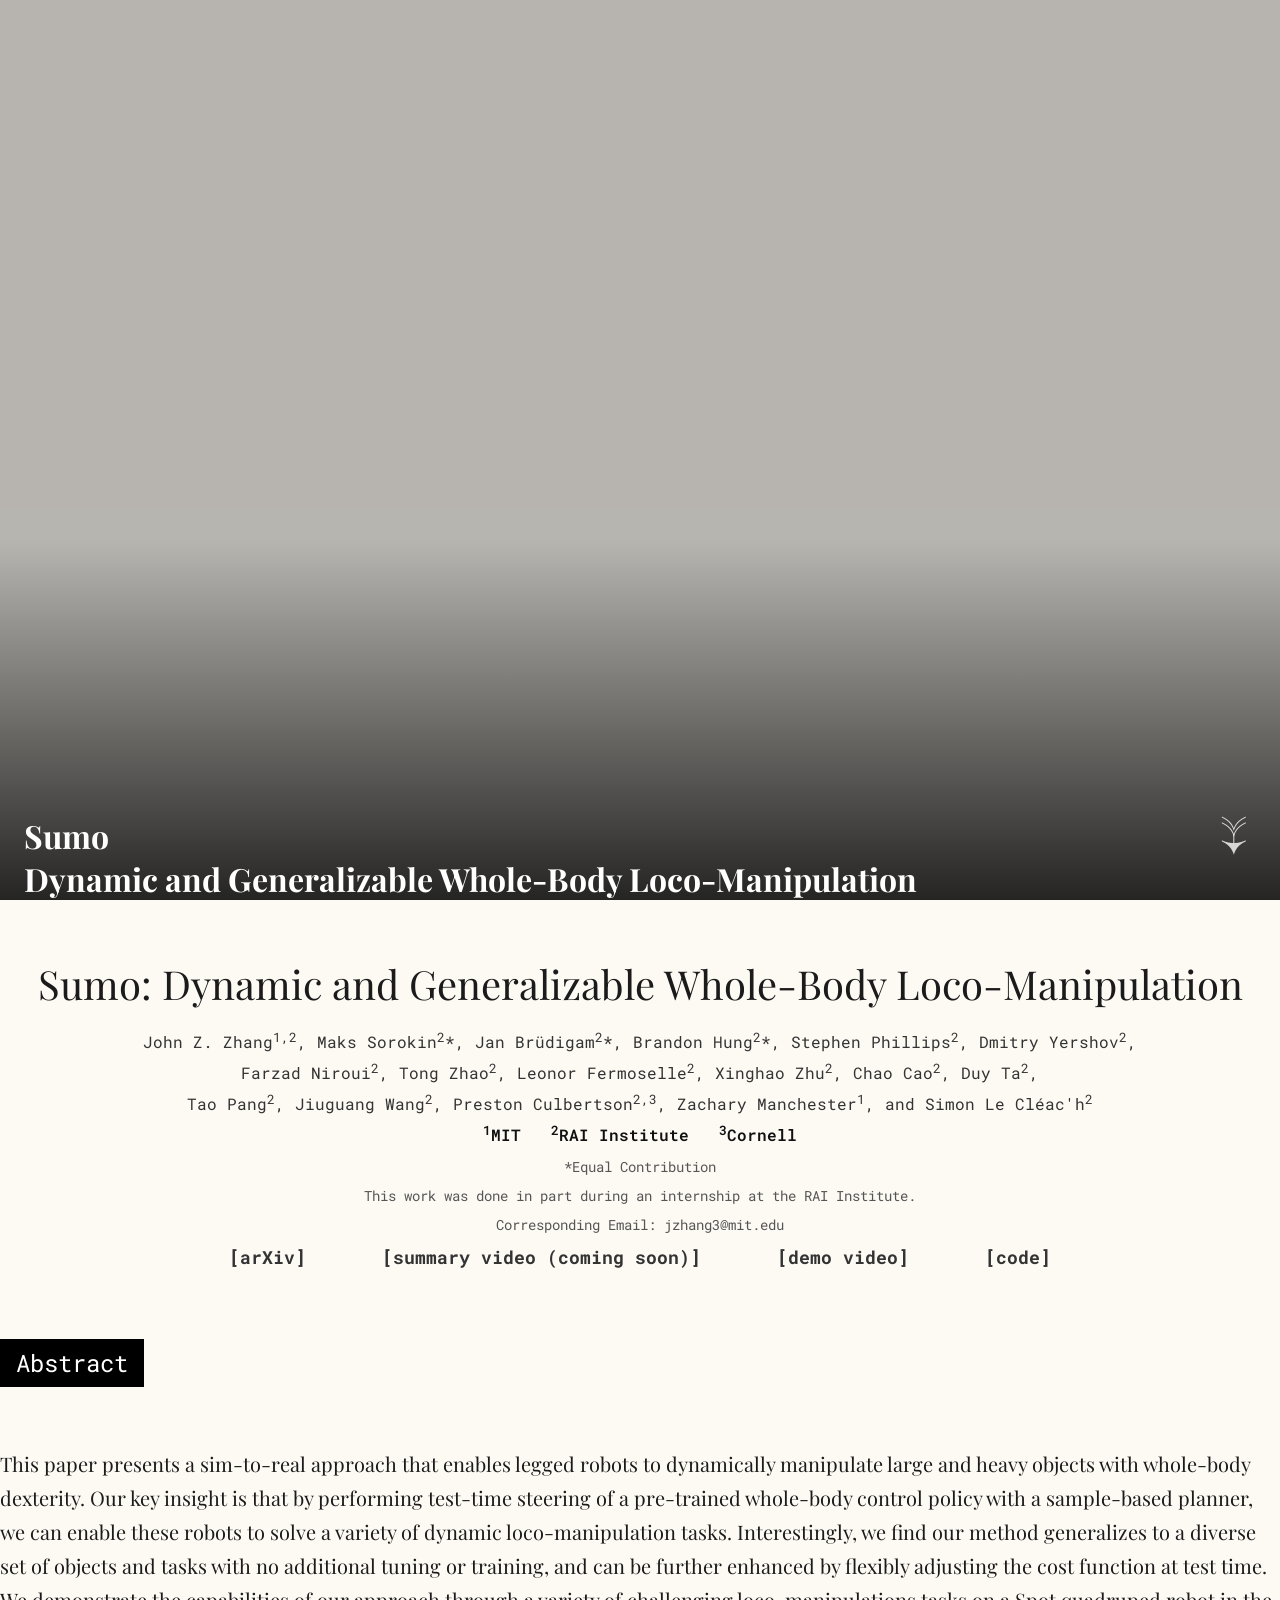
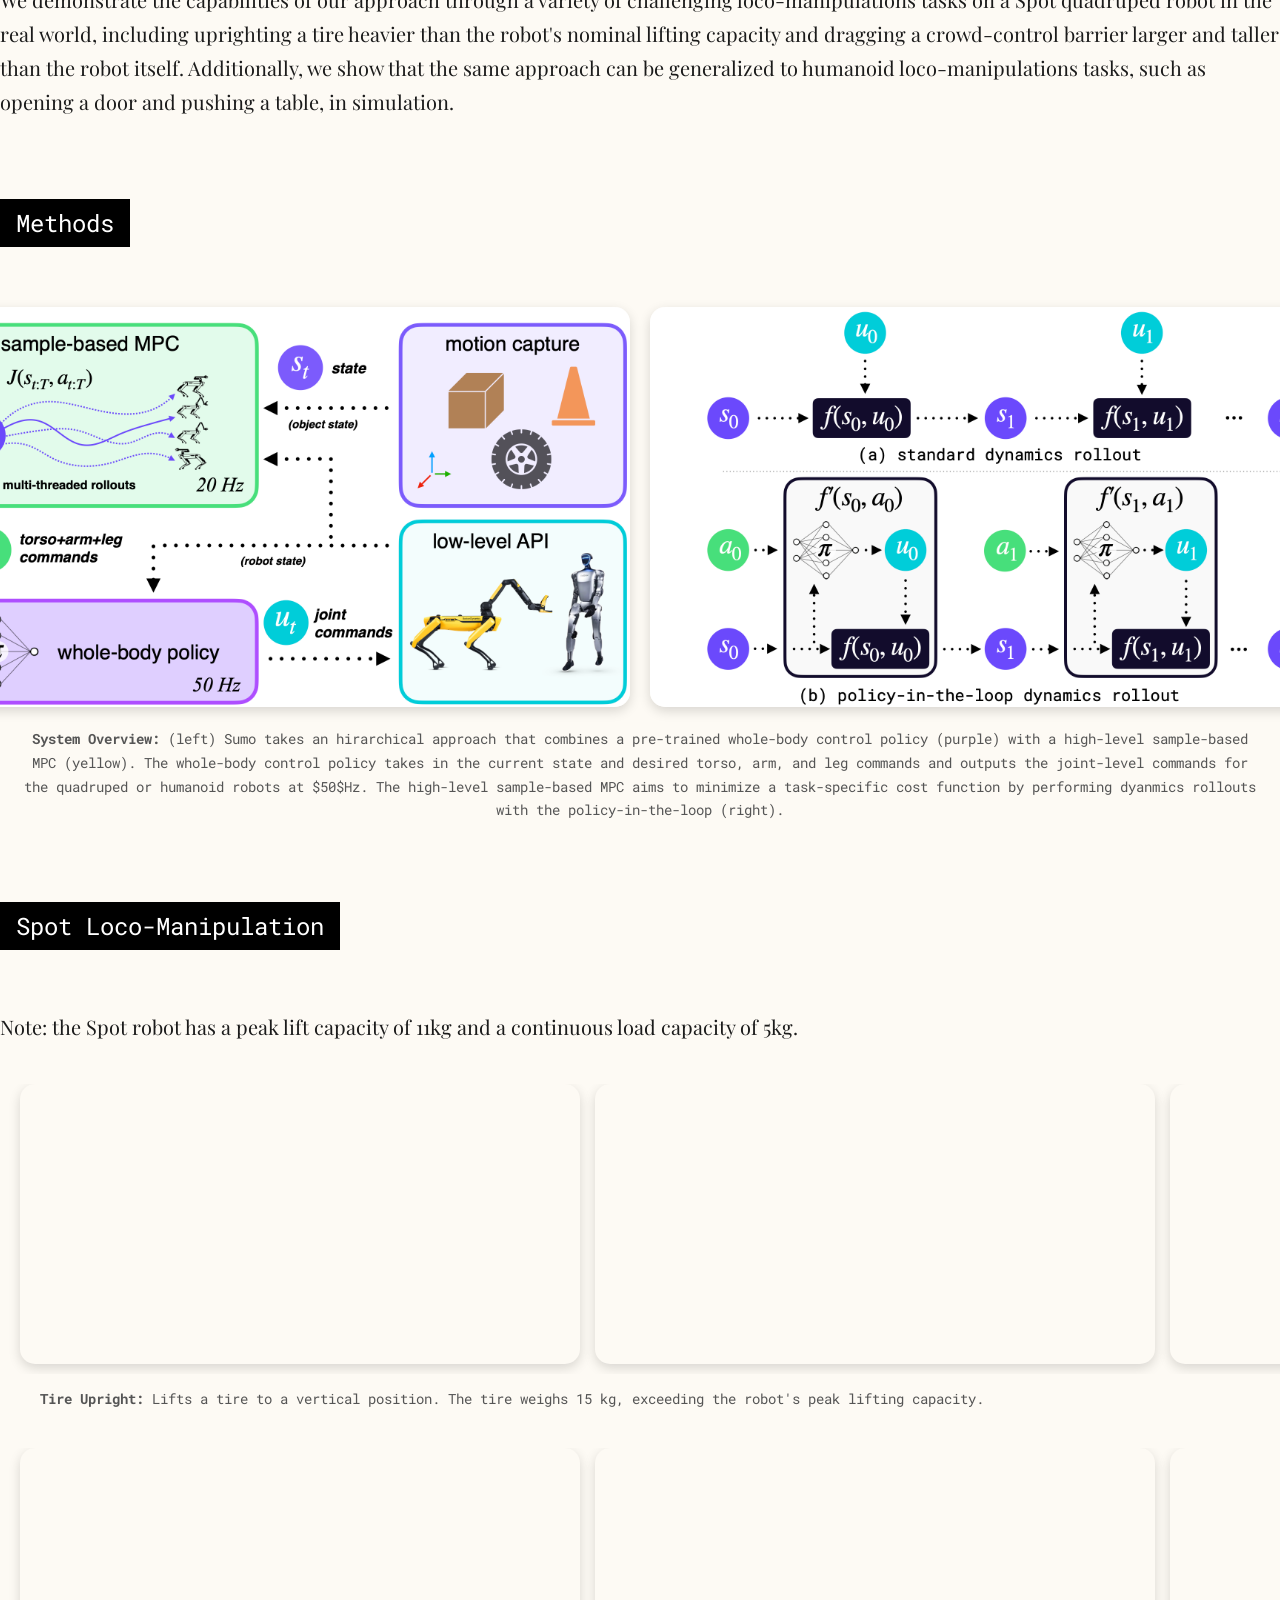
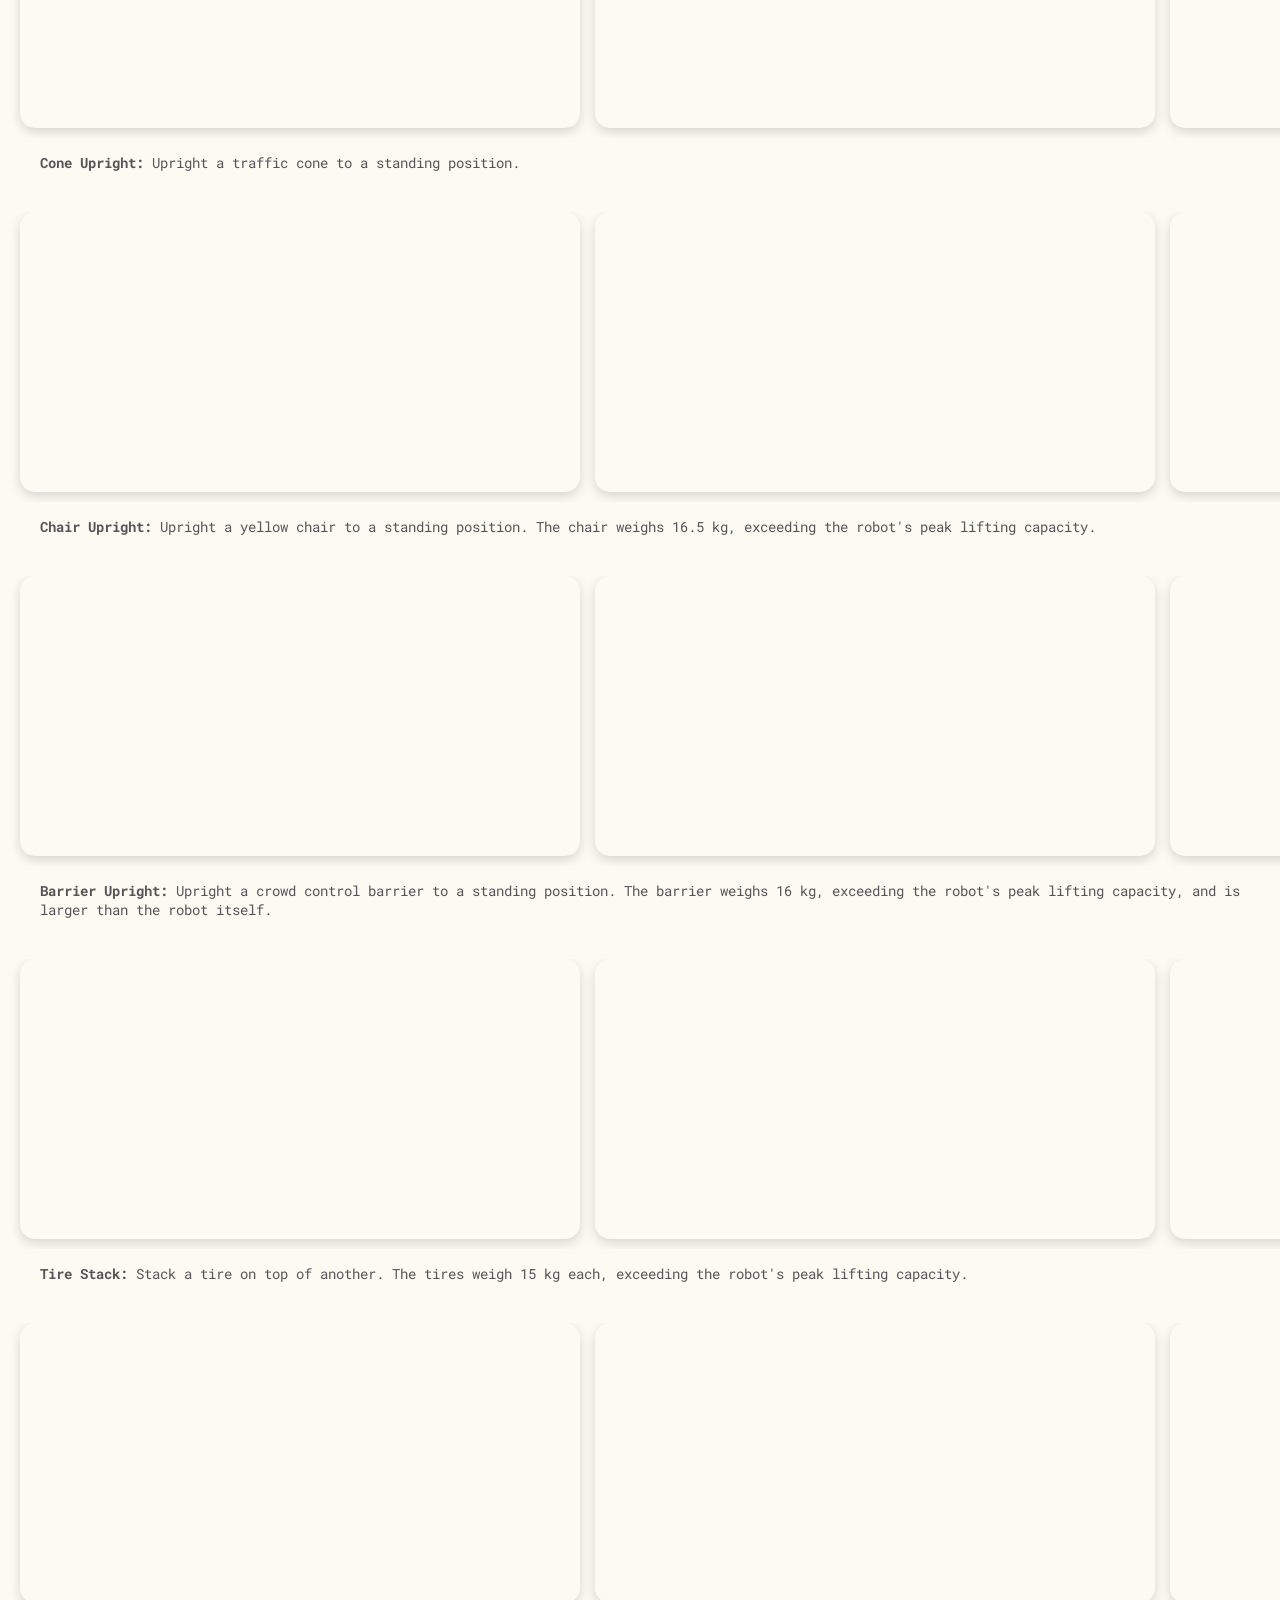
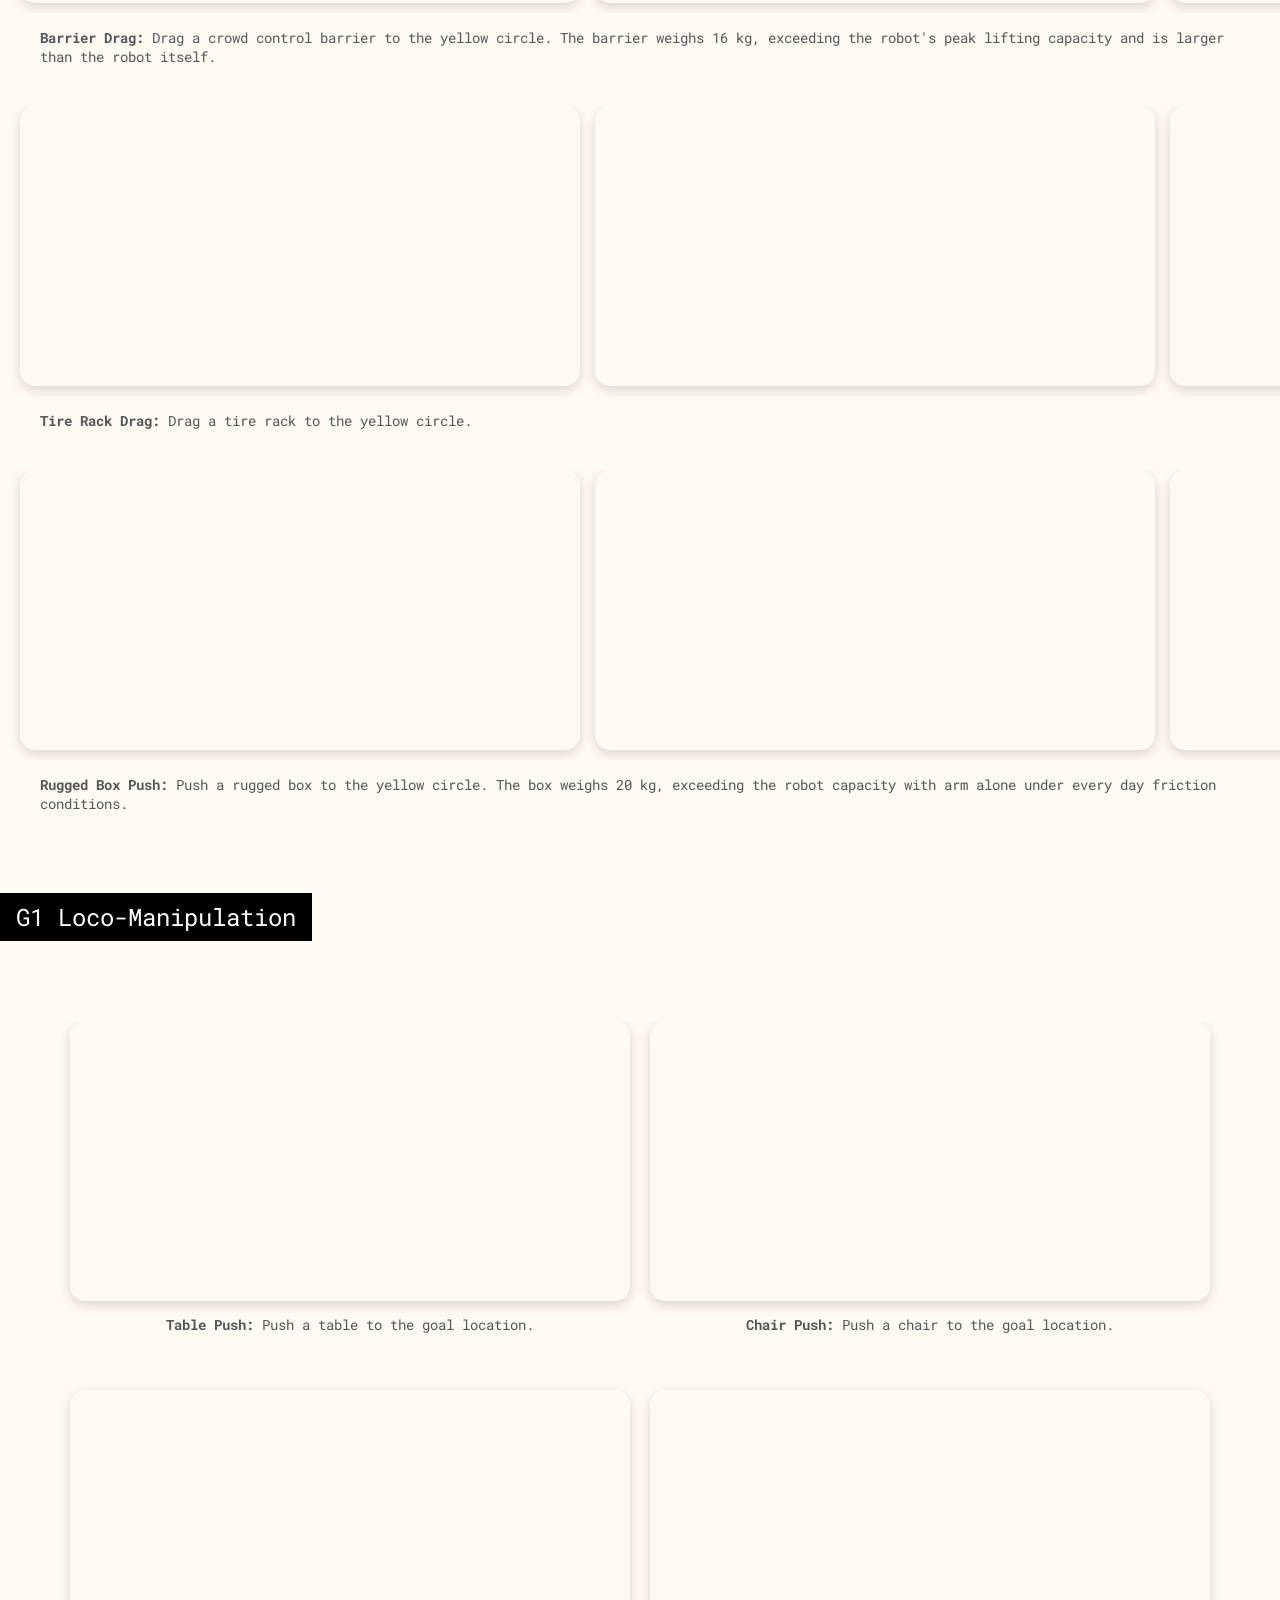
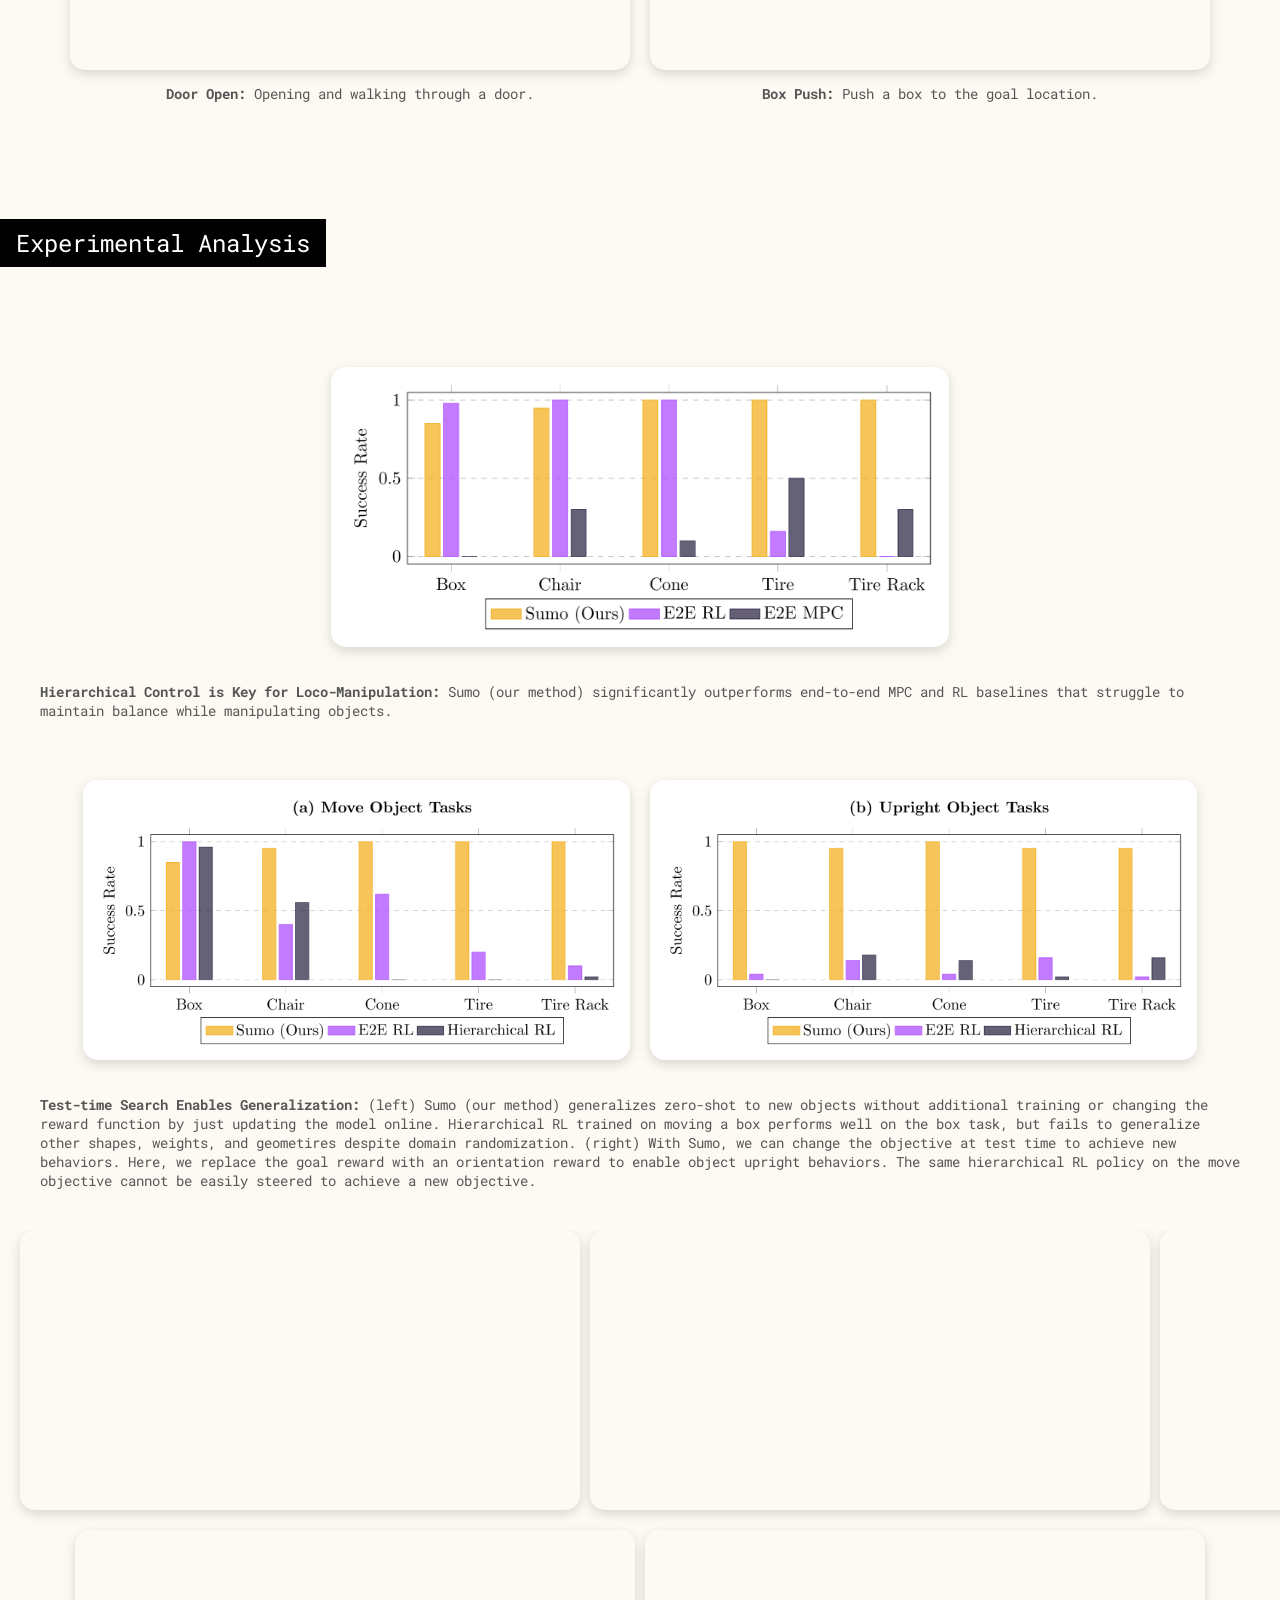
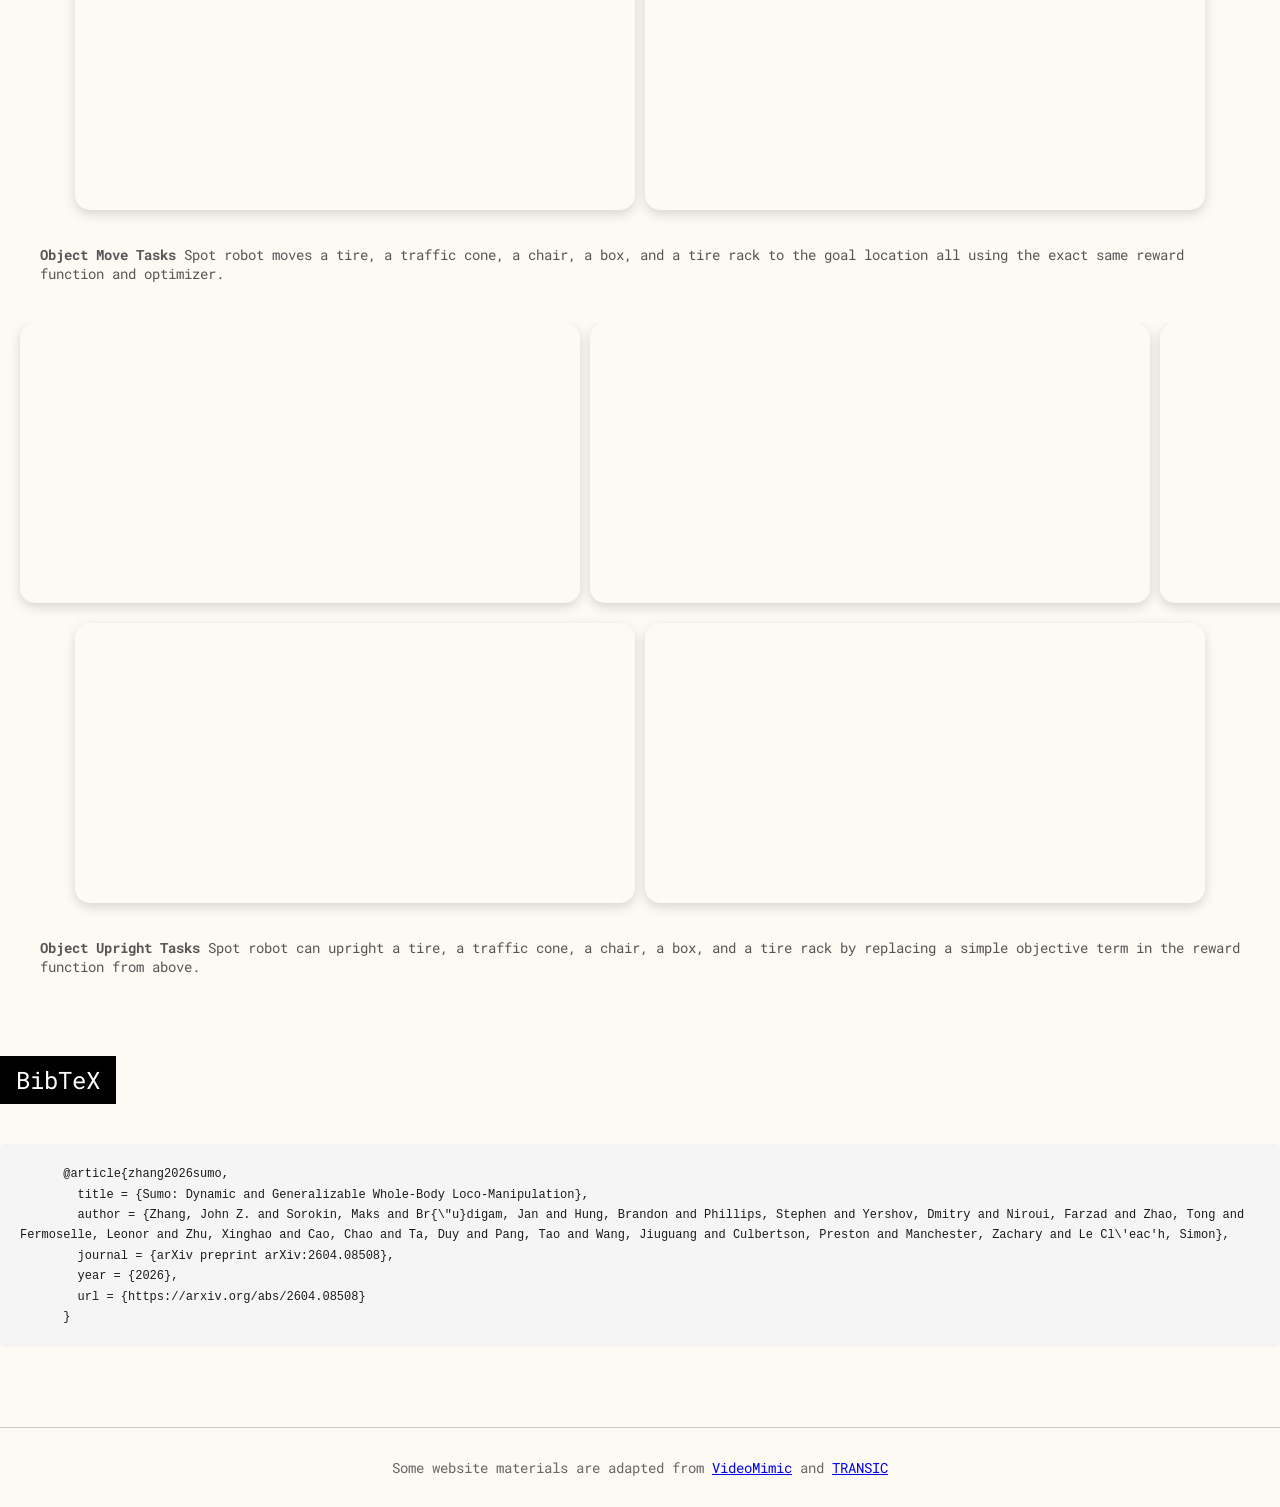
==== commit ba4aaeb8: "Update website citation" ====
--- a/index.html
+++ b/index.html
@@ -373,13 +373,11 @@
     <div class="tagline" id="bibtex">BibTeX</div>
     <div class="section" style="background-color: #f5f5f5; padding: 20px; border-radius: 5px;">
       <pre style="margin: 0; white-space: pre-wrap; font-family: monospace; font-size: 12px;">
-      @misc{zhang2026sumo,
+      @article{zhang2026sumo,
         title = {Sumo: Dynamic and Generalizable Whole-Body Loco-Manipulation},
         author = {Zhang, John Z. and Sorokin, Maks and Br{\"u}digam, Jan and Hung, Brandon and Phillips, Stephen and Yershov, Dmitry and Niroui, Farzad and Zhao, Tong and Fermoselle, Leonor and Zhu, Xinghao and Cao, Chao and Ta, Duy and Pang, Tao and Wang, Jiuguang and Culbertson, Preston and Manchester, Zachary and Le Cl\'eac'h, Simon},
+        journal = {arXiv preprint arXiv:2604.08508},
         year = {2026},
-        eprint = {2604.08508},
-        archivePrefix = {arXiv},
-        primaryClass = {cs.RO},
         url = {https://arxiv.org/abs/2604.08508}
       }</pre>
     </div>
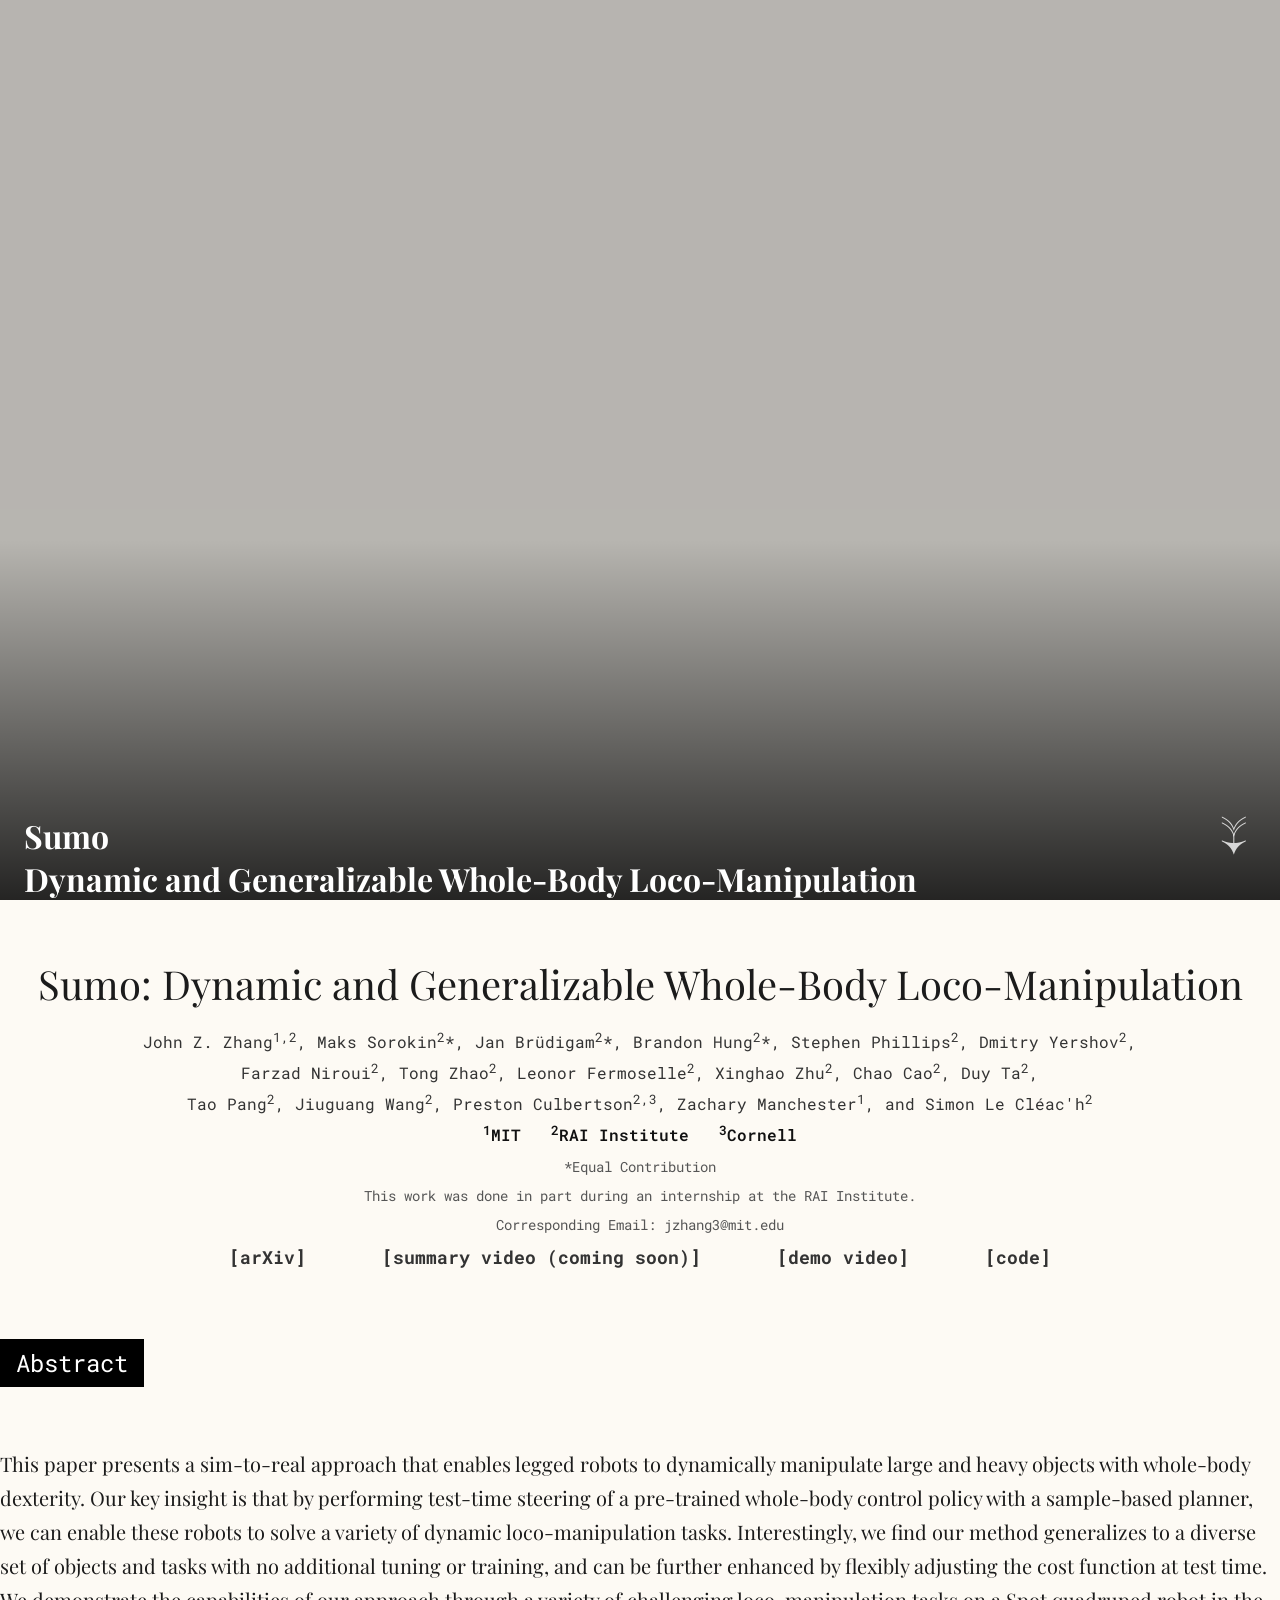
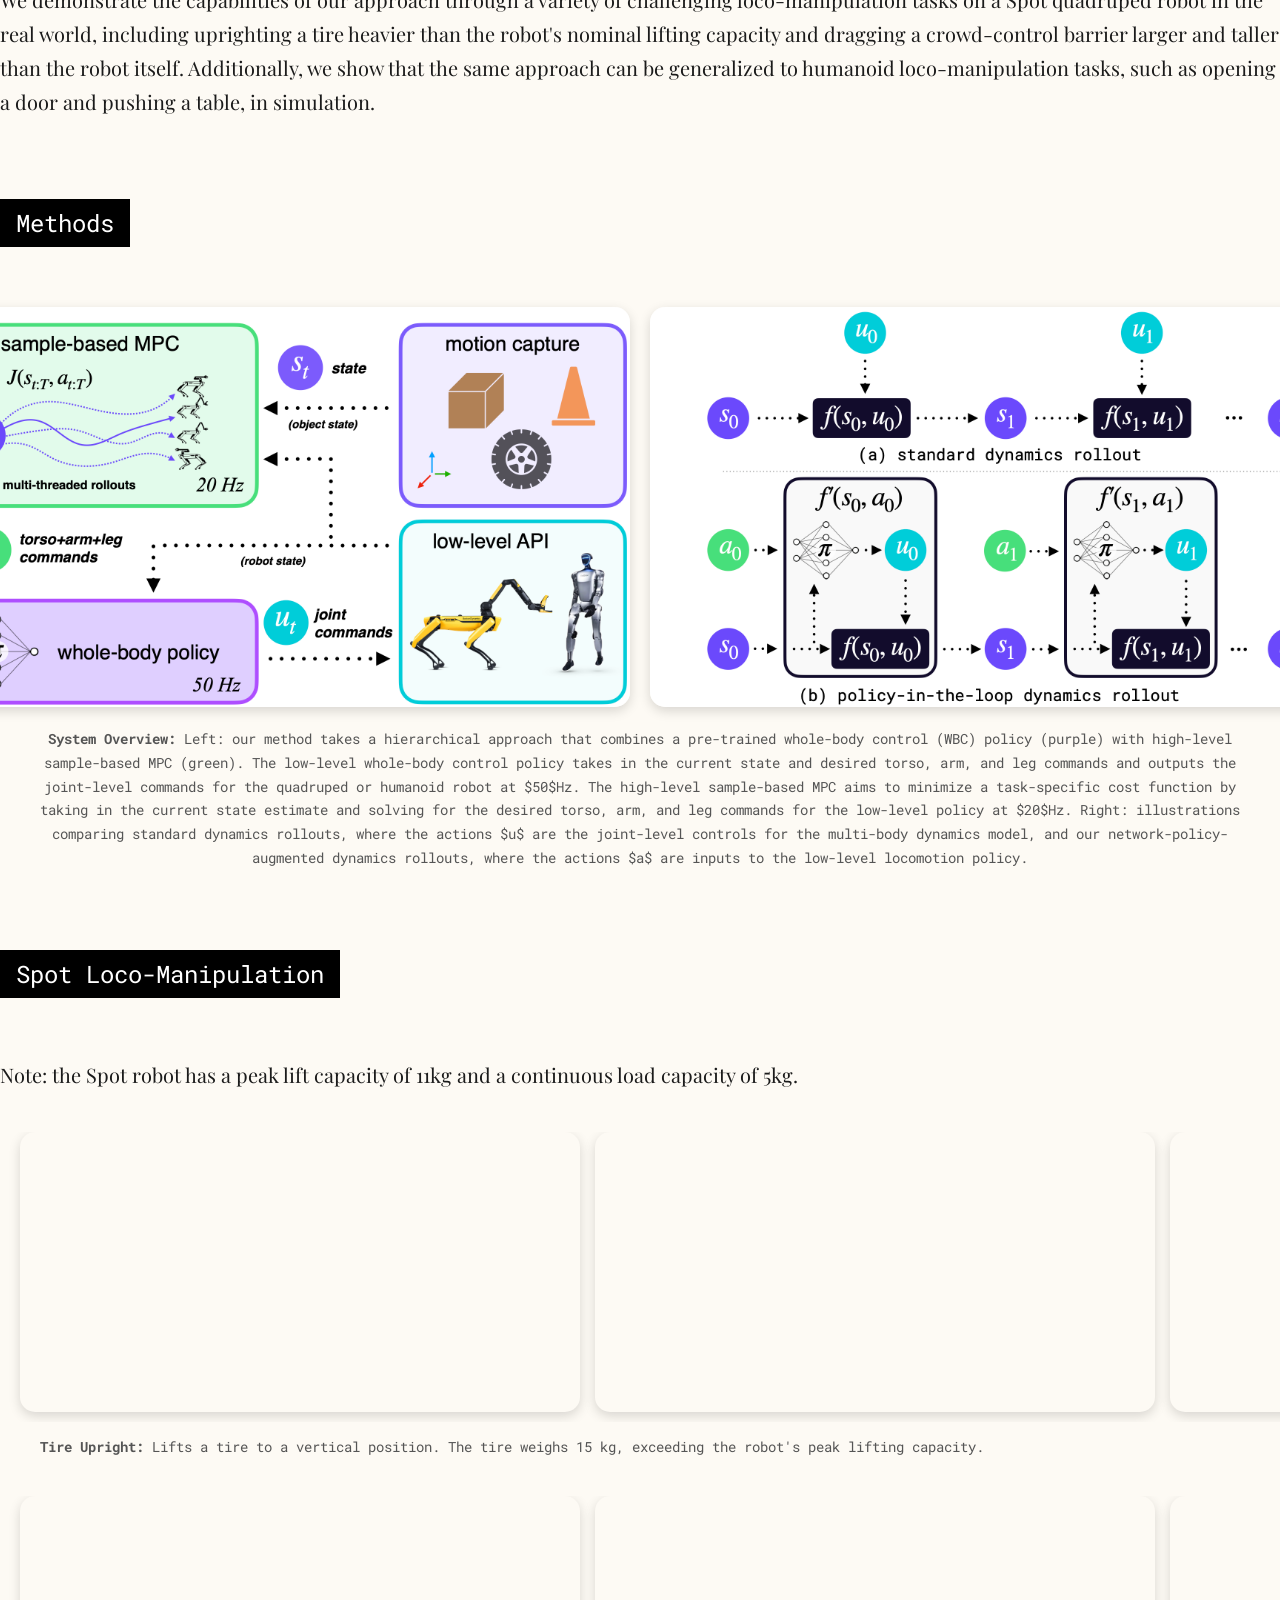
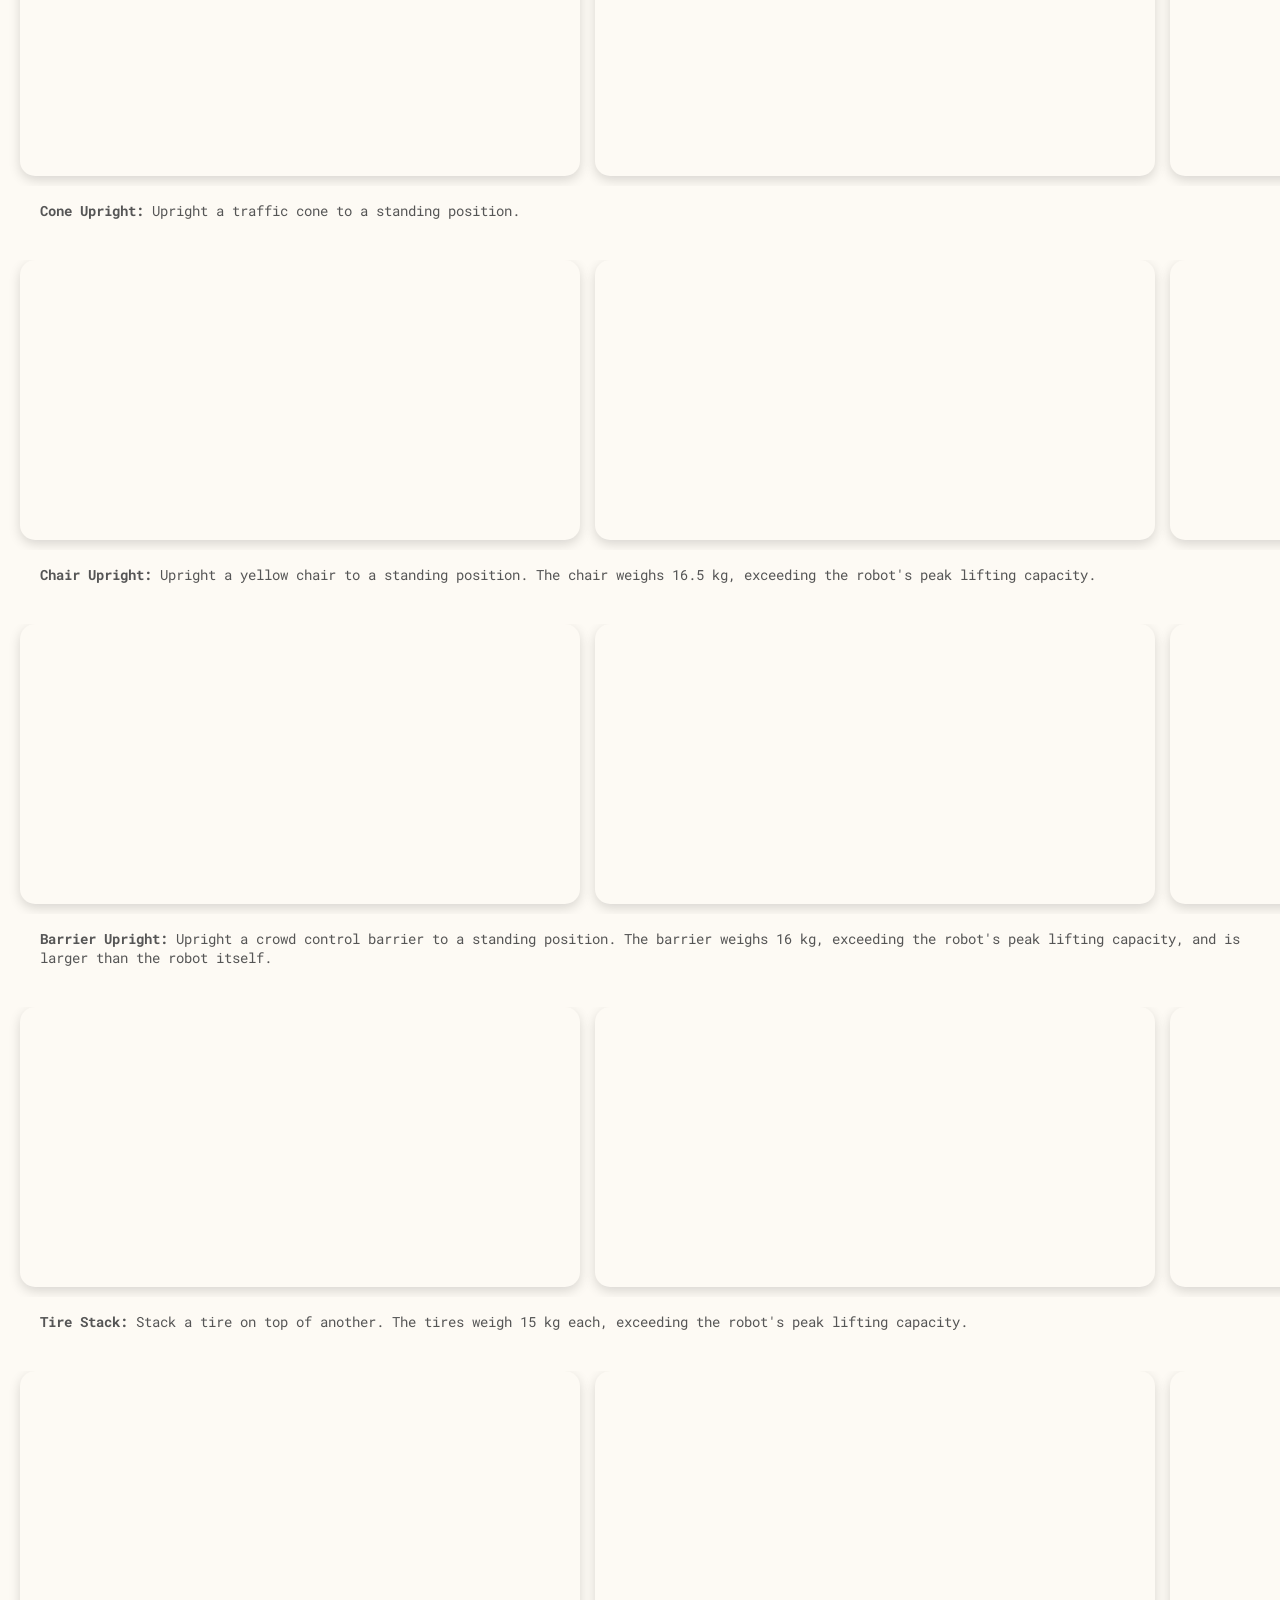
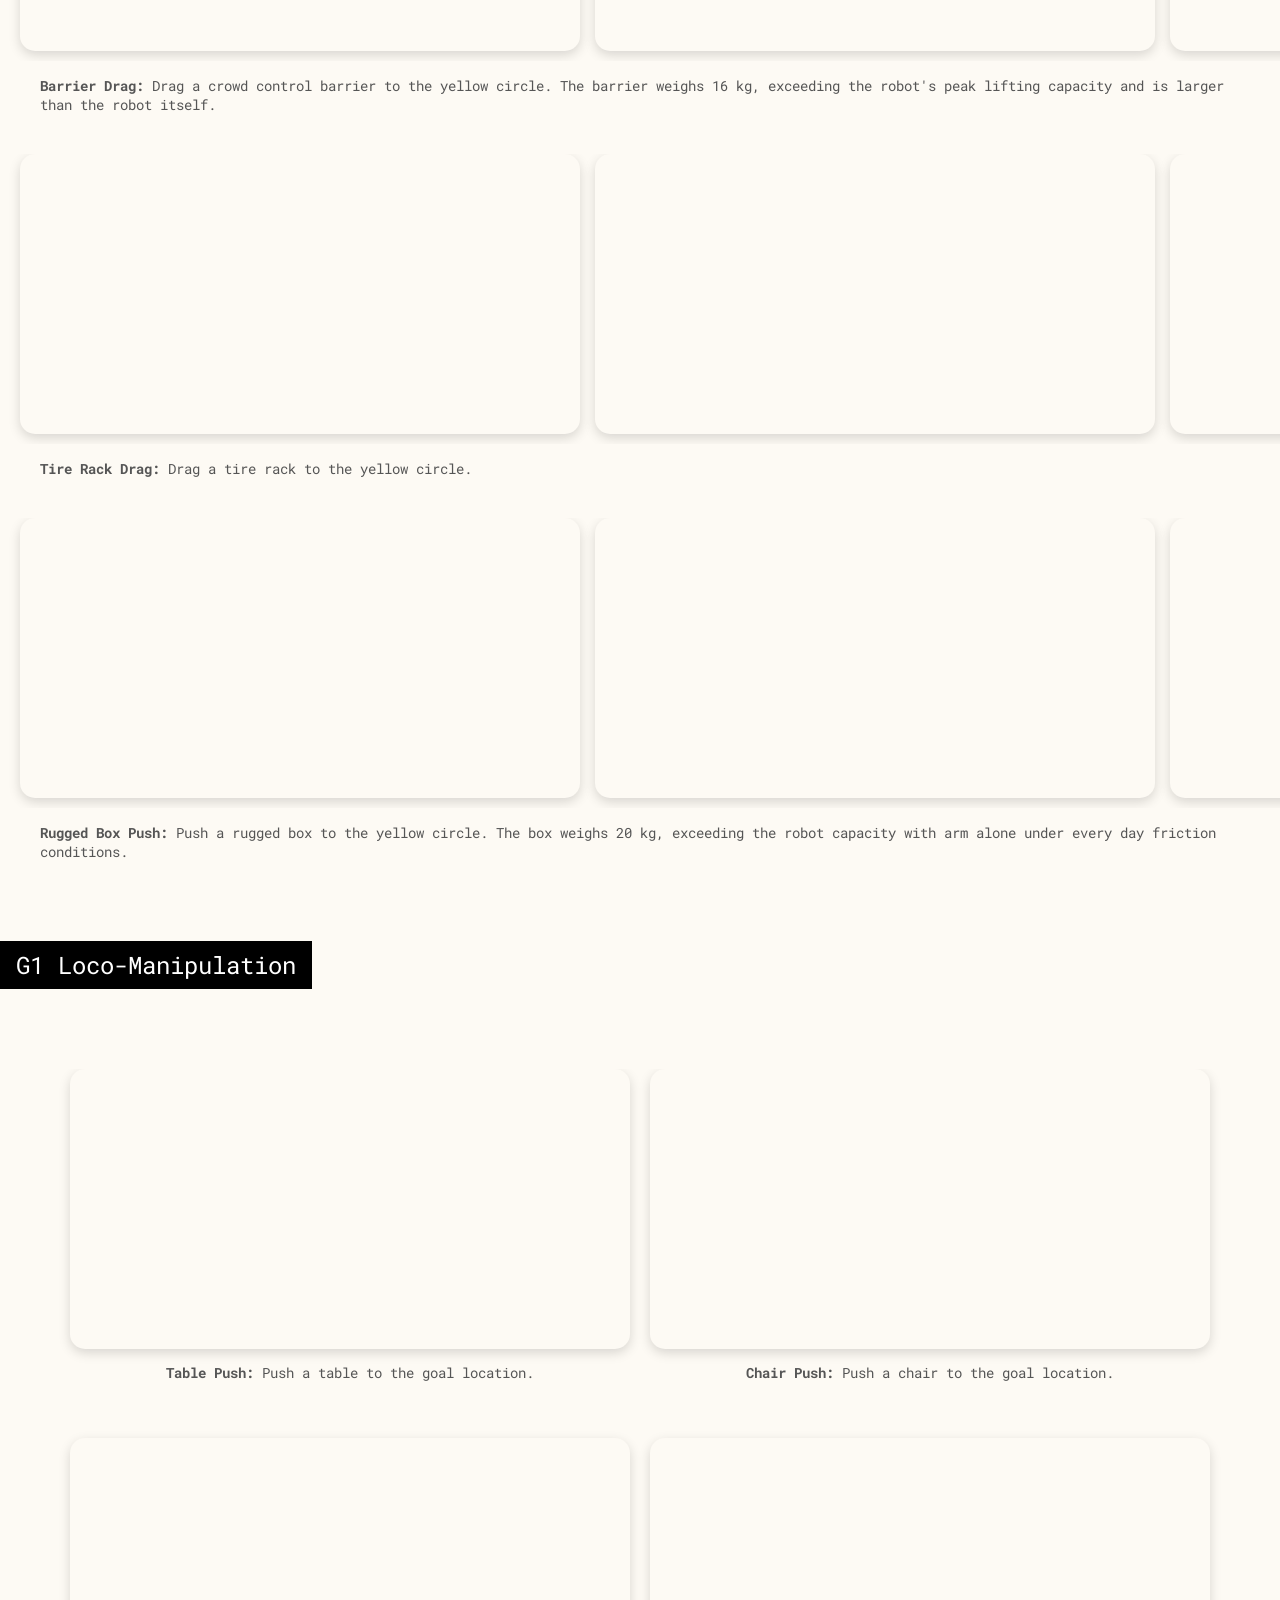
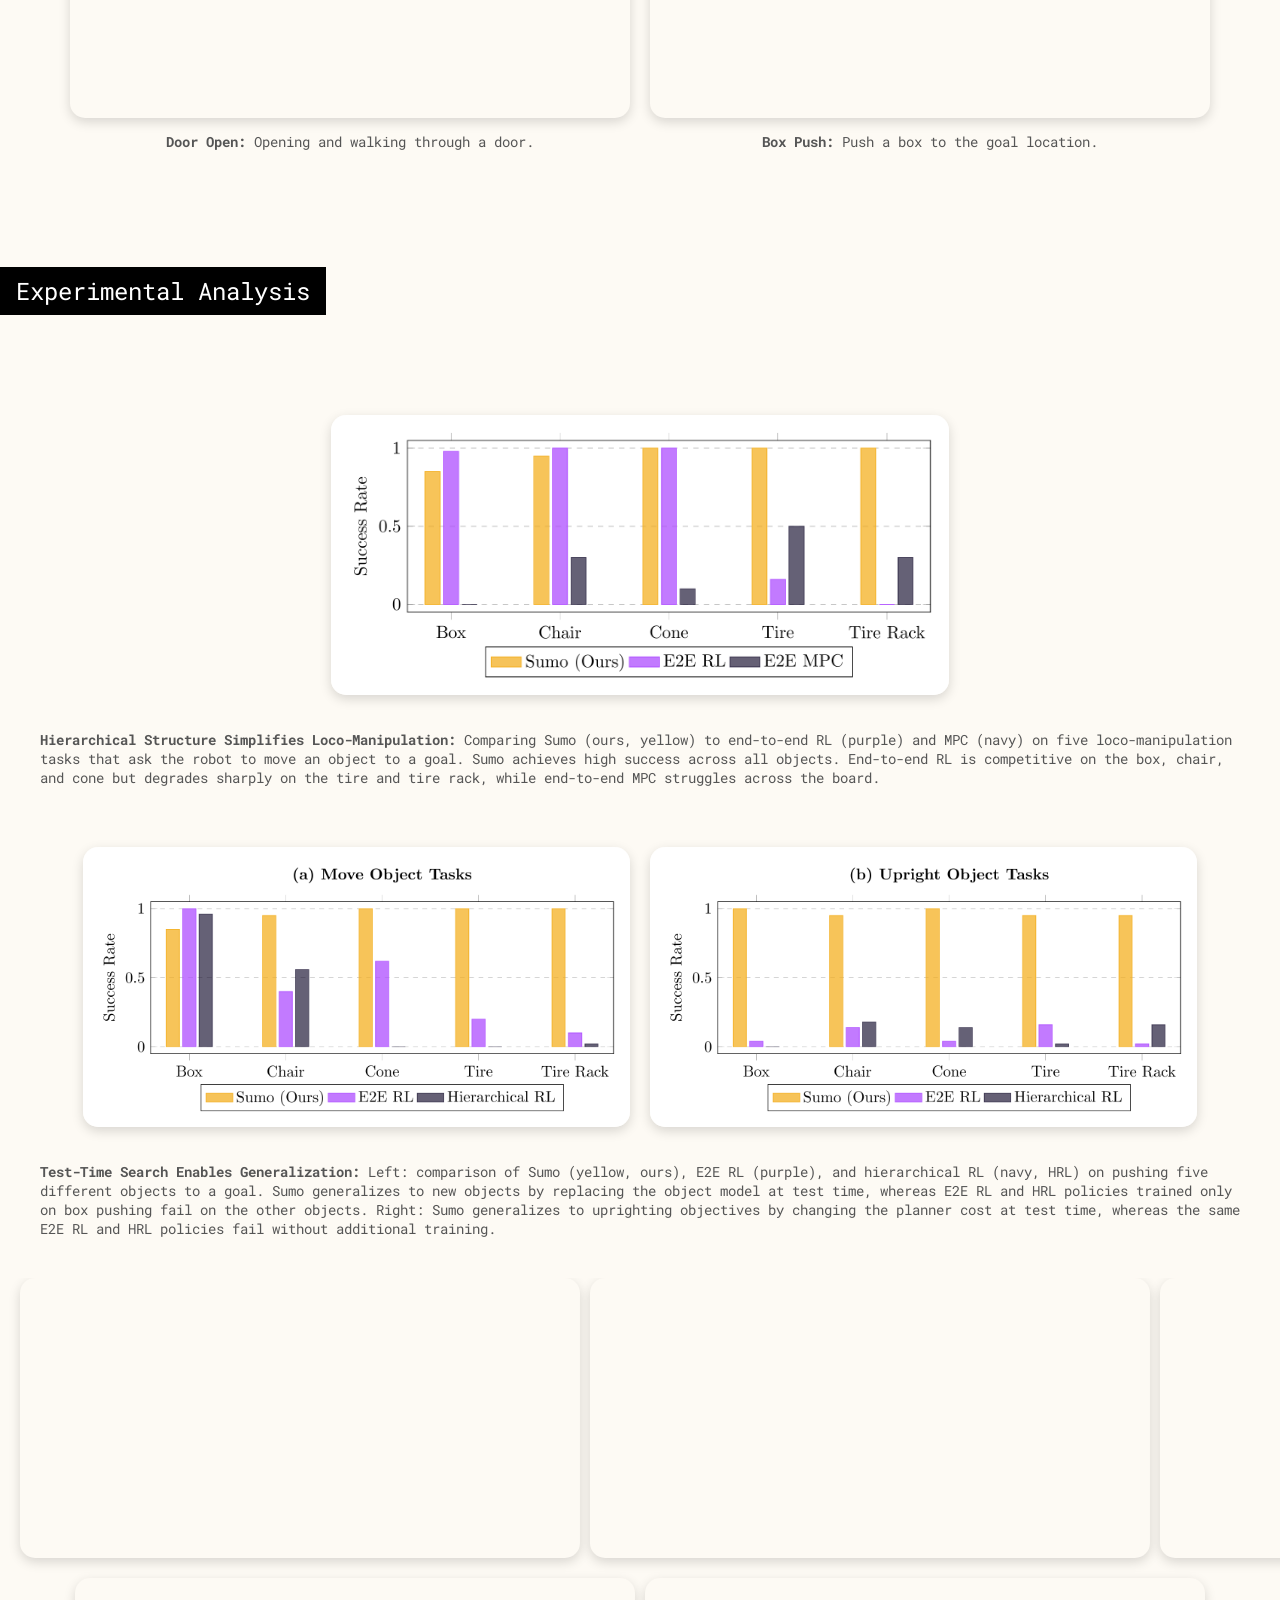
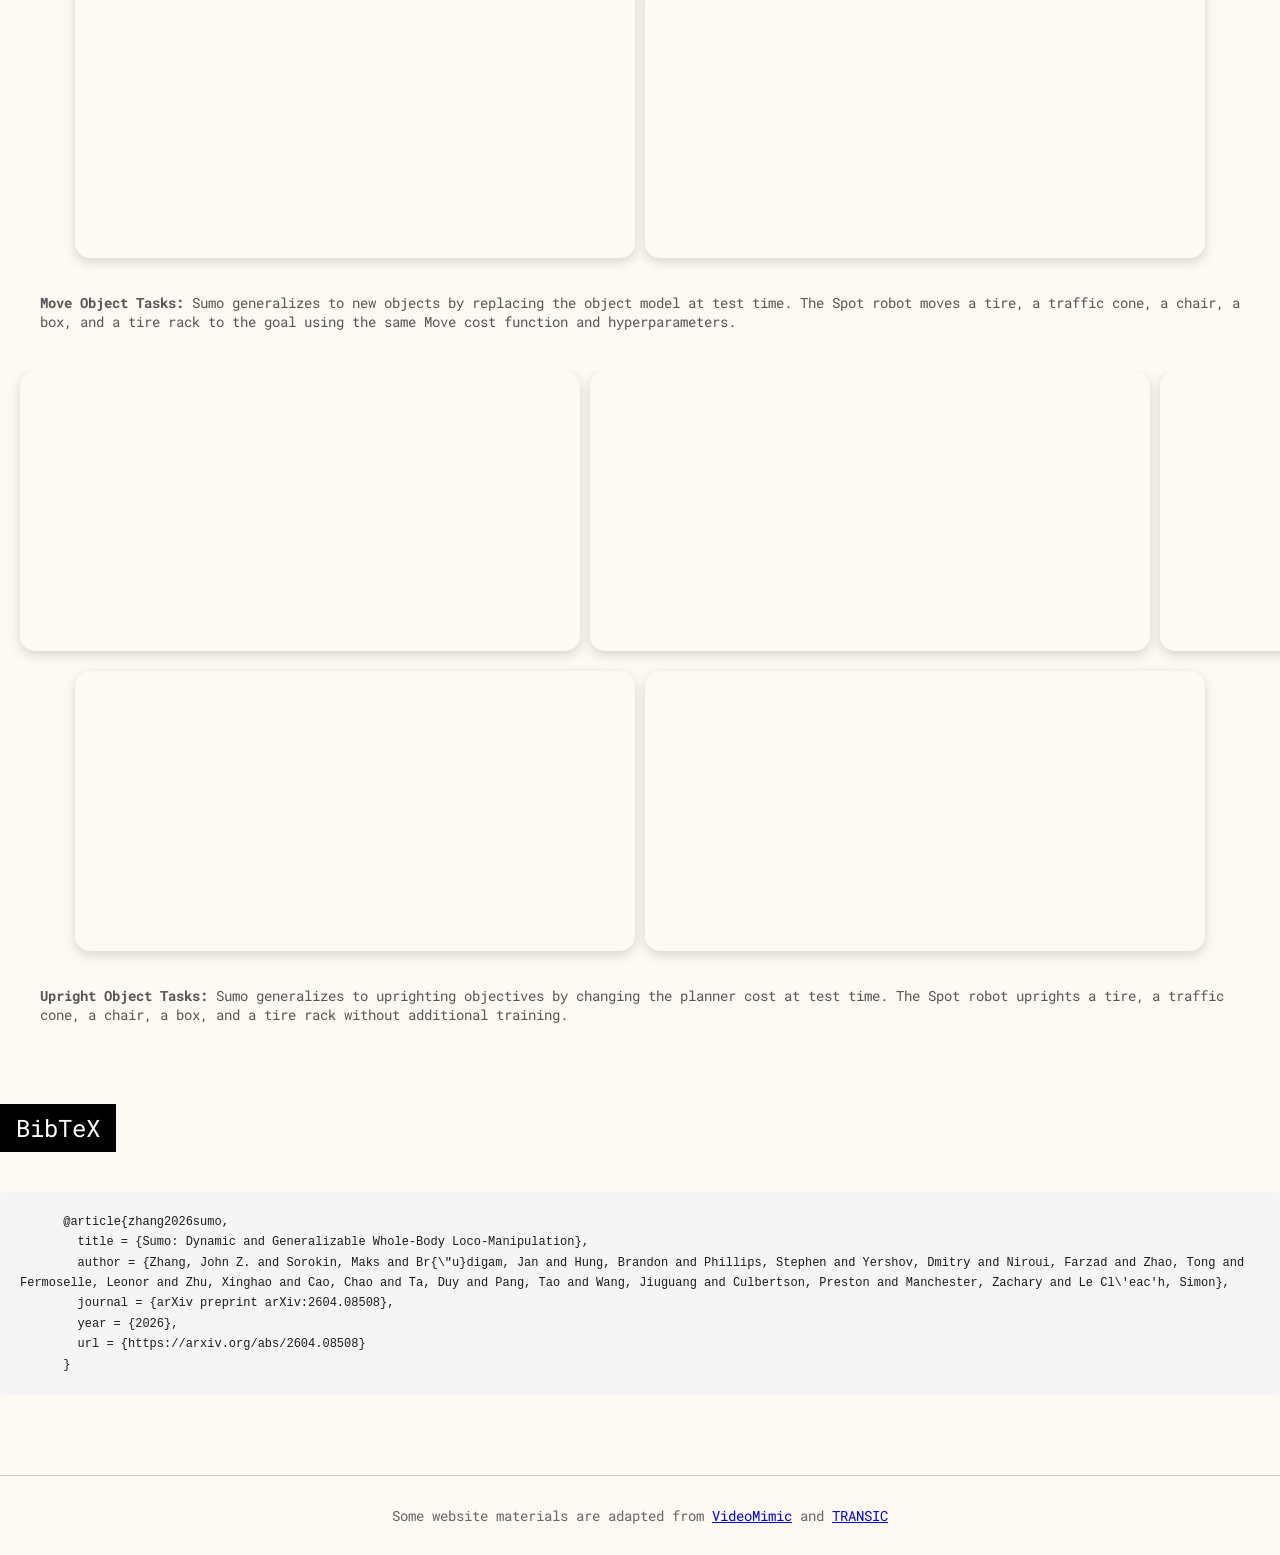
==== commit 8aefc5f5: "update captions" ====
--- a/index.html
+++ b/index.html
@@ -77,7 +77,7 @@
       <div class="tagline" id="abstract">Abstract</div>
       <div class="section">
         <p>
-          This paper presents a sim-to-real approach that enables legged robots to dynamically manipulate large and heavy objects with whole-body dexterity. Our key insight is that by performing test-time steering of a pre-trained whole-body control policy with a sample-based planner, we can enable these robots to solve a variety of dynamic loco-manipulation tasks. Interestingly, we find our method generalizes to a diverse set of objects and tasks with no additional tuning or training, and can be further enhanced by flexibly adjusting the cost function at test time. We demonstrate the capabilities of our approach through a variety of challenging loco-manipulations tasks on a Spot quadruped robot in the real world, including uprighting a tire heavier than the robot's nominal lifting capacity and dragging a crowd-control barrier larger and taller than the robot itself. Additionally, we show that the same approach can be generalized to humanoid loco-manipulations tasks, such as opening a door and pushing a table, in simulation.
+          This paper presents a sim-to-real approach that enables legged robots to dynamically manipulate large and heavy objects with whole-body dexterity. Our key insight is that by performing test-time steering of a pre-trained whole-body control policy with a sample-based planner, we can enable these robots to solve a variety of dynamic loco-manipulation tasks. Interestingly, we find our method generalizes to a diverse set of objects and tasks with no additional tuning or training, and can be further enhanced by flexibly adjusting the cost function at test time. We demonstrate the capabilities of our approach through a variety of challenging loco-manipulation tasks on a Spot quadruped robot in the real world, including uprighting a tire heavier than the robot's nominal lifting capacity and dragging a crowd-control barrier larger and taller than the robot itself. Additionally, we show that the same approach can be generalized to humanoid loco-manipulation tasks, such as opening a door and pushing a table, in simulation.
         </p>
       </div>
 
@@ -88,7 +88,7 @@
           <img src="assets/img/system_overview.png" alt="System Overview" style="width: 711px; height: 400px; object-fit: contain; border-radius: 15px; box-shadow: 0 4px 12px rgba(0,0,0,.15); margin: 0; flex: 0 0 auto;">
           <img src="assets/img/dynamics_comparison.png" alt="Dynamics Comparison" style="width: auto; height: 400px; object-fit: contain; border-radius: 15px; box-shadow: 0 4px 12px rgba(0,0,0,.15); margin: 0; flex: 0 0 auto;">
         </div>
-        <p class="figure-caption" style="text-align: center; margin-top: 10px;"><b>System Overview:</b> (left) Sumo takes an hirarchical approach that combines a pre-trained whole-body control policy (purple) with a high-level sample-based MPC (yellow). The whole-body control policy takes in the current state and desired torso, arm, and leg commands and outputs the joint-level commands for the quadruped or humanoid robots at $50$Hz. The high-level sample-based MPC aims to minimize a task-specific cost function by performing dyanmics rollouts with the policy-in-the-loop (right).</p>
+        <p class="figure-caption" style="text-align: center; margin-top: 10px;"><b>System Overview:</b> Left: our method takes a hierarchical approach that combines a pre-trained whole-body control (WBC) policy (purple) with high-level sample-based MPC (green). The low-level whole-body control policy takes in the current state and desired torso, arm, and leg commands and outputs the joint-level commands for the quadruped or humanoid robot at $50$Hz. The high-level sample-based MPC aims to minimize a task-specific cost function by taking in the current state estimate and solving for the desired torso, arm, and leg commands for the low-level policy at $20$Hz. Right: illustrations comparing standard dynamics rollouts, where the actions $u$ are the joint-level controls for the multi-body dynamics model, and our network-policy-augmented dynamics rollouts, where the actions $a$ are inputs to the low-level locomotion policy.</p>
       </div>
 
       <div class="tagline" id="spot-loco-manipulation">Spot Loco-Manipulation</div>
@@ -269,7 +269,7 @@
       </div>
       <div class="gallery-caption-container">
         <p class="figure-caption gallery-caption">
-          <b>Hierarchical Control is Key for Loco-Manipulation:</b> Sumo (our method) significantly outperforms end-to-end MPC and RL baselines that struggle to maintain balance while manipulating objects.
+          <b>Hierarchical Structure Simplifies Loco-Manipulation:</b> Comparing Sumo (ours, yellow) to end-to-end RL (purple) and MPC (navy) on five loco-manipulation tasks that ask the robot to move an object to a goal. Sumo achieves high success across all objects. End-to-end RL is competitive on the box, chair, and cone but degrades sharply on the tire and tire rack, while end-to-end MPC struggles across the board.
         </p>
       </div>
     </div>
@@ -284,8 +284,7 @@
       </div>
       <div class="gallery-caption-container">
         <p class="figure-caption gallery-caption">
-          <b>Test-time Search Enables Generalization:</b> (left) Sumo (our method) generalizes zero-shot to new objects without additional training or changing the reward function by just updating the model online. Hierarchical RL trained on moving a box performs well on the box task, but fails to generalize other shapes, weights, and geometires despite domain randomization.
-          (right) With Sumo, we can change the objective at test time to achieve new behaviors. Here, we replace the goal reward with an orientation reward to enable object upright behaviors. The same hierarchical RL policy on the move objective cannot be easily steered to achieve a new objective.
+          <b>Test-Time Search Enables Generalization:</b> Left: comparison of Sumo (yellow, ours), E2E RL (purple), and hierarchical RL (navy, HRL) on pushing five different objects to a goal. Sumo generalizes to new objects by replacing the object model at test time, whereas E2E RL and HRL policies trained only on box pushing fail on the other objects. Right: Sumo generalizes to uprighting objectives by changing the planner cost at test time, whereas the same E2E RL and HRL policies fail without additional training.
         </p>
       </div>
     </div>
@@ -307,7 +306,7 @@
       </div>
       <div class="gallery-caption-container">
         <p class="figure-caption gallery-caption">
-          <b>Object Move Tasks</b> Spot robot moves a tire, a traffic cone, a chair, a box, and a tire rack to the goal location all using the exact same reward function and optimizer. 
+          <b>Move Object Tasks:</b> Sumo generalizes to new objects by replacing the object model at test time. The Spot robot moves a tire, a traffic cone, a chair, a box, and a tire rack to the goal using the same Move cost function and hyperparameters.
         </p>
       </div>
     </div>
@@ -329,7 +328,7 @@
       </div>
       <div class="gallery-caption-container">
         <p class="figure-caption gallery-caption">
-          <b>Object Upright Tasks</b> Spot robot can upright a tire, a traffic cone, a chair, a box, and a tire rack by replacing a simple objective term in the reward function from above.
+          <b>Upright Object Tasks:</b> Sumo generalizes to uprighting objectives by changing the planner cost at test time. The Spot robot uprights a tire, a traffic cone, a chair, a box, and a tire rack without additional training.
         </p>
       </div>
     </div>
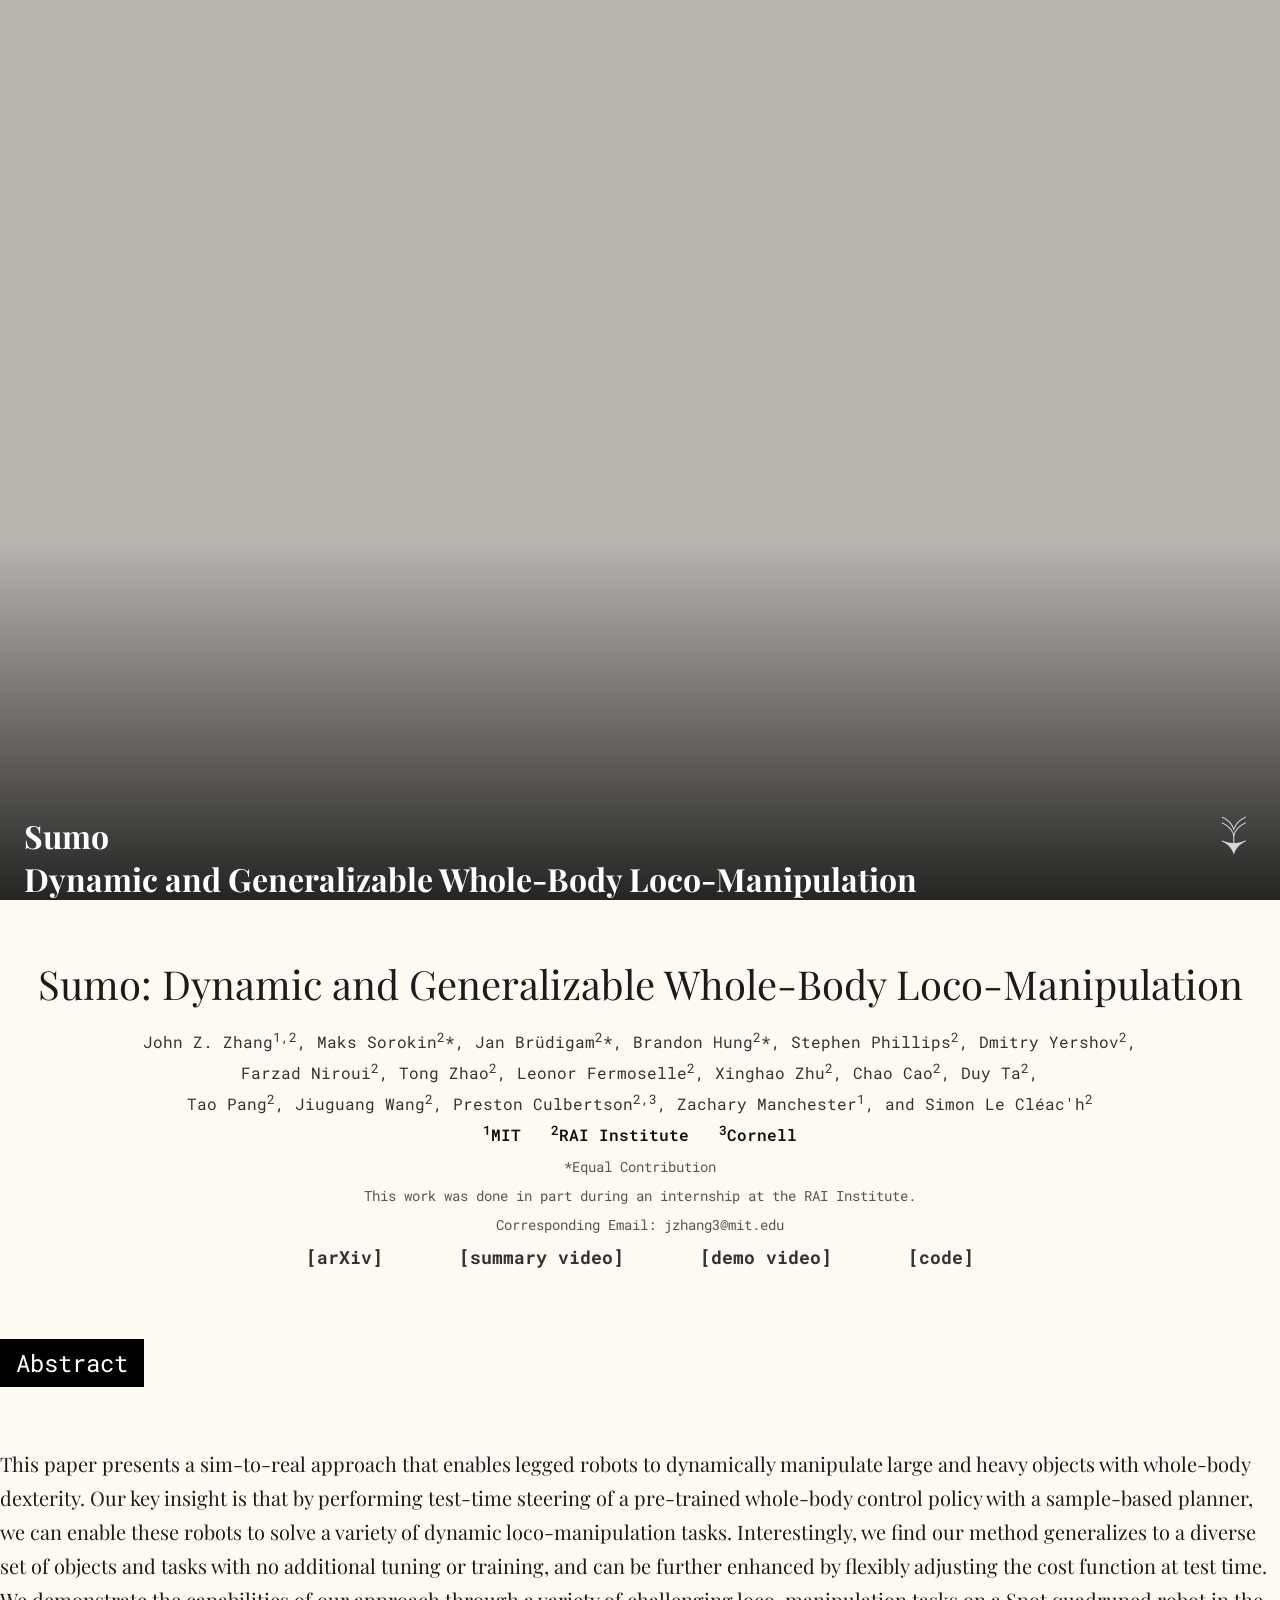
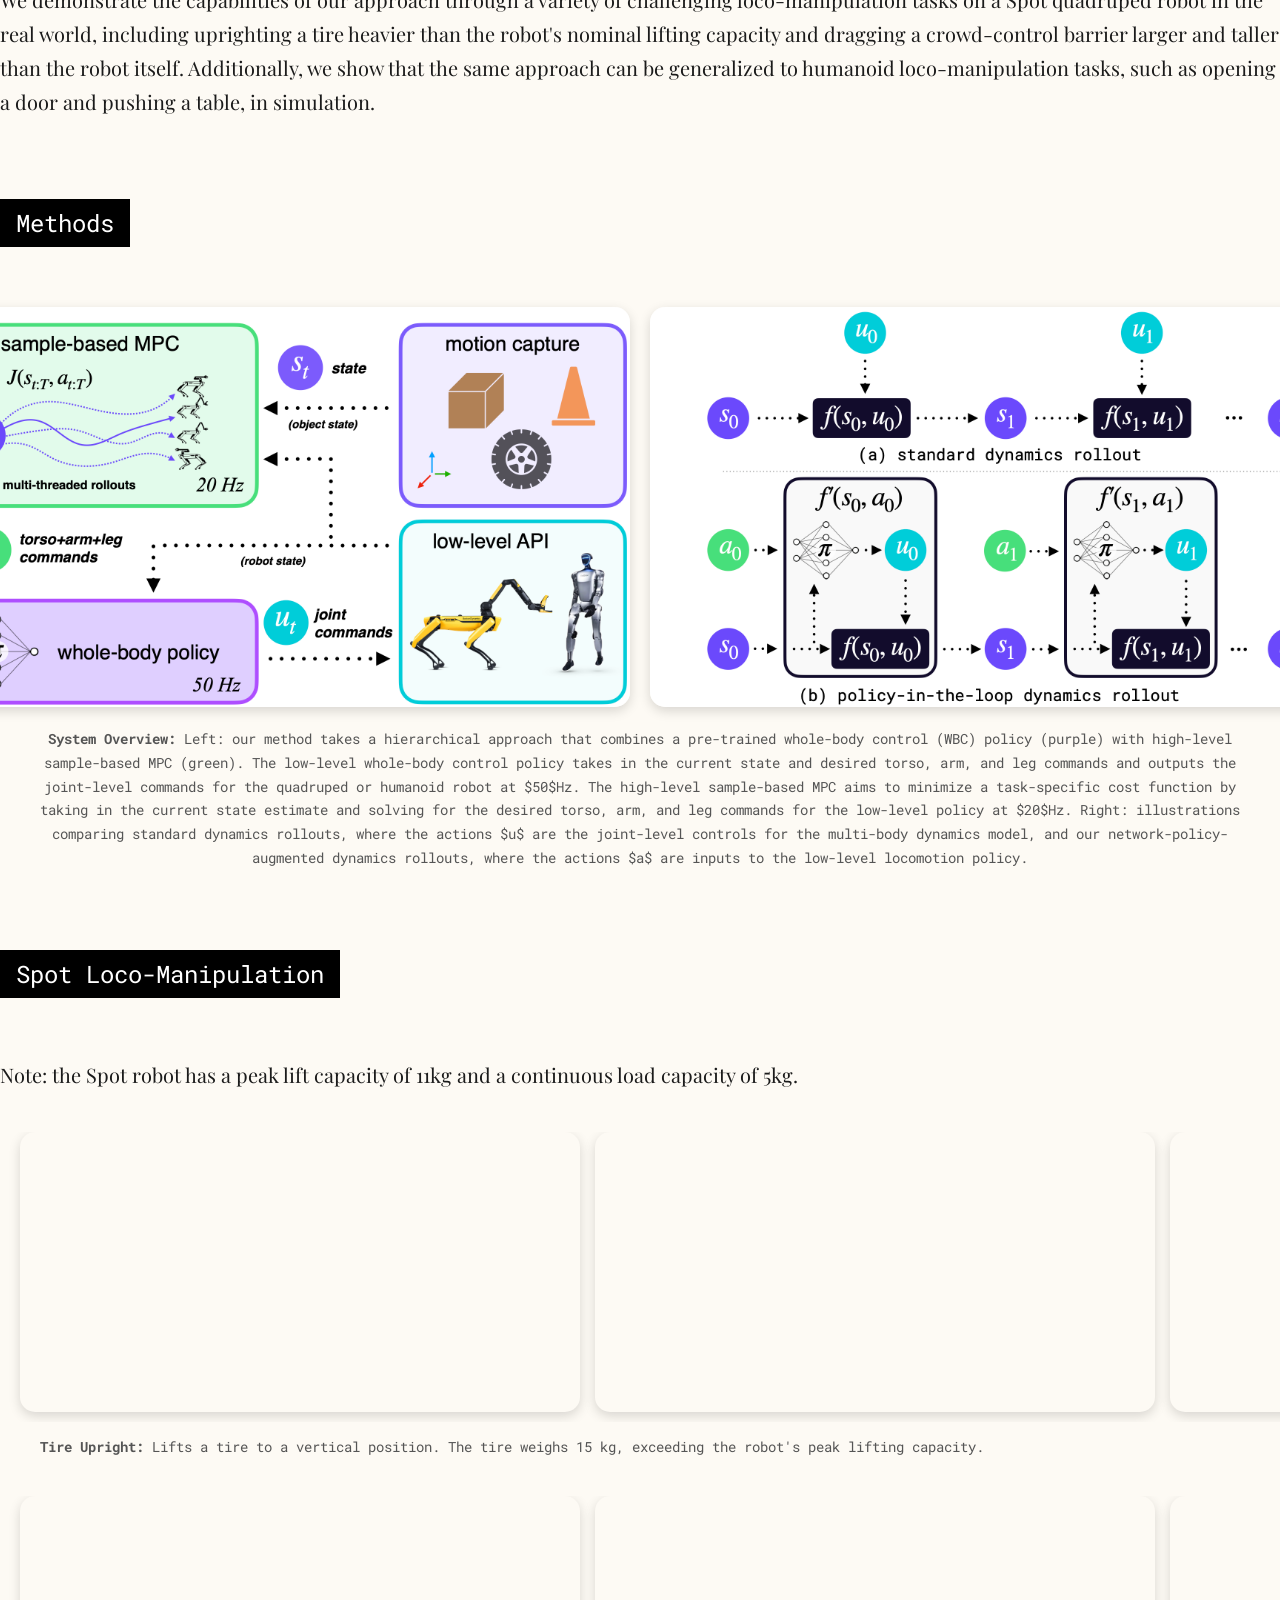
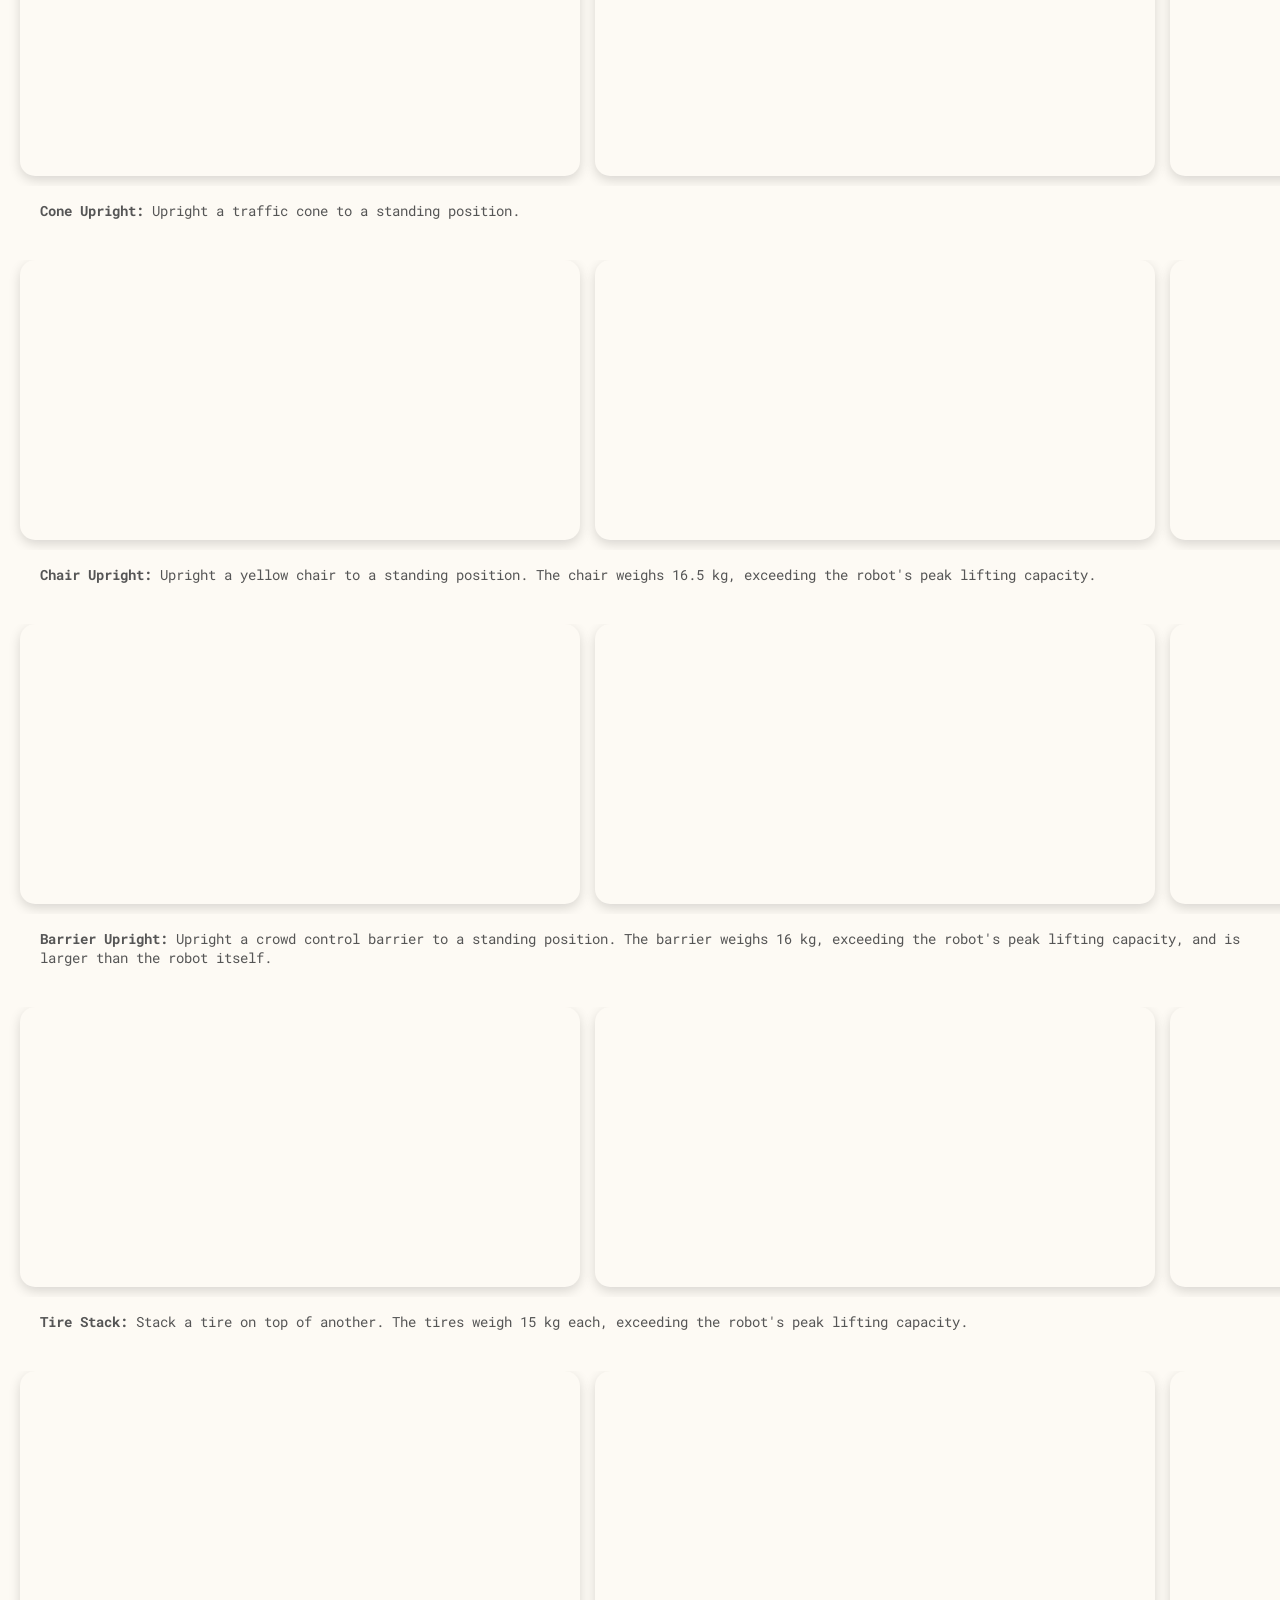
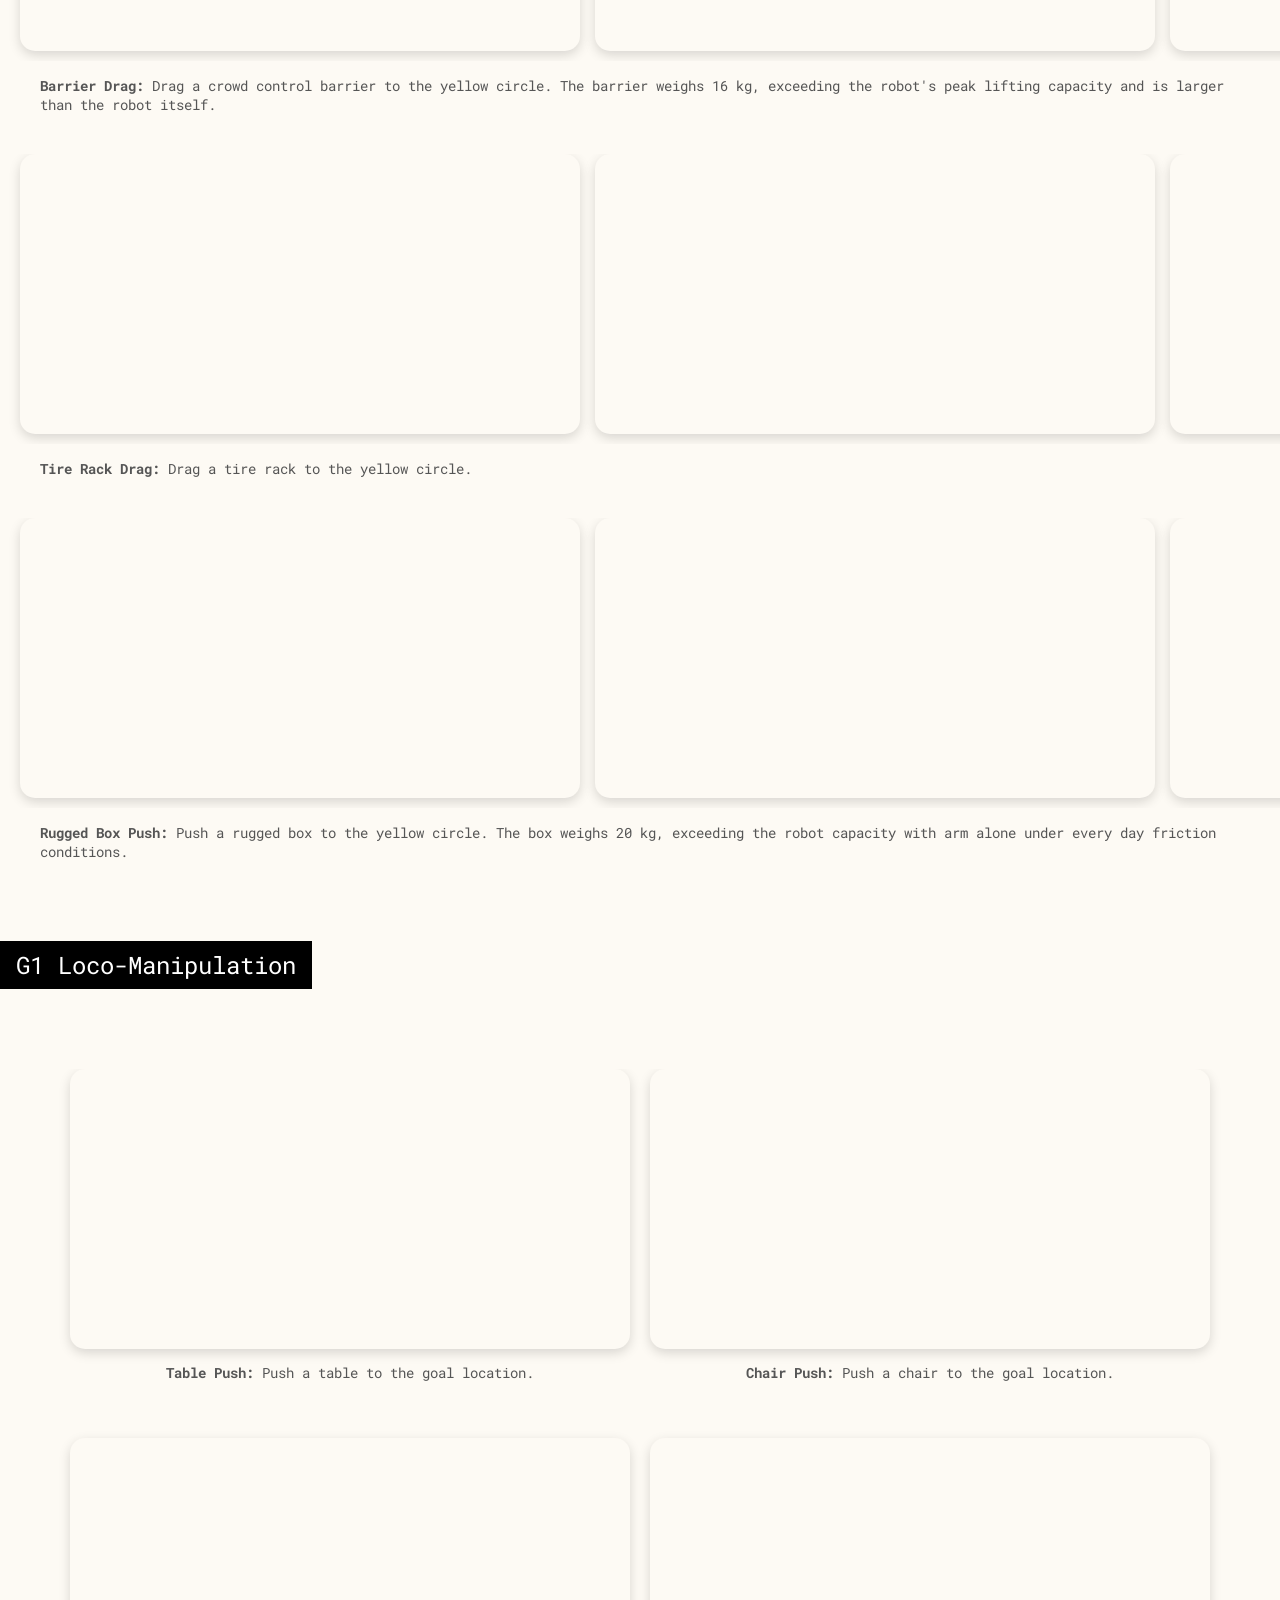
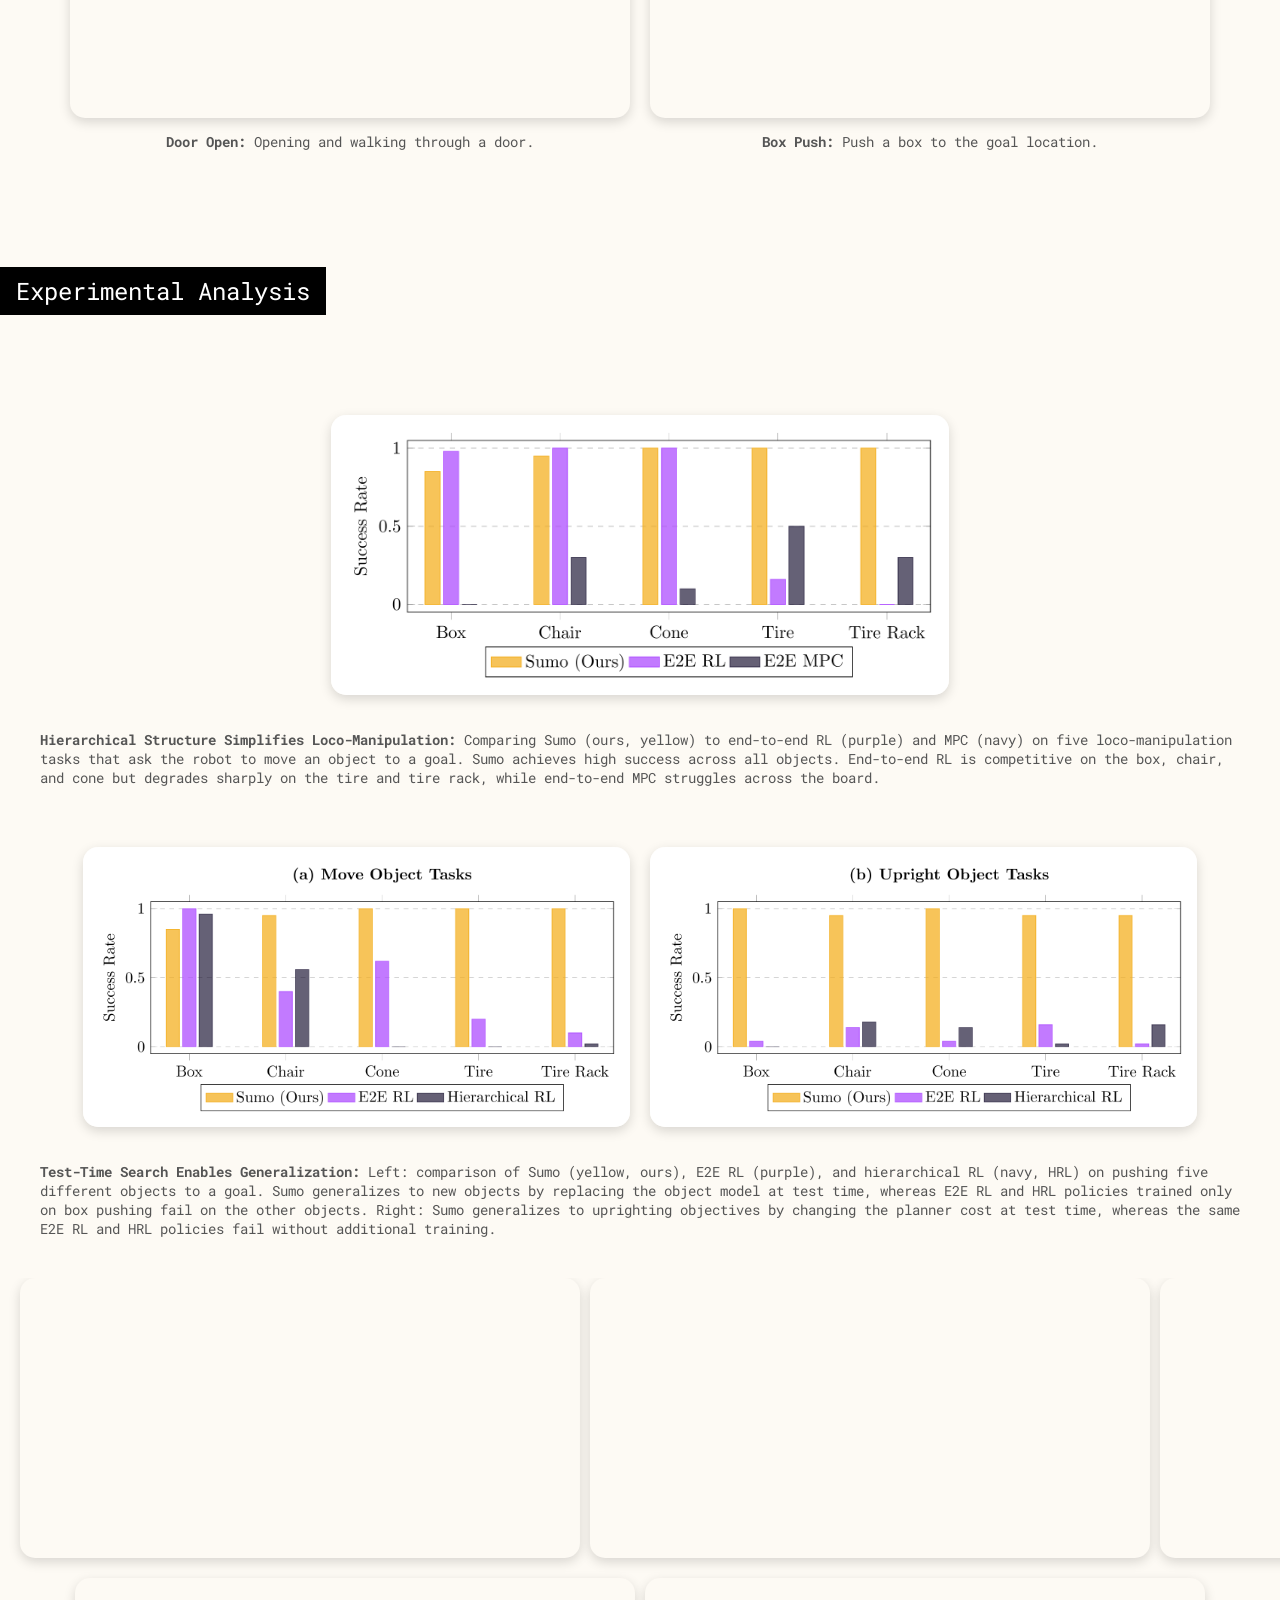
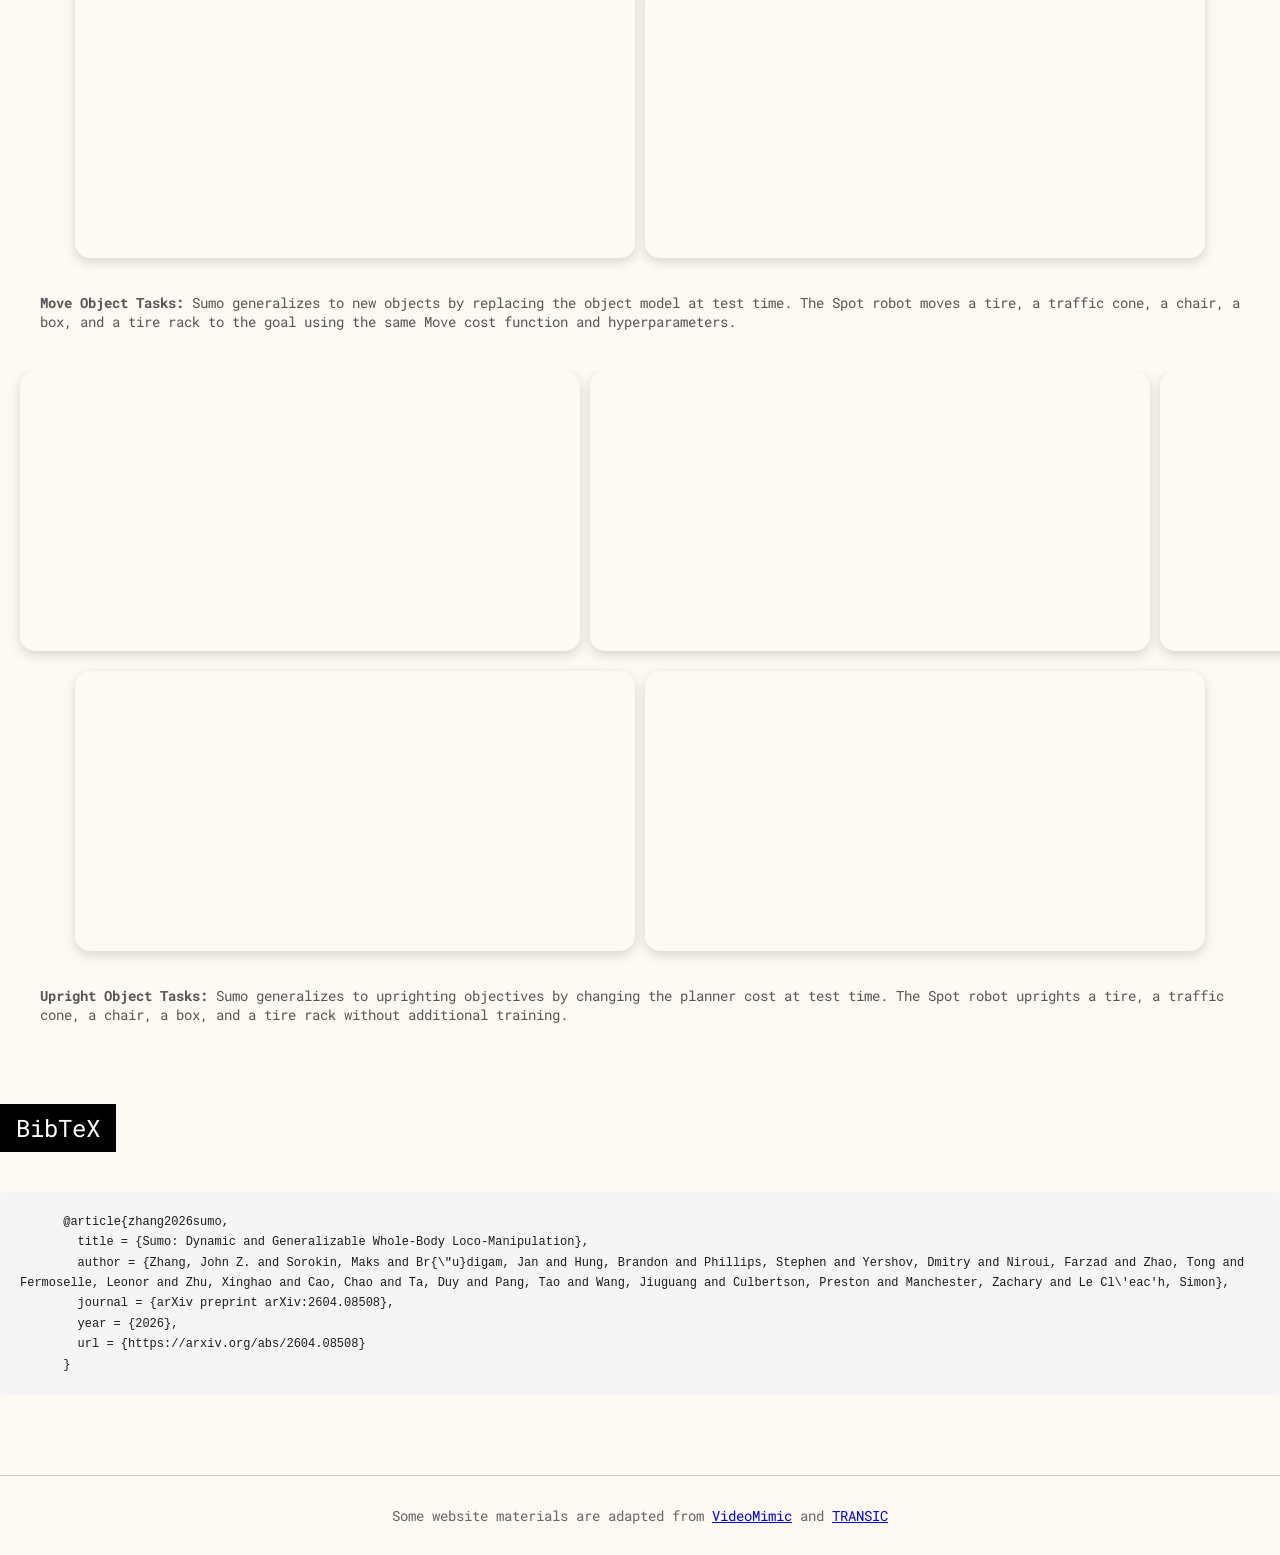
==== commit ebfd448a: "update video links" ====
--- a/index.html
+++ b/index.html
@@ -35,23 +35,23 @@
 
          <!-- Add Authors -->
       <div class="authors">
-        John Z. Zhang<sup>1,2</sup>,
-        Maks Sorokin<sup>2</sup>*,
+        <a href="https://johnzhang3.github.io/" target="_blank" rel="noopener noreferrer">John Z. Zhang</a><sup>1,2</sup>,
+        <a href="https://itsmaks.com/" target="_blank" rel="noopener noreferrer">Maks Sorokin</a><sup>2</sup>*,
         Jan Brüdigam<sup>2</sup>*,
-        Brandon Hung<sup>2</sup>*,
+        <a href="https://brandonh.dev/" target="_blank" rel="noopener noreferrer">Brandon Hung</a><sup>2</sup>*,
         Stephen Phillips<sup>2</sup>,
         Dmitry Yershov<sup>2</sup>,<br>
         Farzad Niroui<sup>2</sup>,
         Tong Zhao<sup>2</sup>,
         Leonor Fermoselle<sup>2</sup>,
-        Xinghao Zhu<sup>2</sup>,
-        Chao Cao<sup>2</sup>,
+        <a href="https://rolandzhu.github.io/" target="_blank" rel="noopener noreferrer">Xinghao Zhu</a><sup>2</sup>,
+        <a href="https://caochao.me/" target="_blank" rel="noopener noreferrer">Chao Cao</a><sup>2</sup>,
         Duy Ta<sup>2</sup>,<br>
-        Tao Pang<sup>2</sup>,
-        Jiuguang Wang<sup>2</sup>,
-        Preston Culbertson<sup>2,3</sup>,
-        Zachary Manchester<sup>1</sup>,
-        and Simon Le Cléac'h<sup>2</sup>
+        <a href="https://pangtao.xyz/" target="_blank" rel="noopener noreferrer">Tao Pang</a><sup>2</sup>,
+        <a href="https://www.robo.guru/" target="_blank" rel="noopener noreferrer">Jiuguang Wang</a><sup>2</sup>,
+        <a href="https://pculbertson.github.io/" target="_blank" rel="noopener noreferrer">Preston Culbertson</a><sup>2,3</sup>,
+        <a href="https://roboticexplorationlab.org/" target="_blank" rel="noopener noreferrer">Zachary Manchester</a><sup>1</sup>,
+        and <a href="https://simon-lc.github.io/" target="_blank" rel="noopener noreferrer">Simon Le Cléac'h</a><sup>2</sup>
         <div class="affiliation">
           <sup>1</sup>MIT&nbsp;&nbsp;&nbsp;<sup>2</sup>RAI Institute&nbsp;&nbsp;&nbsp;<sup>3</sup>Cornell
         </div>
@@ -69,8 +69,8 @@
       
       <div class="quick-links">
         <a href="https://arxiv.org/abs/2604.08508" target="_blank">[arXiv]</a>
-        <a href="" target="_blank">[summary video (coming soon)]</a>
-        <a href="assets/large_videos/sumo_demo_balanced.mp4" target="_blank">[demo video]</a>
+        <a href="https://youtu.be/3DKkiA_ZOfQ" target="_blank">[summary video]</a>
+        <a href="https://youtu.be/eKUSpB9G7Rk" target="_blank">[demo video]</a>
         <a href="https://github.com/rai-opensource/sumo/tree/main" target="_blank">[code]</a>
       </div>
 
